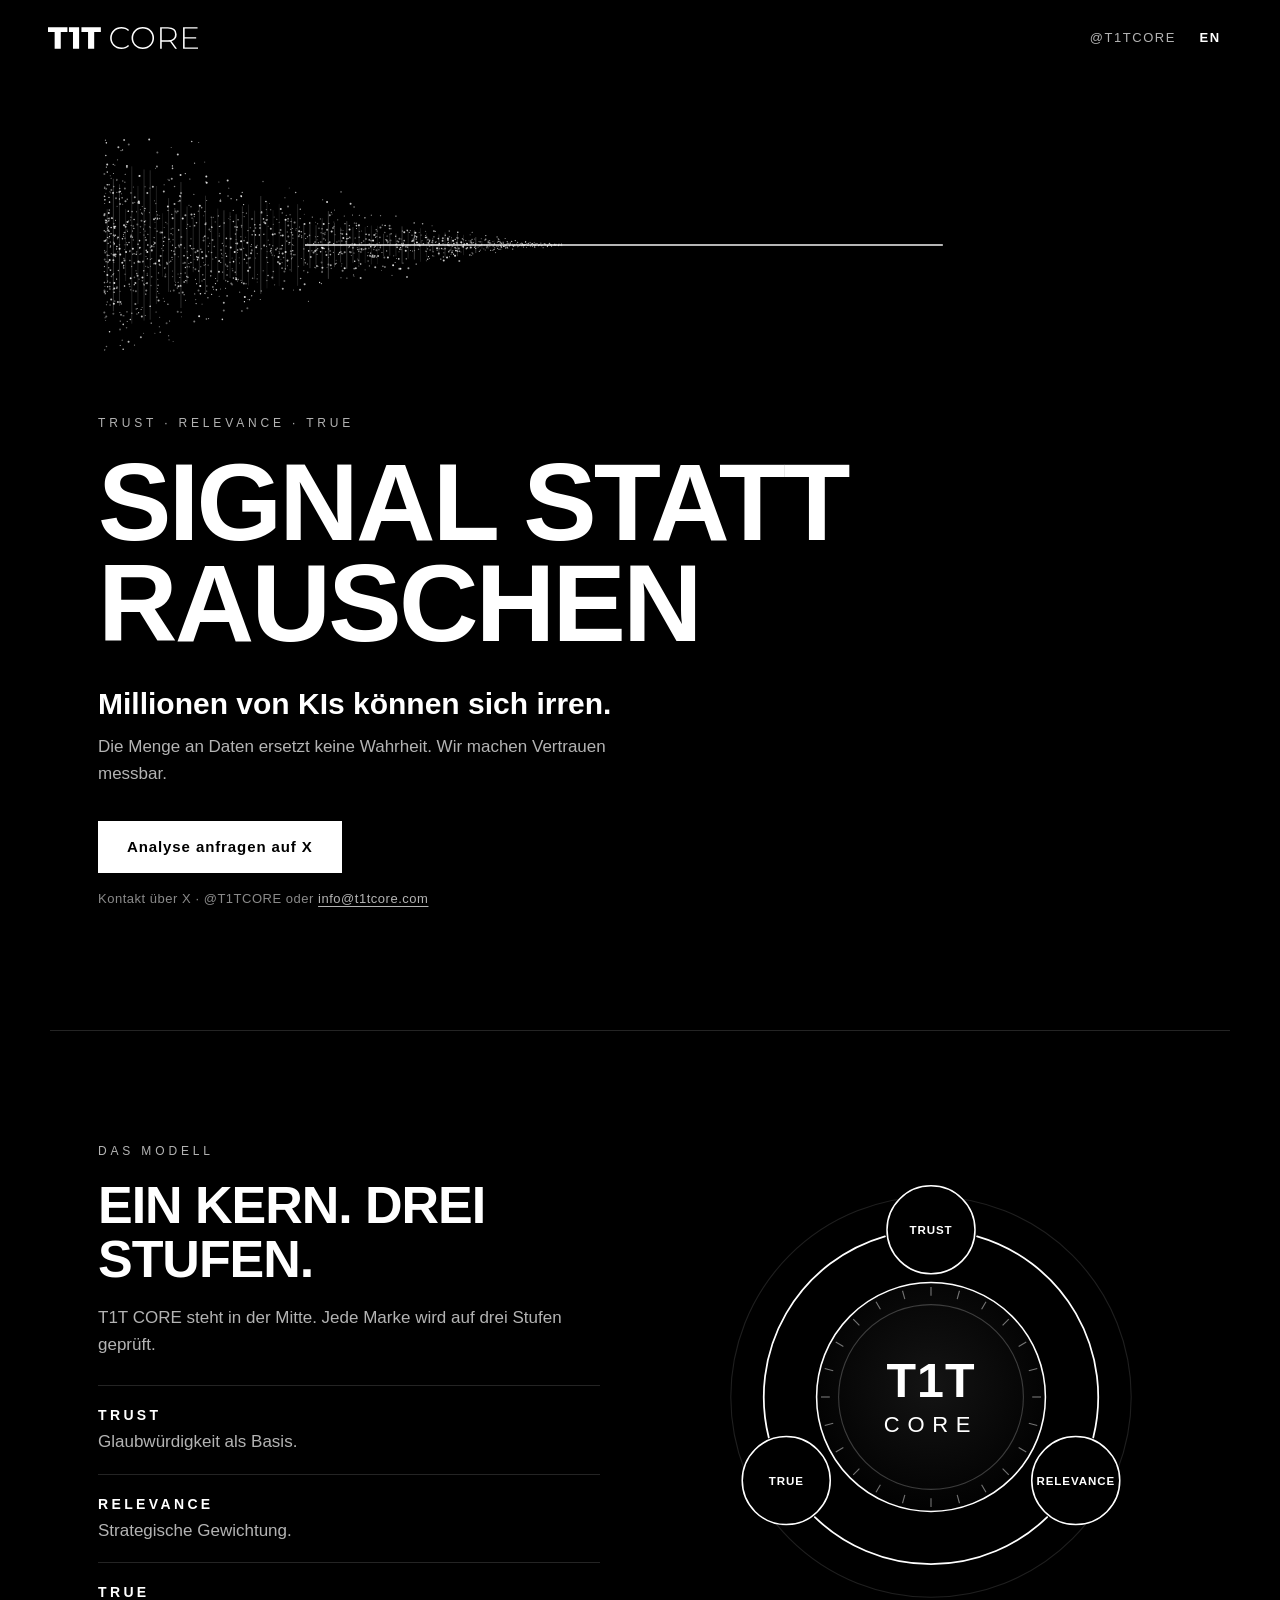
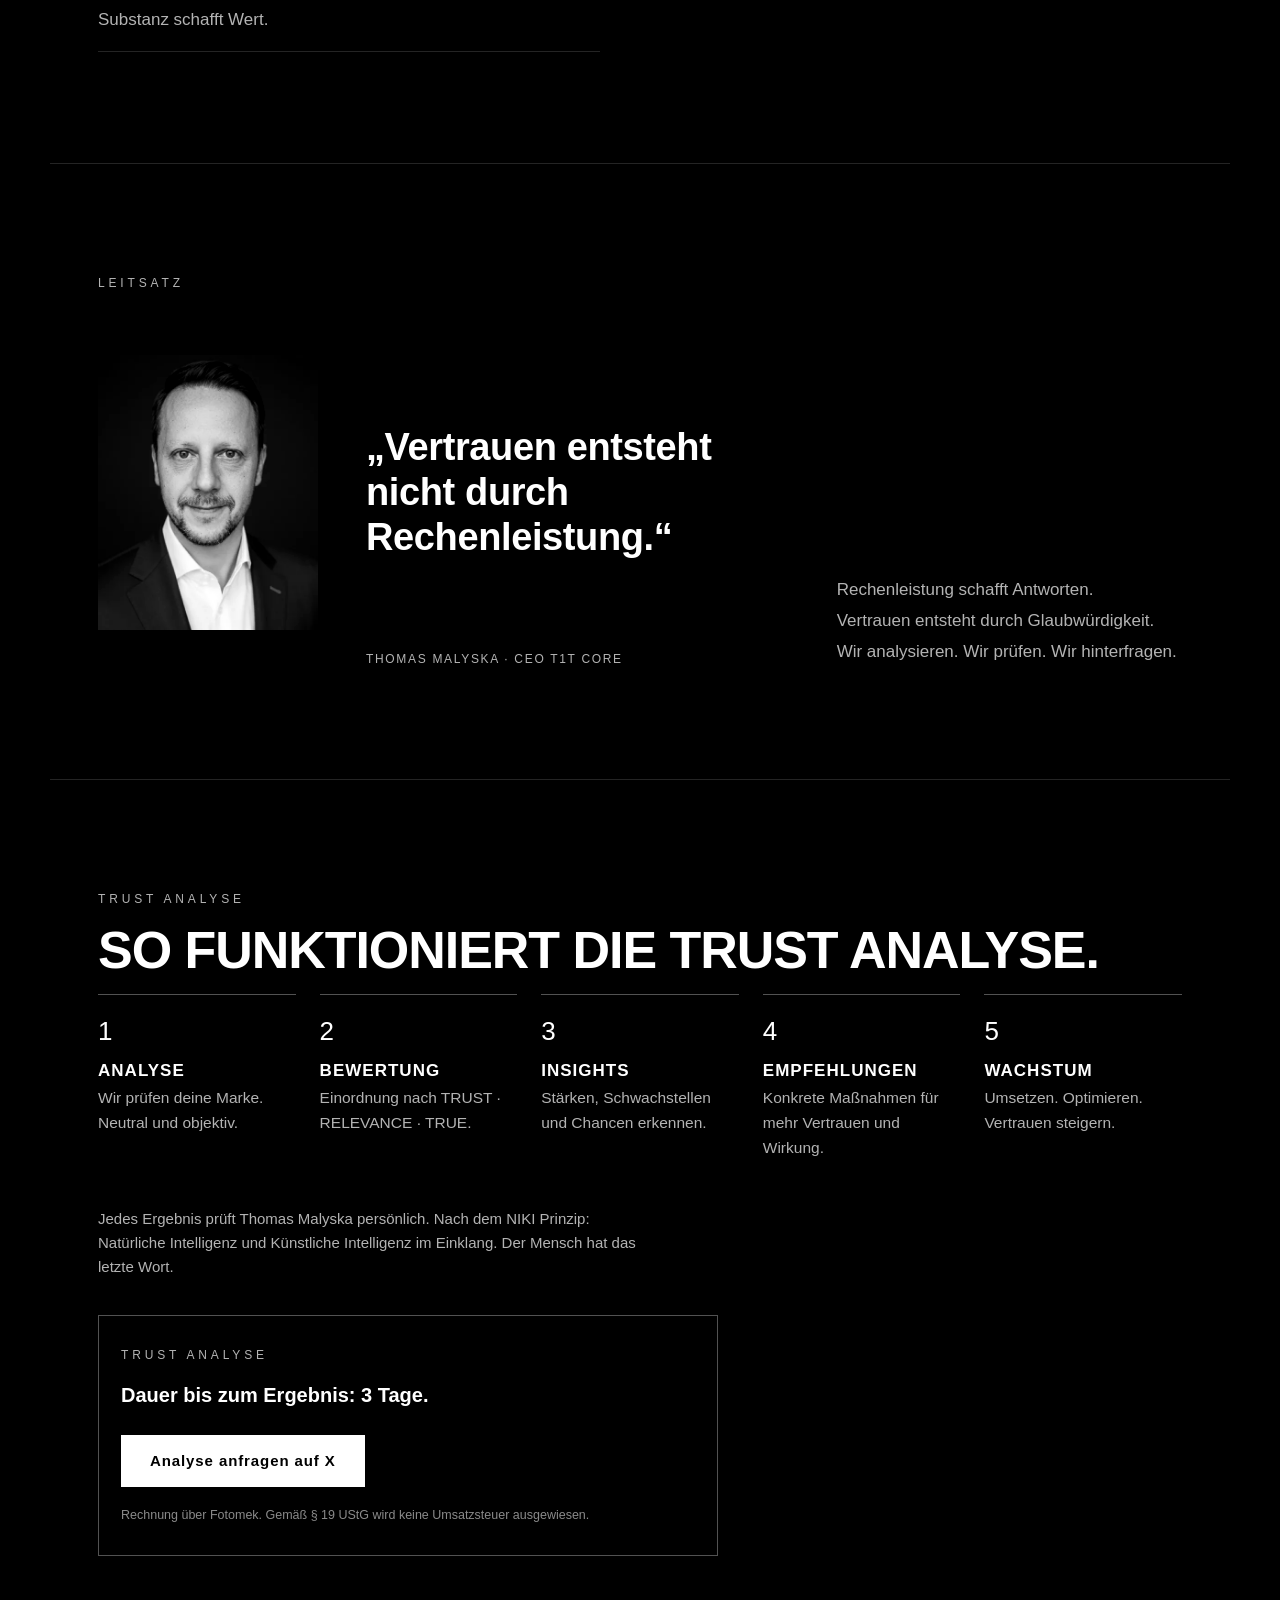
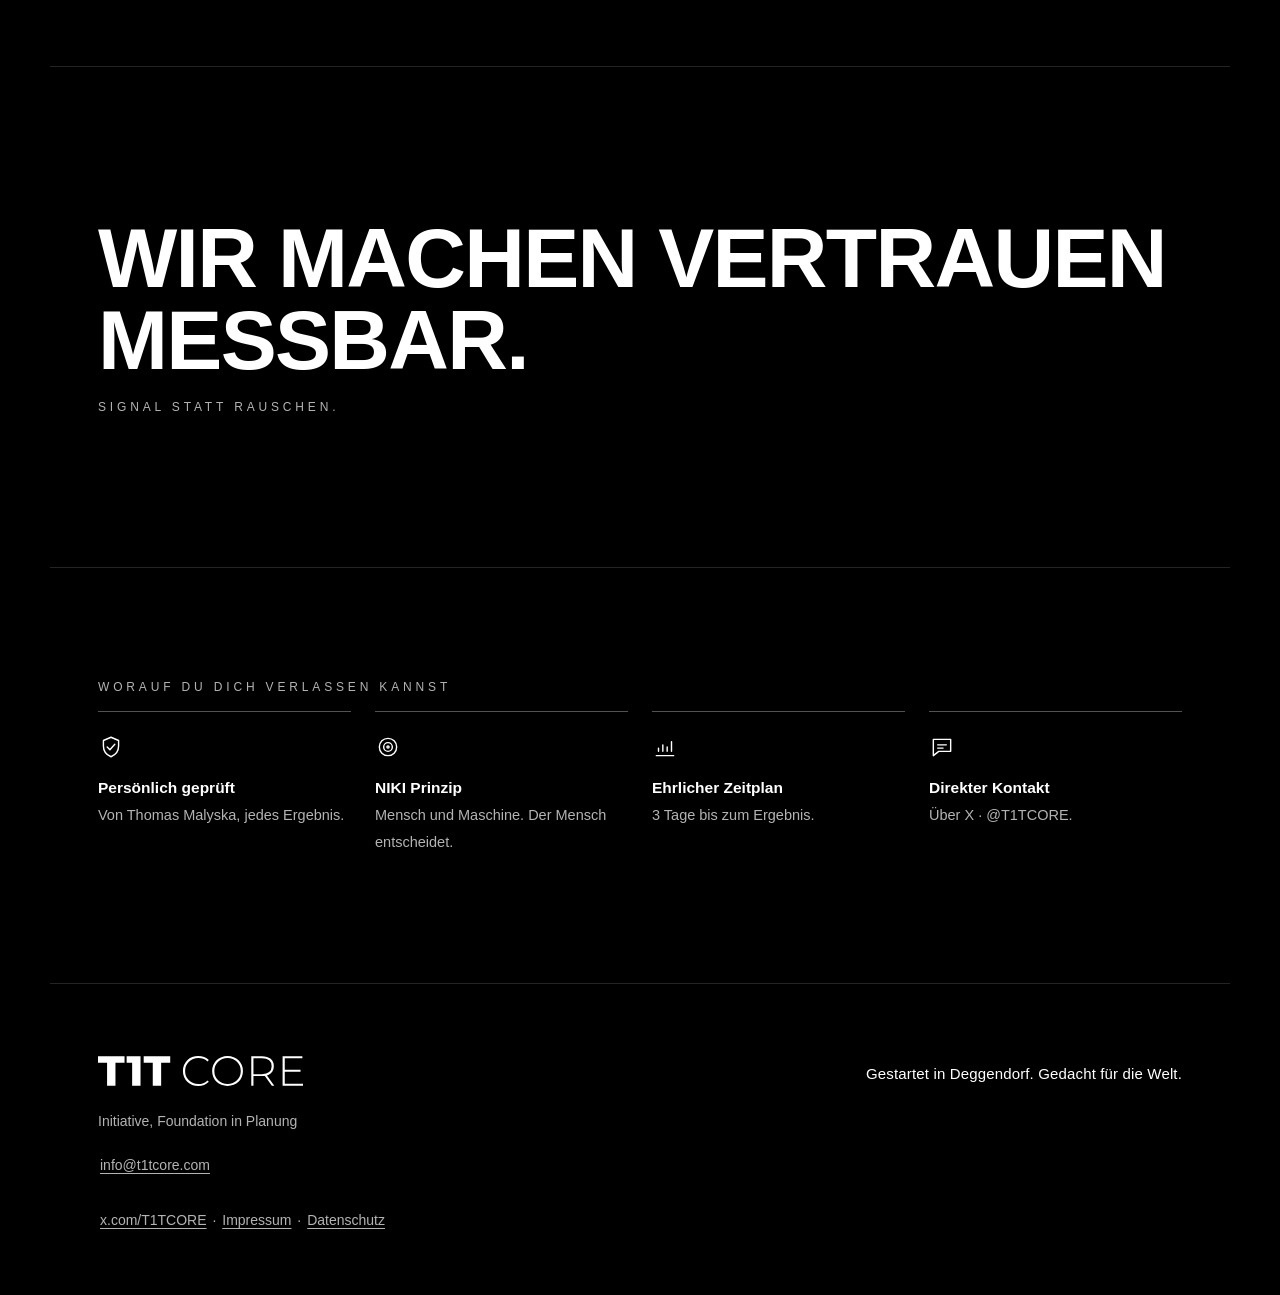
==== index.html @ 4ff3357c "CD-LP: Vorschau-Hinweis im Footer entfernt (DE und EN)" ====
<!DOCTYPE html>
<html lang="de">
<head>
<meta charset="utf-8">
<meta name="viewport" content="width=device-width, initial-scale=1, viewport-fit=cover">
<meta name="robots" content="index, follow">
<meta name="theme-color" content="#000000">
<meta name="color-scheme" content="dark">
<title>T1T CORE · Signal statt Rauschen</title>
<meta name="description" content="T1T CORE macht Vertrauen messbar. TRUST · RELEVANCE · TRUE. Die TRUST Analyse nach dem NIKI Prinzip.">
<link rel="canonical" href="https://t1tcore.com/">
<link rel="alternate" hreflang="de" href="https://t1tcore.com/">
<link rel="alternate" hreflang="en" href="https://t1tcore.com/en/">
<link rel="alternate" hreflang="x-default" href="https://t1tcore.com/">
<link rel="icon" href="assets/favicon-t1t-16.png" sizes="16x16" type="image/png">
<link rel="manifest" href="assets/site.webmanifest">
<meta property="og:type" content="website">
<meta property="og:site_name" content="T1T Core">
<meta property="og:url" content="https://t1tcore.com/">
<meta property="og:title" content="T1T CORE · Signal statt Rauschen">
<meta property="og:description" content="T1T CORE macht Vertrauen messbar. TRUST · RELEVANCE · TRUE. Die TRUST Analyse nach dem NIKI Prinzip.">
<meta property="og:image" content="https://t1tcore.com/assets/og-t1t-core-logo-1200x630.jpg">
<meta property="og:image:type" content="image/jpeg">
<meta property="og:image:width" content="1200">
<meta property="og:image:height" content="630">
<meta property="og:image:alt" content="T1T CORE Logo, weiß auf Schwarz, mit einer klaren weißen Signallinie.">
<meta property="og:locale" content="de_DE">
<meta property="og:locale:alternate" content="en_US">
<meta name="twitter:card" content="summary_large_image">
<meta name="twitter:site" content="@T1TCORE">
<meta name="twitter:title" content="T1T CORE · Signal statt Rauschen">
<meta name="twitter:description" content="T1T CORE macht Vertrauen messbar. TRUST · RELEVANCE · TRUE. Die TRUST Analyse nach dem NIKI Prinzip.">
<meta name="twitter:image" content="https://t1tcore.com/assets/og-t1t-core-logo-1200x630.jpg">
<script type="application/ld+json">
{
  "@context": "https://schema.org",
  "@graph": [
    {
      "@type": "Organization",
      "@id": "https://t1tcore.com/#organization",
      "name": "T1T Core",
      "url": "https://t1tcore.com/",
      "logo": "https://t1tcore.com/assets/icon-t1t-512.png",
      "founder": {
        "@type": "Person",
        "name": "Thomas Malyska"
      },
      "address": {
        "@type": "PostalAddress",
        "addressLocality": "Deggendorf",
        "postalCode": "94469",
        "addressCountry": "DE"
      },
      "sameAs": [
        "https://x.com/T1TCORE"
      ],
      "contactPoint": {
        "@type": "ContactPoint",
        "url": "https://x.com/T1TCORE",
        "contactType": "customer service"
      }
    },
    {
      "@type": "WebSite",
      "@id": "https://t1tcore.com/#website",
      "name": "T1T Core",
      "url": "https://t1tcore.com/",
      "inLanguage": ["de", "en"],
      "publisher": {
        "@id": "https://t1tcore.com/#organization"
      }
    }
  ]
}
</script>
<link rel="icon" href="assets/favicon-t1t.svg" type="image/svg+xml">
<link rel="icon" href="assets/favicon-t1t-32.png" sizes="32x32" type="image/png">
<link rel="apple-touch-icon" href="assets/apple-touch-icon-t1t.png">
<link rel="stylesheet" href="assets/cd.css">
<script>try{if(new URLSearchParams(location.search).get("lang")==="en")location.replace("en/")}catch(e){}</script>
</head>
<body>
<header class="top">
  <a class="logo" href="./"><img src="assets/logo/t1t-core-logo-weiss.svg" width="969" height="142" alt="T1T CORE Logo · zur Startseite"></a>
  <nav class="top-r">
    <a class="xl" href="https://x.com/T1TCORE" target="_blank" rel="noopener noreferrer" aria-label="@T1TCORE · öffnet X in neuem Tab">@T1TCORE</a>
    <a class="lang" href="en/" hreflang="en" lang="en" aria-label="English version">EN</a>
  </nav>
</header>
<main>
<section class="hero">
  <img class="signal" src="assets/signal.svg" width="1200" height="360" alt="" aria-hidden="true">
  <p class="kicker">TRUST · RELEVANCE · TRUE</p>
  <h1 class="claim"><span>SIGNAL STATT</span> <span class="gold">RAUSCHEN</span></h1>
  <p class="h-lead">Millionen von KIs können sich irren.</p>
  <p class="h-sub">Die Menge an Daten ersetzt keine Wahrheit. Wir machen Vertrauen messbar.</p>
  <a class="btn" href="https://x.com/T1TCORE" target="_blank" rel="noopener noreferrer">Analyse anfragen auf X</a>
  <p class="note">Kontakt über X · @T1TCORE oder <a href="mailto:info@t1tcore.com">info@t1tcore.com</a></p>
</section>

<section class="sec model">
  <p class="label">DAS MODELL</p>
  <h2>Ein Kern. Drei Stufen.</h2>
  <p class="body">T1T CORE steht in der Mitte. Jede Marke wird auf drei Stufen geprüft.</p>
  <svg class="model-svg" viewBox="0 0 400 400" role="img" aria-label="Kreismodell: T1T CORE in der Mitte, darum TRUST, RELEVANCE und TRUE.">
  <defs><radialGradient id="g" cx="50%" cy="45%" r="60%"><stop offset="0" stop-color="#141414"/><stop offset="1" stop-color="#000000"/></radialGradient>
  <linearGradient id="gold" x1="0" y1="0" x2="1" y2="1"><stop offset="0" stop-color="#ffffff"/><stop offset=".5" stop-color="#ffffff"/><stop offset="1" stop-color="#cfcfcf"/></linearGradient></defs>
  <circle cx="200" cy="200" r="182" class="ring-out"/>
  <path d="M241.9 53.9 A152 152 0 0 1 347.5 236.8" class="arc"/><path d="M305.6 309.3 A152 152 0 0 1 94.4 309.3" class="arc"/><path d="M52.5 236.8 A152 152 0 0 1 158.1 53.9" class="arc"/>
  <circle cx="200" cy="200" r="104" fill="url(#g)" class="core"/>
  <line x1="292.0" y1="200.0" x2="300.0" y2="200.0" class="tick"/><line x1="288.9" y1="223.8" x2="296.6" y2="225.9" class="tick"/><line x1="279.7" y1="246.0" x2="286.6" y2="250.0" class="tick"/><line x1="265.1" y1="265.1" x2="270.7" y2="270.7" class="tick"/><line x1="246.0" y1="279.7" x2="250.0" y2="286.6" class="tick"/><line x1="223.8" y1="288.9" x2="225.9" y2="296.6" class="tick"/><line x1="200.0" y1="292.0" x2="200.0" y2="300.0" class="tick"/><line x1="176.2" y1="288.9" x2="174.1" y2="296.6" class="tick"/><line x1="154.0" y1="279.7" x2="150.0" y2="286.6" class="tick"/><line x1="134.9" y1="265.1" x2="129.3" y2="270.7" class="tick"/><line x1="120.3" y1="246.0" x2="113.4" y2="250.0" class="tick"/><line x1="111.1" y1="223.8" x2="103.4" y2="225.9" class="tick"/><line x1="108.0" y1="200.0" x2="100.0" y2="200.0" class="tick"/><line x1="111.1" y1="176.2" x2="103.4" y2="174.1" class="tick"/><line x1="120.3" y1="154.0" x2="113.4" y2="150.0" class="tick"/><line x1="134.9" y1="134.9" x2="129.3" y2="129.3" class="tick"/><line x1="154.0" y1="120.3" x2="150.0" y2="113.4" class="tick"/><line x1="176.2" y1="111.1" x2="174.1" y2="103.4" class="tick"/><line x1="200.0" y1="108.0" x2="200.0" y2="100.0" class="tick"/><line x1="223.8" y1="111.1" x2="225.9" y2="103.4" class="tick"/><line x1="246.0" y1="120.3" x2="250.0" y2="113.4" class="tick"/><line x1="265.1" y1="134.9" x2="270.7" y2="129.3" class="tick"/><line x1="279.7" y1="154.0" x2="286.6" y2="150.0" class="tick"/><line x1="288.9" y1="176.2" x2="296.6" y2="174.1" class="tick"/>
  <circle cx="200" cy="200" r="84" class="core-in"/>
  <text x="200" y="200" text-anchor="middle" class="core-t1">T1T</text>
  <text x="200" y="232" text-anchor="middle" class="core-t2">CORE</text>
  <g class="node"><circle cx="200.0" cy="48.0" r="40"/><text x="200.0" y="52.0" class="node-t" text-anchor="middle">TRUST</text></g><g class="node"><circle cx="331.6" cy="276.0" r="40"/><text x="331.6" y="280.0" class="node-t" text-anchor="middle">RELEVANCE</text></g><g class="node"><circle cx="68.4" cy="276.0" r="40"/><text x="68.4" y="280.0" class="node-t" text-anchor="middle">TRUE</text></g>
</svg>
  <ul class="stages">
    <li><strong>TRUST</strong><span>Glaubwürdigkeit als Basis.</span></li>
    <li><strong>RELEVANCE</strong><span>Strategische Gewichtung.</span></li>
    <li><strong>TRUE</strong><span>Substanz schafft Wert.</span></li>
  </ul>
</section>

<section class="sec quote">
  <p class="label">LEITSATZ</p>
  <figure class="q">
    <picture>
      <source type="image/webp" srcset="assets/personen/thomas-malyska-ceo-hoch-480x600.webp 480w, assets/personen/thomas-malyska-ceo-hoch-670x837.webp 670w" sizes="(min-width: 900px) 320px, 40vw">
      <img src="assets/personen/thomas-malyska-ceo-hoch-670x837.jpg" width="670" height="837" loading="lazy" decoding="async" alt="Thomas Malyska · CEO T1T CORE">
    </picture>
    <blockquote><p>„Vertrauen entsteht nicht durch Rechenleistung.“</p></blockquote>
    <figcaption>Thomas Malyska · CEO T1T CORE</figcaption>
  </figure>
  <div class="q-body"><p>Rechenleistung schafft Antworten.</p><p>Vertrauen entsteht durch Glaubwürdigkeit.</p><p>Wir analysieren. Wir prüfen. Wir hinterfragen.</p></div>
</section>

<section class="sec flow">
  <p class="label">TRUST ANALYSE</p>
  <h2>So funktioniert die TRUST Analyse.</h2>
  <ol class="steps"><li class="step"><span class="step-n" aria-hidden="true">1</span><div><h3>Analyse</h3><p>Wir prüfen deine Marke. Neutral und objektiv.</p></div></li><li class="step"><span class="step-n" aria-hidden="true">2</span><div><h3>Bewertung</h3><p>Einordnung nach TRUST · RELEVANCE · TRUE.</p></div></li><li class="step"><span class="step-n" aria-hidden="true">3</span><div><h3>Insights</h3><p>Stärken, Schwachstellen und Chancen erkennen.</p></div></li><li class="step"><span class="step-n" aria-hidden="true">4</span><div><h3>Empfehlungen</h3><p>Konkrete Maßnahmen für mehr Vertrauen und Wirkung.</p></div></li><li class="step"><span class="step-n" aria-hidden="true">5</span><div><h3>Wachstum</h3><p>Umsetzen. Optimieren. Vertrauen steigern.</p></div></li></ol>
  <p class="body small">Jedes Ergebnis prüft Thomas Malyska persönlich. Nach dem NIKI Prinzip: Natürliche Intelligenz und Künstliche Intelligenz im Einklang. Der Mensch hat das letzte Wort.</p>
  <div class="price">
    <p class="label">TRUST ANALYSE</p>
    <p class="price-s">Dauer bis zum Ergebnis: 3 Tage.</p>
    <a class="btn" href="https://x.com/T1TCORE" target="_blank" rel="noopener noreferrer">Analyse anfragen auf X</a>
    <p class="tax">Rechnung über Fotomek. Gemäß § 19 UStG wird keine Umsatzsteuer ausgewiesen.</p>
  </div>
</section>

<section class="statement">
  <p class="st-line">Wir machen Vertrauen messbar.</p>
  <p class="st-sub">Signal statt Rauschen.</p>
</section>

<section class="sec trustbar" aria-label="WORAUF DU DICH VERLASSEN KANNST">
  <p class="label">WORAUF DU DICH VERLASSEN KANNST</p>
  <ul class="tb"><li><svg viewBox="0 0 24 24" aria-hidden="true" class="ti"><path d="M12 3l7 3v5c0 4.5-3 8.3-7 10-4-1.7-7-5.5-7-10V6l7-3z"/><path d="M8.5 12l2.5 2.5 4.5-5"/></svg><div><strong>Persönlich geprüft</strong><span>Von Thomas Malyska, jedes Ergebnis.</span></div></li><li><svg viewBox="0 0 24 24" aria-hidden="true" class="ti"><circle cx="12" cy="12" r="8"/><circle cx="12" cy="12" r="4"/><circle cx="12" cy="12" r="1"/></svg><div><strong>NIKI Prinzip</strong><span>Mensch und Maschine. Der Mensch entscheidet.</span></div></li><li><svg viewBox="0 0 24 24" aria-hidden="true" class="ti"><path d="M4 20h16"/><path d="M6 16v-3M10 16v-6M14 16v-4M18 16V7"/></svg><div><strong>Ehrlicher Zeitplan</strong><span>3 Tage bis zum Ergebnis.</span></div></li><li><svg viewBox="0 0 24 24" aria-hidden="true" class="ti"><path d="M4 5h16v11H9l-5 4V5z"/><path d="M8 10h8M8 13h5"/></svg><div><strong>Direkter Kontakt</strong><span>Über X · @T1TCORE.</span></div></li></ul>
</section>
</main>
<footer class="foot">
  <img src="assets/logo/t1t-core-logo-weiss.svg" width="969" height="142" alt="T1T CORE" class="foot-logo">
  <p>Initiative, Foundation in Planung</p>
  <p>Gestartet in Deggendorf. Gedacht für die Welt.</p>
  <p class="foot-links"><a href="mailto:info@t1tcore.com">info@t1tcore.com</a></p>
  <p class="foot-links"><a href="https://x.com/T1TCORE" target="_blank" rel="noopener noreferrer">x.com/T1TCORE</a> · <a href="impressum.html">Impressum</a> · <a href="datenschutz.html">Datenschutz</a></p>
</footer>
</body>
</html>
---- assets/cd.css ----
/* T1T CORE · CD Vorschau 19.11.2026 · Signal statt Rauschen · schwarz, weiss, ruhig */
:root{--bg:#000;--ink:#fff;--mute:#b3b3b3;--dim:#8a8a8a;--line:rgba(255,255,255,.14);--line2:rgba(255,255,255,.32)}
*{box-sizing:border-box}html{-webkit-text-size-adjust:100%}
body{margin:0;background:var(--bg);color:var(--ink);font:400 17px/1.6 -apple-system,BlinkMacSystemFont,"Segoe UI","Helvetica Neue",Inter,Roboto,Helvetica,Arial,sans-serif;overflow-x:hidden;-webkit-font-smoothing:antialiased}
img{max-width:100%;height:auto;display:block}
a{color:var(--ink);text-underline-offset:3px;text-decoration-thickness:1px}
.top{display:flex;align-items:center;justify-content:space-between;gap:12px;padding:12px 22px;position:sticky;top:0;z-index:5;background:rgba(0,0,0,.9);backdrop-filter:blur(8px);-webkit-backdrop-filter:blur(8px)}
.logo{display:inline-flex;align-items:center;min-height:44px}
.logo img{height:18px;width:auto}
.top-r{display:flex;align-items:center;gap:4px}
.top-r a{display:inline-flex;align-items:center;justify-content:center;min-height:44px;min-width:44px;padding:0 8px;text-decoration:none;font-size:13px;letter-spacing:.12em;color:var(--mute)}
.top-r .lang{color:var(--ink);font-weight:600}
.top-r a:hover{color:var(--ink)}
.label{margin:0 0 14px;font-size:12px;letter-spacing:.32em;font-weight:500;color:var(--mute);text-transform:uppercase}
h2{margin:0 0 16px;font-size:clamp(30px,8.4vw,52px);line-height:1.04;font-weight:800;letter-spacing:-.02em;text-transform:uppercase}
.body{color:var(--mute);margin:0 0 24px;max-width:36em}.small{font-size:15px}
.gold{color:var(--ink)}

/* Hero */
.hero{padding:40px 22px 72px;text-align:left;max-width:1180px;margin:0 auto}
.signal{width:calc(100% + 22px);max-width:none;height:auto;margin:8px 0 40px -6px;opacity:.95}
.kicker{order:0;margin:0 0 18px;font-size:12px;letter-spacing:.32em;color:var(--mute);font-weight:500}
.claim{margin:0 0 30px;font-size:clamp(46px,13.4vw,128px);line-height:.92;font-weight:900;letter-spacing:-.025em}
.claim span{display:block}
.h-lead{font-size:clamp(21px,5.6vw,30px);font-weight:600;line-height:1.3;margin:0 0 10px;max-width:20em}
.h-sub{color:var(--mute);margin:0 0 34px;max-width:30em}
.btn{display:inline-flex;align-items:center;justify-content:center;min-height:52px;padding:0 28px;border-radius:0;background:#fff;color:#000;font-weight:700;text-decoration:none;letter-spacing:.06em;font-size:15px;border:1px solid #fff}
.btn:hover{background:#000;color:#fff}
.btn:focus-visible,.top-r a:focus-visible,a:focus-visible{outline:2px solid #fff;outline-offset:3px}
.note{margin:16px 0 0;font-size:13px;color:var(--dim);letter-spacing:.04em}
.note a{color:var(--mute)}

/* Sections */
.sec{padding:72px 22px;max-width:1180px;margin:0 auto;border-top:1px solid var(--line)}
.model{text-align:left}
.model-svg{width:100%;max-width:330px;margin:36px auto 36px;display:block;overflow:visible}
.ring-out{fill:none;stroke:rgba(255,255,255,.12);stroke-width:1}
.arc{fill:none;stroke:#fff;stroke-width:1.6;stroke-linecap:round}
.core{stroke:#fff;stroke-width:1.4}.core-in{fill:none;stroke:rgba(255,255,255,.22);stroke-width:1}
.tick{stroke:rgba(255,255,255,.45);stroke-width:1}
.core-t1{font:900 44px/1 -apple-system,"Segoe UI",Arial,sans-serif;fill:#fff;letter-spacing:.02em}
.core-t2{font:300 20px/1 -apple-system,"Segoe UI",Arial,sans-serif;fill:#fff;letter-spacing:.35em}
.node circle{fill:#000;stroke:#fff;stroke-width:1.4}
.node-t{font:700 10.5px/1 -apple-system,"Segoe UI",Arial,sans-serif;fill:#fff;letter-spacing:.08em}
.stages{list-style:none;padding:0;margin:0;display:grid;gap:0;text-align:left;border-top:1px solid var(--line)}
.stages li{padding:18px 0;border-bottom:1px solid var(--line);display:flex;flex-direction:column;gap:2px}
.stages strong{letter-spacing:.24em;color:var(--ink);font-size:14px;font-weight:700}.stages span{color:var(--mute)}

.q{margin:0;display:grid;grid-template-columns:104px 1fr;gap:18px 20px;align-items:center}
.q picture img{border-radius:0;aspect-ratio:4/5;object-fit:cover;filter:grayscale(1) contrast(1.05)}
.q blockquote{margin:0}.q blockquote p{margin:0;font-size:clamp(22px,6vw,38px);line-height:1.18;font-weight:700;letter-spacing:-.01em}
.q figcaption{grid-column:1/-1;color:var(--mute);font-weight:500;letter-spacing:.14em;font-size:12px;text-transform:uppercase}
.q-body{margin-top:26px;color:var(--mute)}.q-body p{margin:0 0 4px}

.steps{list-style:none;padding:0;margin:12px 0 28px;display:grid;gap:0;border-top:1px solid var(--line)}
.step{display:flex;gap:18px;align-items:flex-start;padding:18px 0;border-bottom:1px solid var(--line)}
.step-n{flex:none;width:32px;font-weight:300;font-size:26px;line-height:1.1;color:var(--ink)}
.step h3{margin:2px 0 2px;font-size:17px;letter-spacing:.06em;font-weight:700;text-transform:uppercase}.step p{margin:0;color:var(--mute);font-size:15.5px}
.price{margin-top:36px;border:1px solid var(--line2);padding:30px 22px;text-align:left}
.price-s{margin:0 0 6px;color:var(--ink);font-size:20px;font-weight:600}.price .btn{margin-top:18px}
.tax{margin:18px 0 0;font-size:12.5px;color:var(--dim)}

.statement{padding:96px 22px;text-align:left;max-width:1180px;margin:0 auto;border-top:1px solid var(--line)}
.st-line{margin:0 0 16px;font-size:clamp(34px,10vw,84px);font-weight:900;line-height:.98;letter-spacing:-.02em;text-transform:uppercase;color:#fff}
.st-sub{margin:0;letter-spacing:.32em;font-size:12px;color:var(--mute);font-weight:500;text-transform:uppercase}

.tb{list-style:none;padding:0;margin:0;display:grid;gap:0;border-top:1px solid var(--line)}
.tb li{display:flex;flex-direction:row;align-items:center;gap:16px;padding:18px 0;border-bottom:1px solid var(--line)}
.ti{flex:0 0 26px;width:26px;height:26px;fill:none;stroke:#fff;stroke-width:1.3;stroke-linecap:round;stroke-linejoin:round}
.tb strong{display:block;font-size:15.5px;font-weight:600}.tb span{color:var(--mute);font-size:14.5px}

/* Footer wie X Posts: Logo links, Zeile rechts */
.foot{padding:56px 22px 44px;max-width:1180px;margin:0 auto;text-align:left;color:var(--mute);font-size:14px;border-top:1px solid var(--line);display:flex;flex-direction:column;align-items:flex-start}
.foot p{margin:0 0 6px}
.foot-logo{height:22px;width:auto;margin:0 0 26px}
.foot>p:nth-of-type(2){margin:0 0 18px;color:#fff;font-size:15px;letter-spacing:.01em}
.foot-links a{display:inline-block;padding:10px 2px;color:var(--mute)}
.foot-links a:hover{color:#fff}
.foot-prev{margin-top:22px!important;font-size:11px;letter-spacing:.2em;color:var(--dim);text-transform:uppercase}

@media (min-width:900px){
 .top{padding:16px 48px}.logo img{height:22px}
 .hero{padding:40px 48px 120px}
 .signal{width:100%;max-width:860px;margin:0 0 40px -8px}
 .claim{font-size:clamp(64px,8.6vw,128px)}
 .sec{padding:110px 48px}
 .model{display:grid;grid-template-columns:1fr 1fr;gap:0 80px;align-items:center}
 .model .label,.model h2,.model .body{grid-column:1}
 .model-svg{grid-column:2;grid-row:1/span 4;max-width:440px}
 .stages{grid-column:1}
 .q{grid-template-columns:220px 1fr;gap:20px 48px}.q figcaption{grid-column:2}
 .quote{display:grid;grid-template-columns:2fr 1fr;gap:48px;align-items:end}.quote .label{grid-column:1/-1}
 .steps{grid-template-columns:repeat(5,1fr);gap:0 24px;border-top:0}
 .step{flex-direction:column;gap:10px;border-bottom:0;border-top:1px solid var(--line2);padding-top:22px}
 .price{max-width:620px}
 .statement{padding:150px 48px}
 .tb{grid-template-columns:repeat(4,1fr);gap:0 24px;border-top:0}
 .tb li{flex-direction:column;align-items:flex-start;border-bottom:0;border-top:1px solid var(--line2);padding-top:22px}
 .foot{display:grid;grid-template-columns:1fr auto;align-items:end;gap:6px 40px;padding:72px 48px 48px}
 .foot-logo{grid-column:1;grid-row:1;margin:0;height:30px}
 .foot>p:nth-of-type(2){grid-column:2;grid-row:1;margin:0;text-align:right}
 .foot>p:nth-of-type(1){grid-column:1;grid-row:2;margin-top:18px}
 .foot-links{grid-column:1}
 .foot-prev{grid-column:1/-1}
}
@media (prefers-reduced-motion:no-preference){.btn{transition:background .2s,color .2s}}
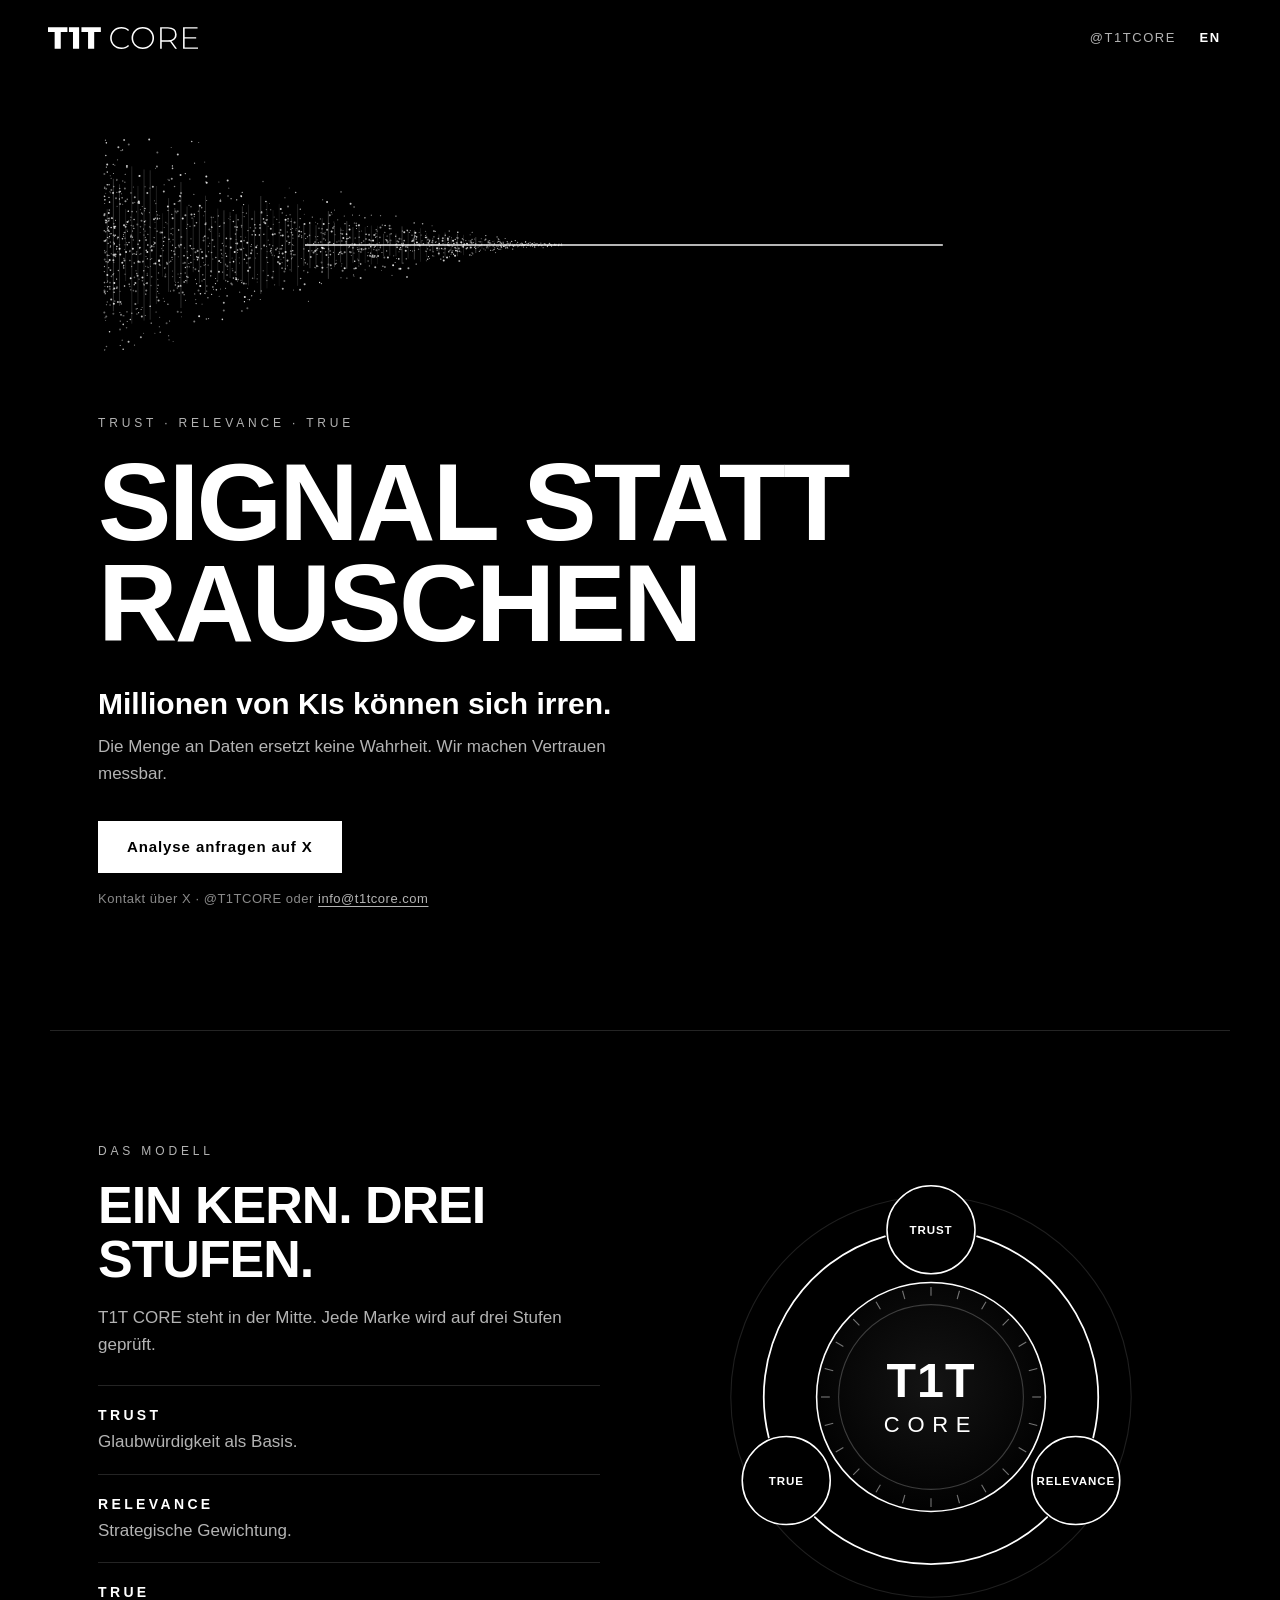
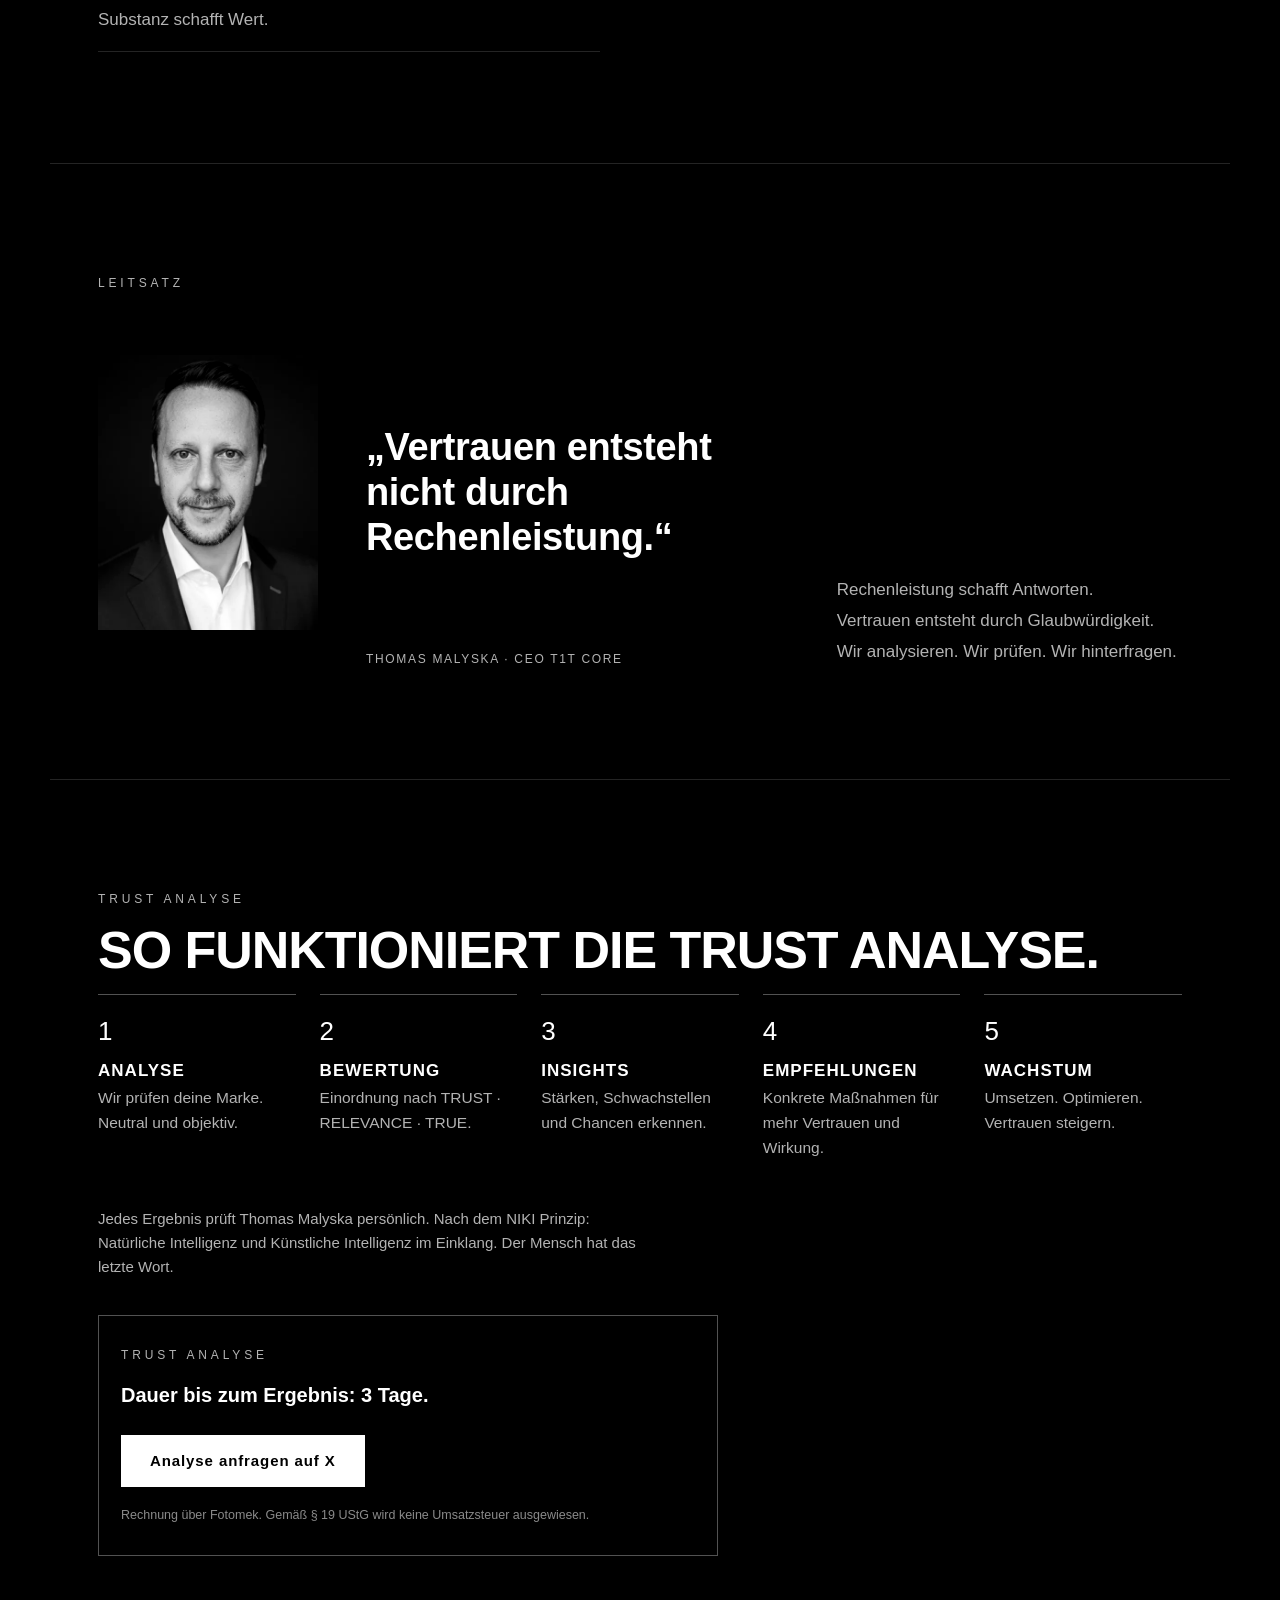
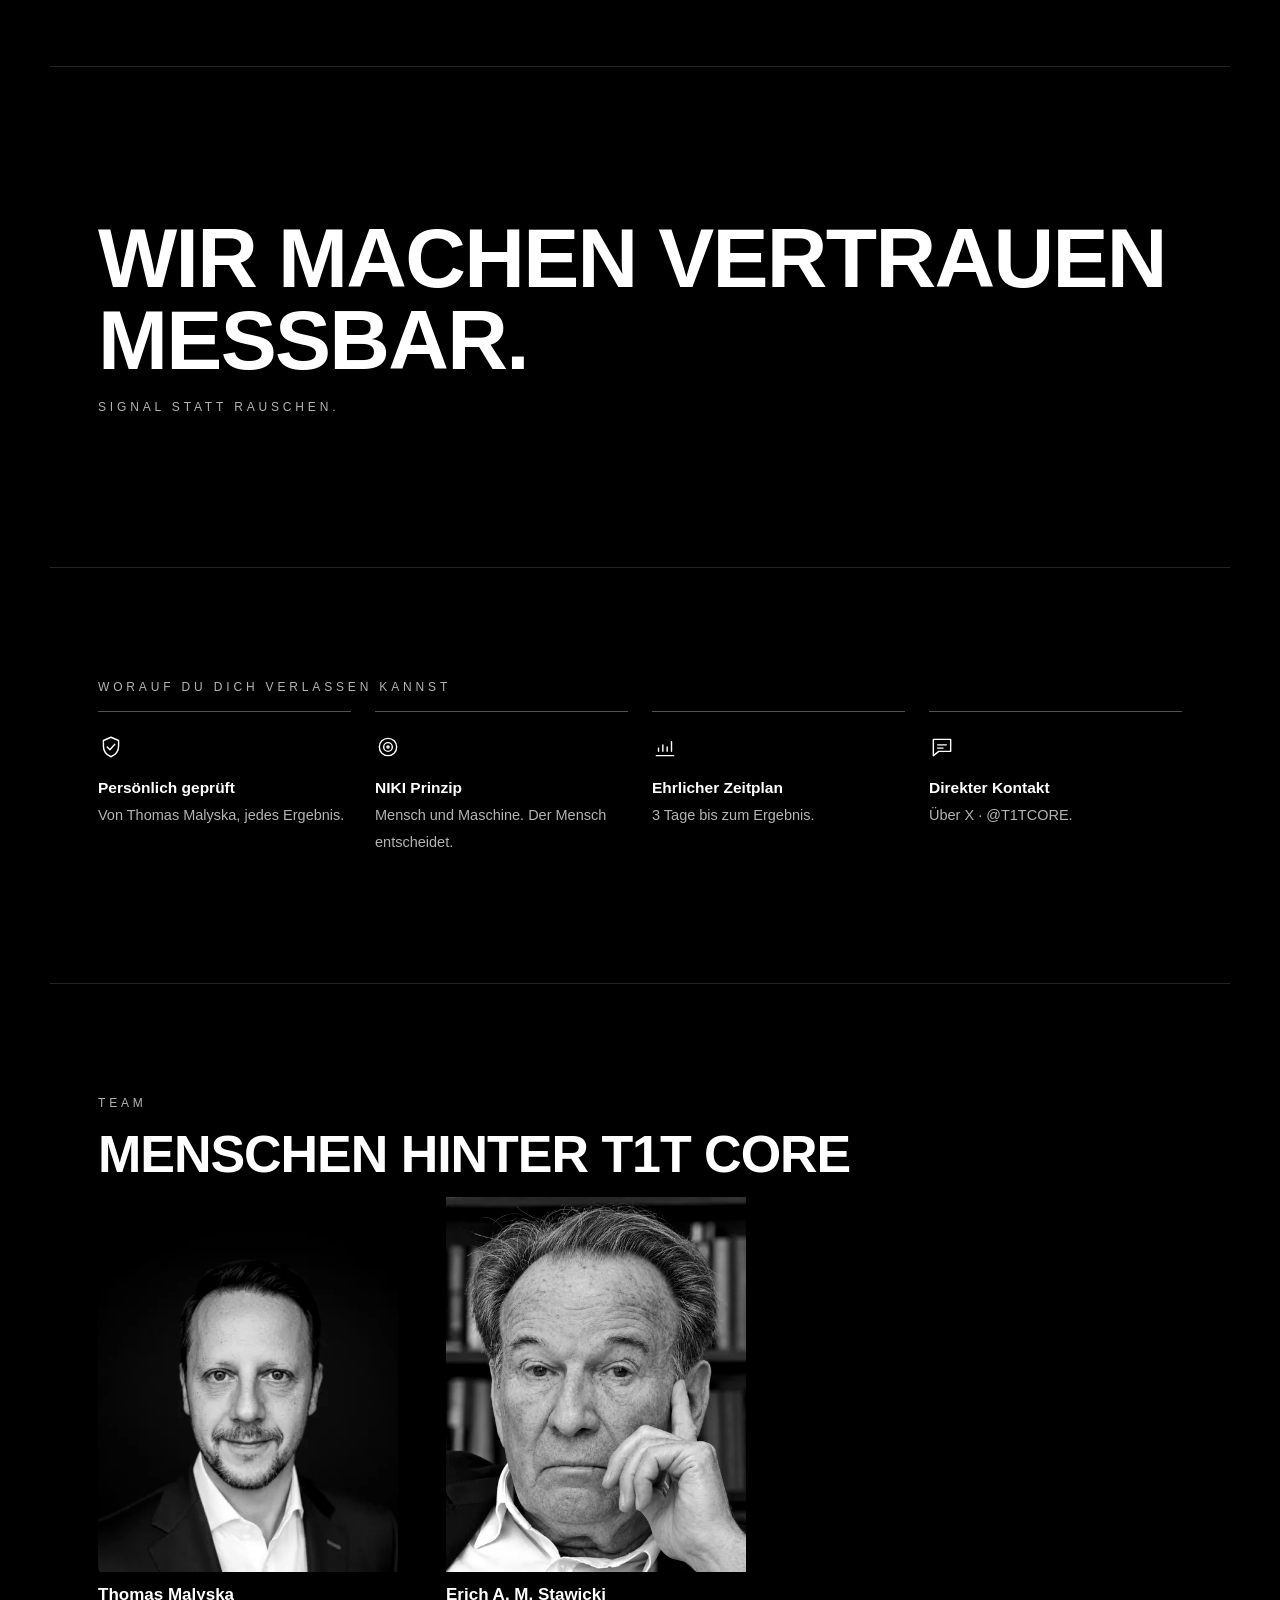
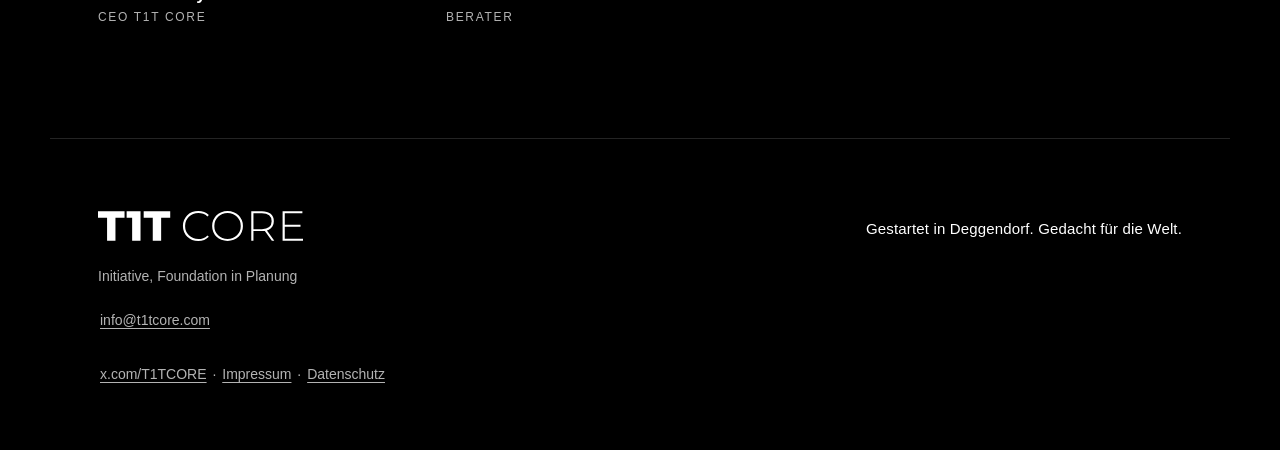
==== commit 167ee76f: "Team-Bereich: Thomas Malyska · CEO T1T CORE und Erich A. M. Stawicki · Berater/Advisor (Bilder wie T" ====
--- a/index.html
+++ b/index.html
@@ -157,6 +157,27 @@
   <ul class="tb"><li><svg viewBox="0 0 24 24" aria-hidden="true" class="ti"><path d="M12 3l7 3v5c0 4.5-3 8.3-7 10-4-1.7-7-5.5-7-10V6l7-3z"/><path d="M8.5 12l2.5 2.5 4.5-5"/></svg><div><strong>Persönlich geprüft</strong><span>Von Thomas Malyska, jedes Ergebnis.</span></div></li><li><svg viewBox="0 0 24 24" aria-hidden="true" class="ti"><circle cx="12" cy="12" r="8"/><circle cx="12" cy="12" r="4"/><circle cx="12" cy="12" r="1"/></svg><div><strong>NIKI Prinzip</strong><span>Mensch und Maschine. Der Mensch entscheidet.</span></div></li><li><svg viewBox="0 0 24 24" aria-hidden="true" class="ti"><path d="M4 20h16"/><path d="M6 16v-3M10 16v-6M14 16v-4M18 16V7"/></svg><div><strong>Ehrlicher Zeitplan</strong><span>3 Tage bis zum Ergebnis.</span></div></li><li><svg viewBox="0 0 24 24" aria-hidden="true" class="ti"><path d="M4 5h16v11H9l-5 4V5z"/><path d="M8 10h8M8 13h5"/></svg><div><strong>Direkter Kontakt</strong><span>Über X · @T1TCORE.</span></div></li></ul>
 </section>
 </main>
+<section class="sec team" aria-labelledby="team-h-de">
+  <p class="label">TEAM</p>
+  <h2 id="team-h-de">Menschen hinter T1T CORE</h2>
+  <div class="people">
+    <figure class="person">
+      <picture>
+        <source type="image/webp" srcset="assets/team/thomas-malyska-480.webp 480w, assets/team/thomas-malyska-800.webp 800w" sizes="(min-width: 900px) 300px, 44vw">
+        <img src="assets/team/thomas-malyska-800.jpg" width="800" height="1000" loading="lazy" decoding="async" alt="Thomas Malyska · CEO T1T CORE">
+      </picture>
+      <figcaption><strong>Thomas Malyska</strong><span>CEO T1T CORE</span></figcaption>
+    </figure>
+    <figure class="person">
+      <picture>
+        <source type="image/webp" srcset="assets/team/erich-stawicki-480.webp 480w, assets/team/erich-stawicki-800.webp 800w" sizes="(min-width: 900px) 300px, 44vw">
+        <img src="assets/team/erich-stawicki-800.jpg" width="800" height="1000" loading="lazy" decoding="async" alt="Erich A. M. Stawicki · Berater">
+      </picture>
+      <figcaption><strong>Erich A. M. Stawicki</strong><span>Berater</span></figcaption>
+    </figure>
+  </div>
+</section>
+
 <footer class="foot">
   <img src="assets/logo/t1t-core-logo-weiss.svg" width="969" height="142" alt="T1T CORE" class="foot-logo">
   <p>Initiative, Foundation in Planung</p>
--- a/assets/cd.css
+++ b/assets/cd.css
@@ -104,3 +104,12 @@
  .foot-prev{grid-column:1/-1}
 }
 @media (prefers-reduced-motion:no-preference){.btn{transition:background .2s,color .2s}}
+
+/* Team · Menschen hinter T1T CORE (19.11.2026) */
+.people{display:grid;grid-template-columns:1fr 1fr;gap:18px;margin-top:8px}
+.person{margin:0}
+.person img{display:block;width:100%;height:auto;aspect-ratio:4/5;object-fit:cover;filter:grayscale(1) contrast(1.05)}
+.person figcaption{margin-top:12px;display:flex;flex-direction:column;gap:2px}
+.person strong{font-size:15px;font-weight:600;color:var(--ink);line-height:1.3}
+.person span{font-size:12px;letter-spacing:.14em;text-transform:uppercase;color:var(--mute)}
+@media (min-width:900px){.people{grid-template-columns:repeat(2,300px);gap:48px}.person strong{font-size:17px}}
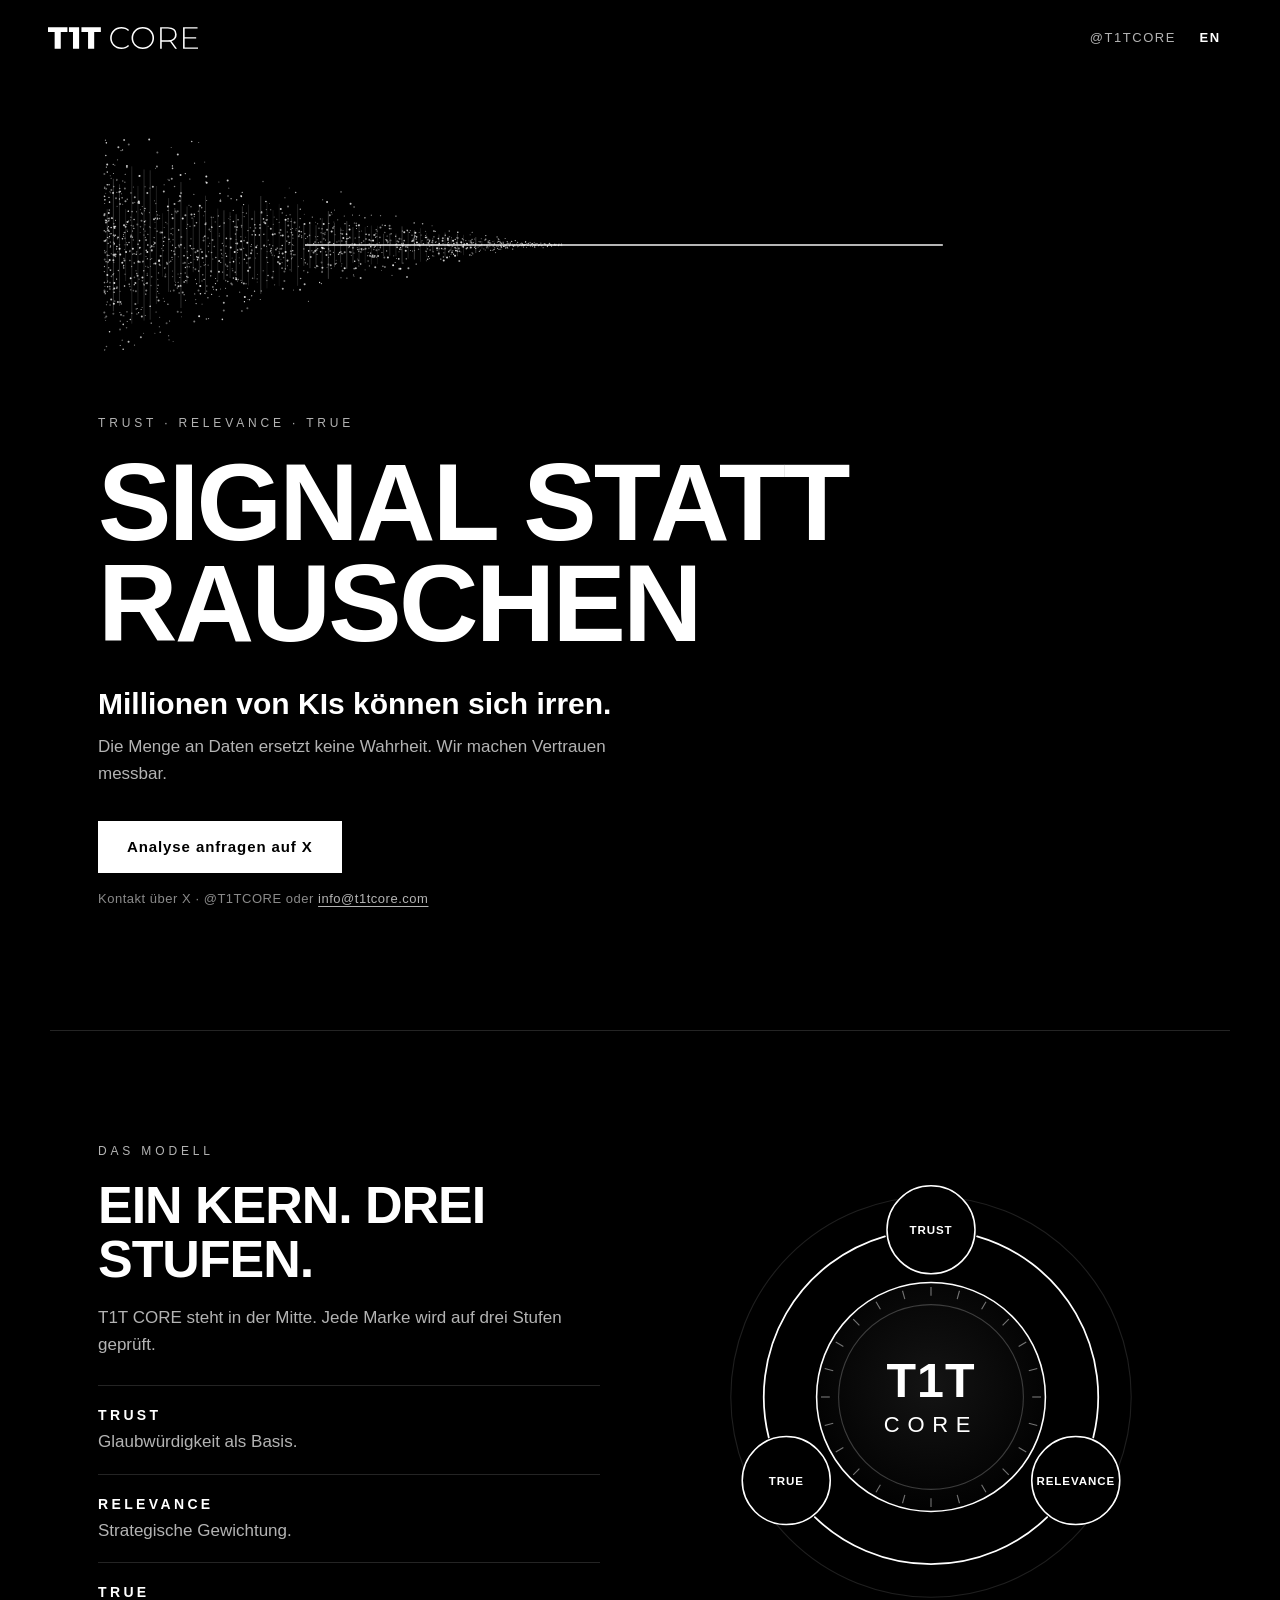
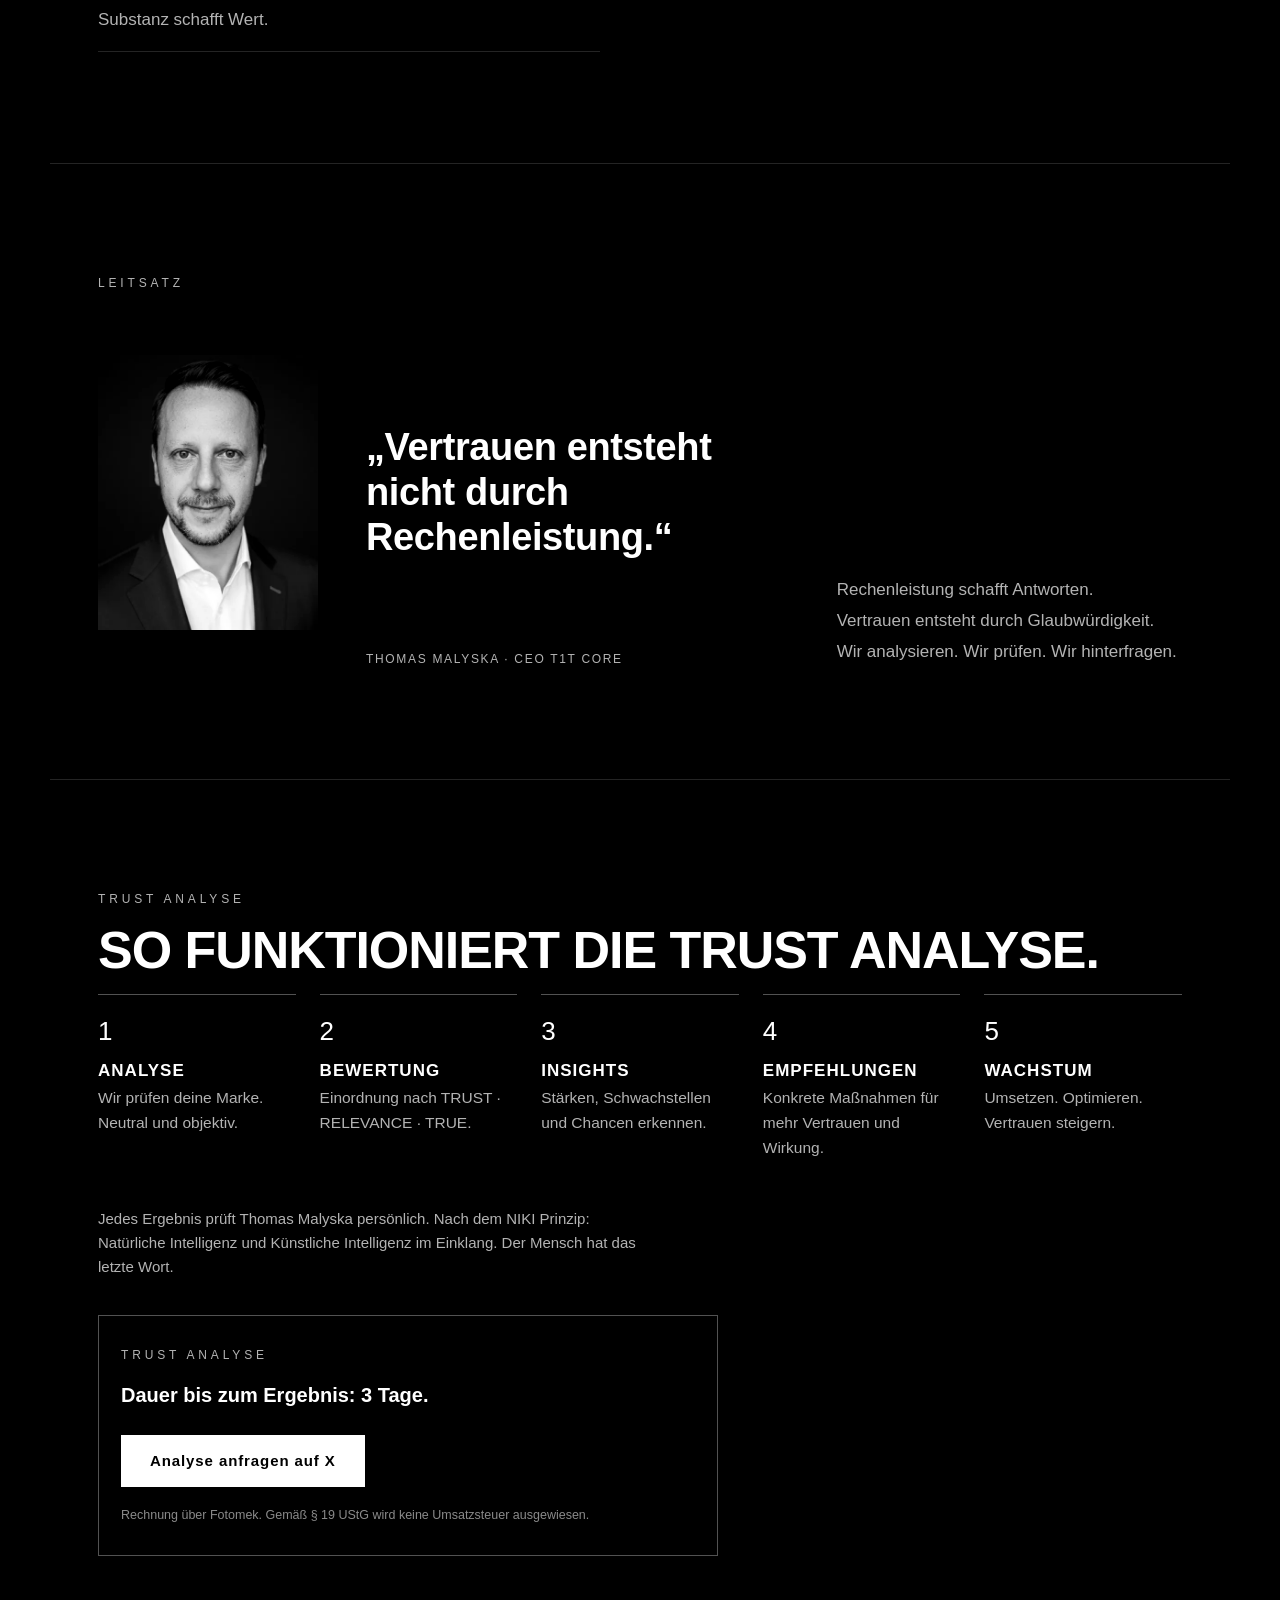
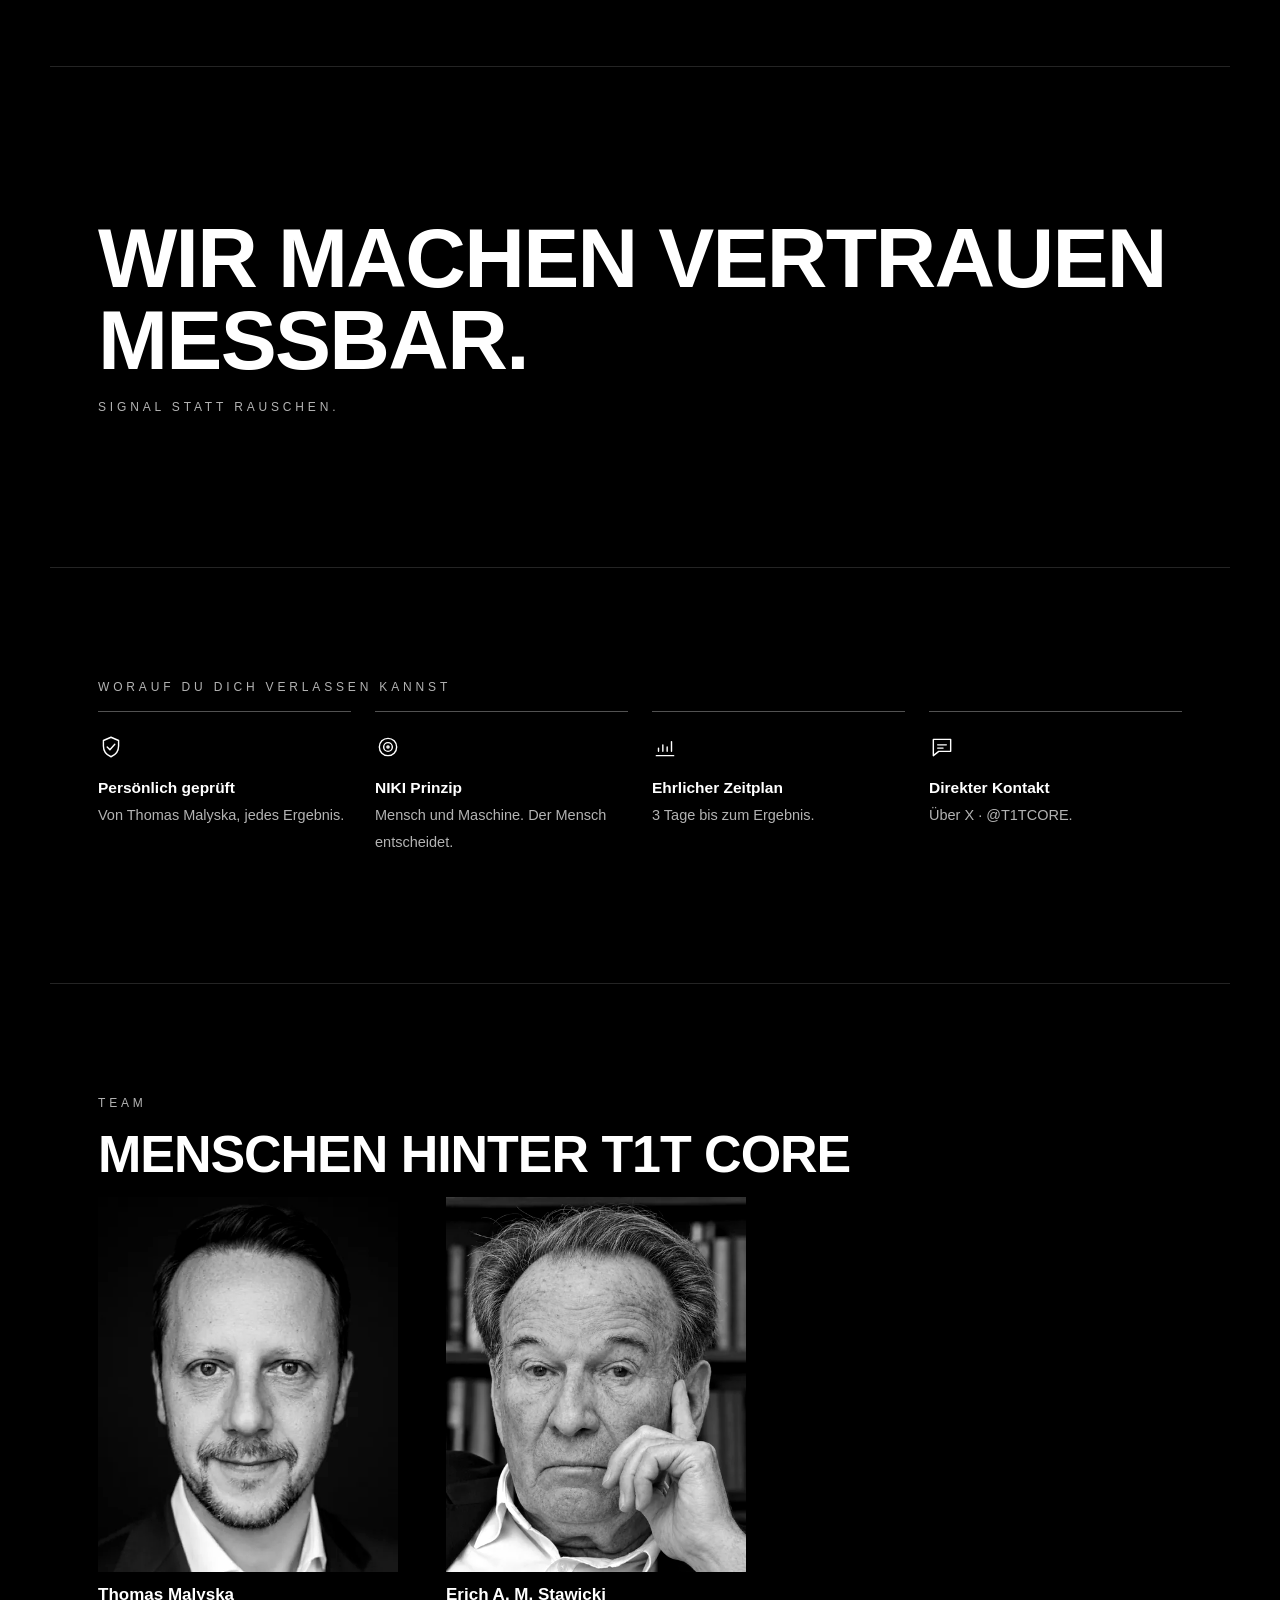
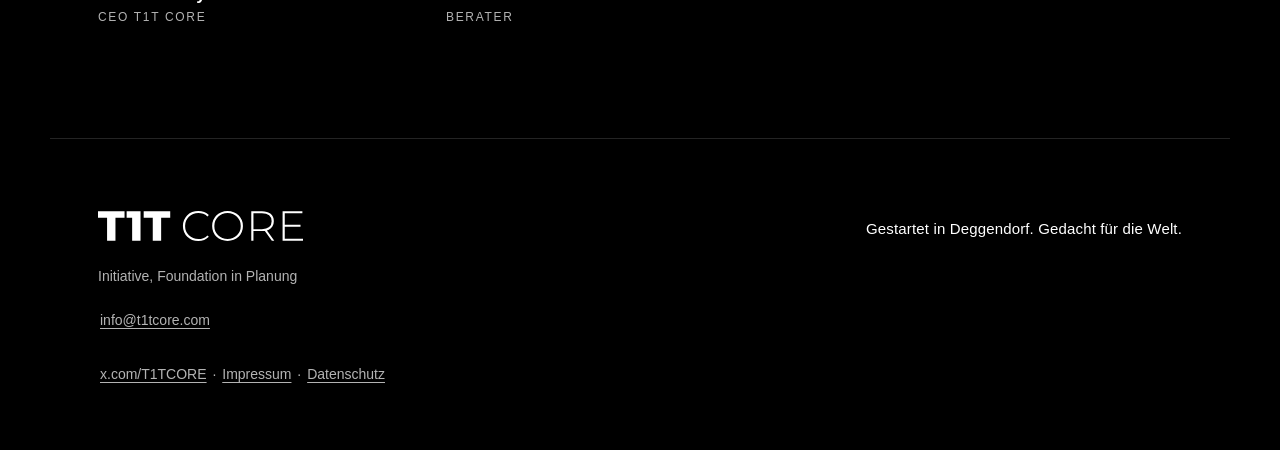
==== commit 0d887486: "Team: neues Thomas-Porträt in Erichs Proportionen (800x1000, 480), Cache ?v=20261119" ====
--- a/index.html
+++ b/index.html
@@ -163,8 +163,8 @@
   <div class="people">
     <figure class="person">
       <picture>
-        <source type="image/webp" srcset="assets/team/thomas-malyska-480.webp 480w, assets/team/thomas-malyska-800.webp 800w" sizes="(min-width: 900px) 300px, 44vw">
-        <img src="assets/team/thomas-malyska-800.jpg" width="800" height="1000" loading="lazy" decoding="async" alt="Thomas Malyska · CEO T1T CORE">
+        <source type="image/webp" srcset="assets/team/thomas-malyska-480.webp?v=20261119 480w, assets/team/thomas-malyska-800.webp?v=20261119 800w" sizes="(min-width: 900px) 300px, 44vw">
+        <img src="assets/team/thomas-malyska-800.jpg?v=20261119" width="800" height="1000" loading="lazy" decoding="async" alt="Thomas Malyska · CEO T1T CORE">
       </picture>
       <figcaption><strong>Thomas Malyska</strong><span>CEO T1T CORE</span></figcaption>
     </figure>
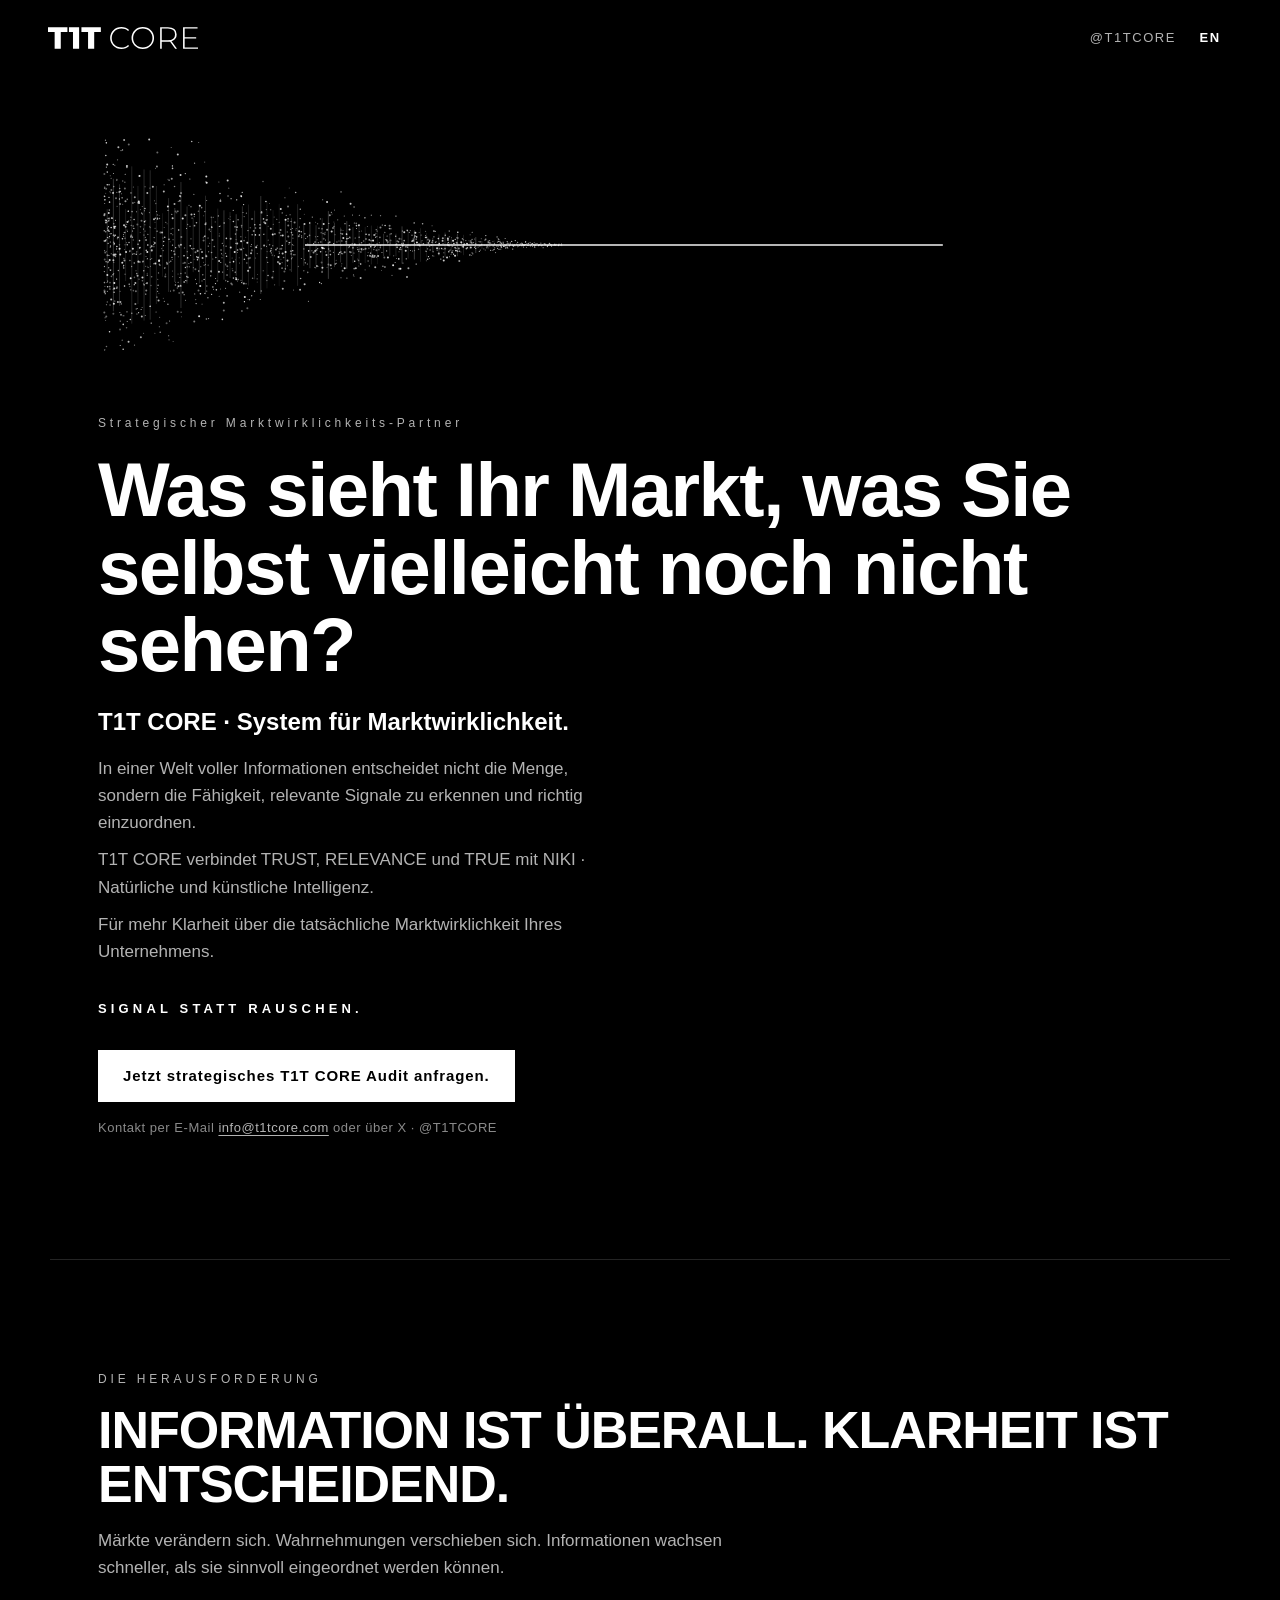
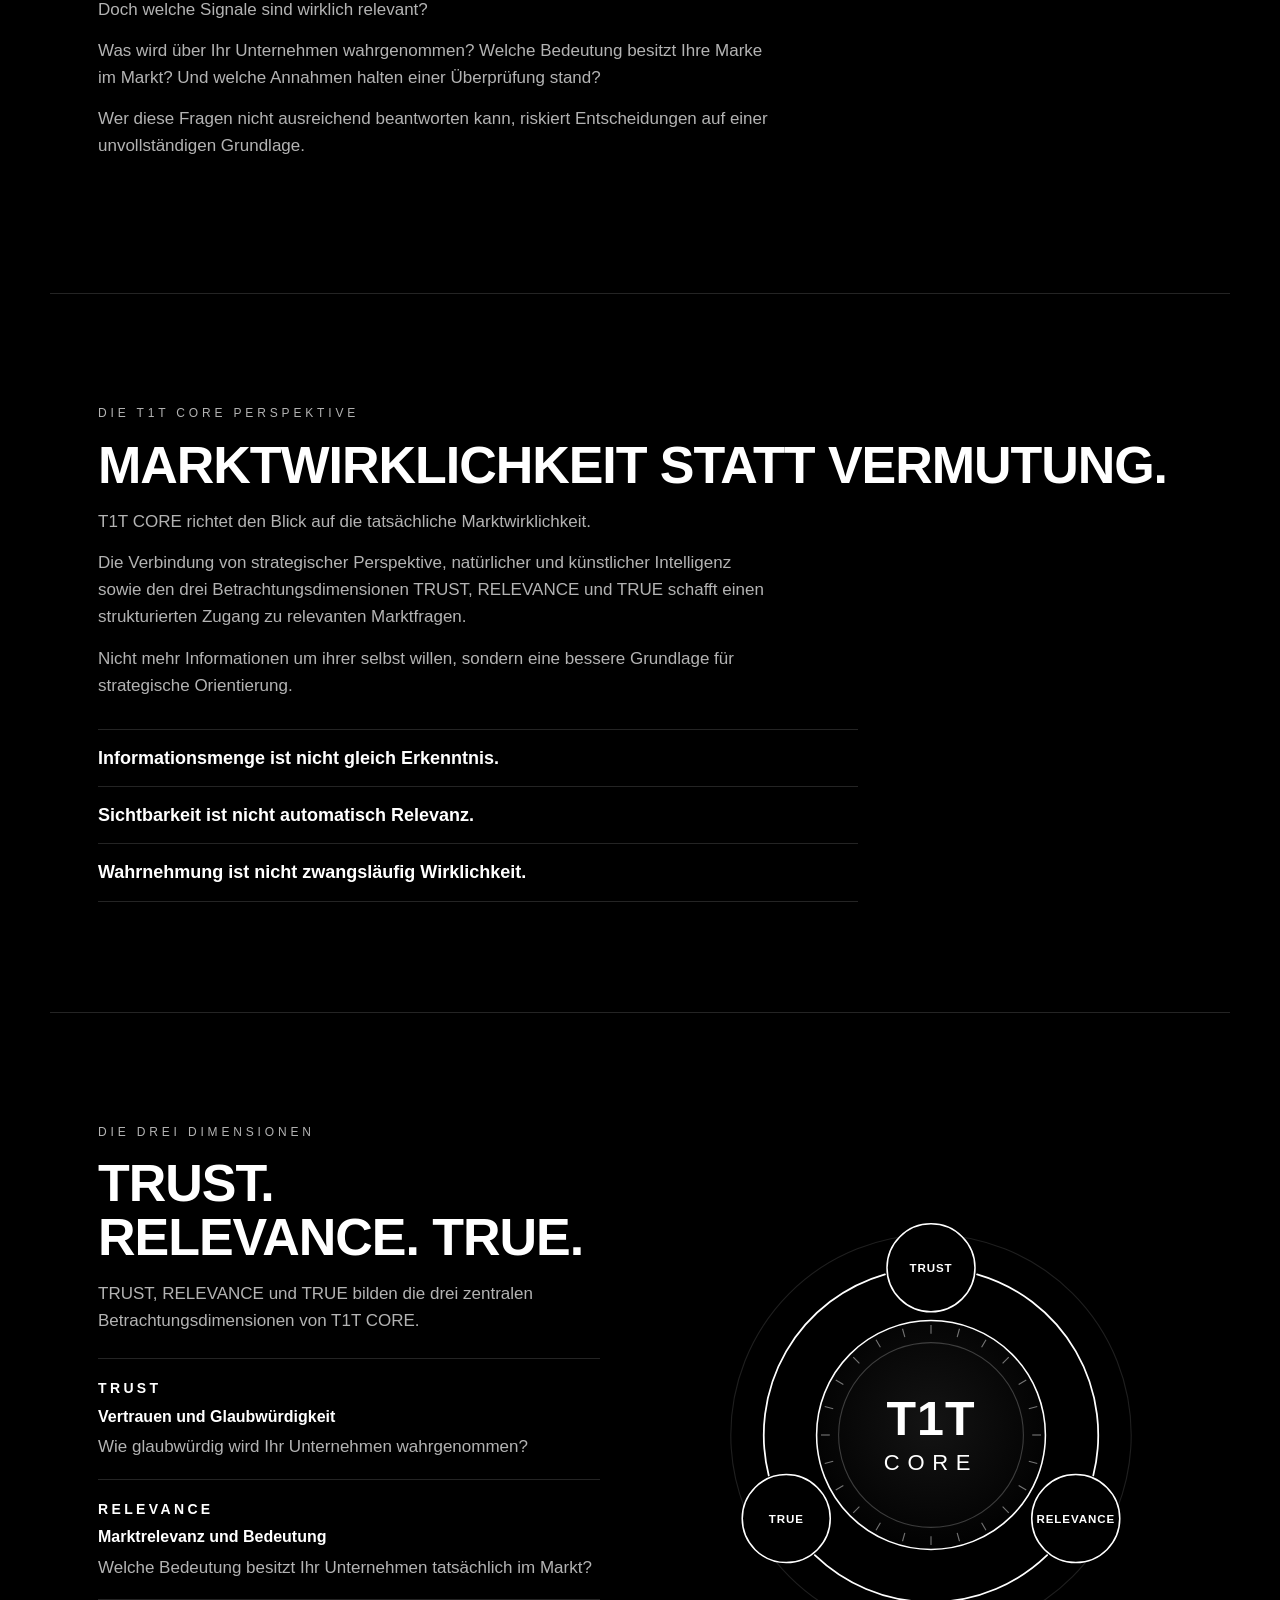
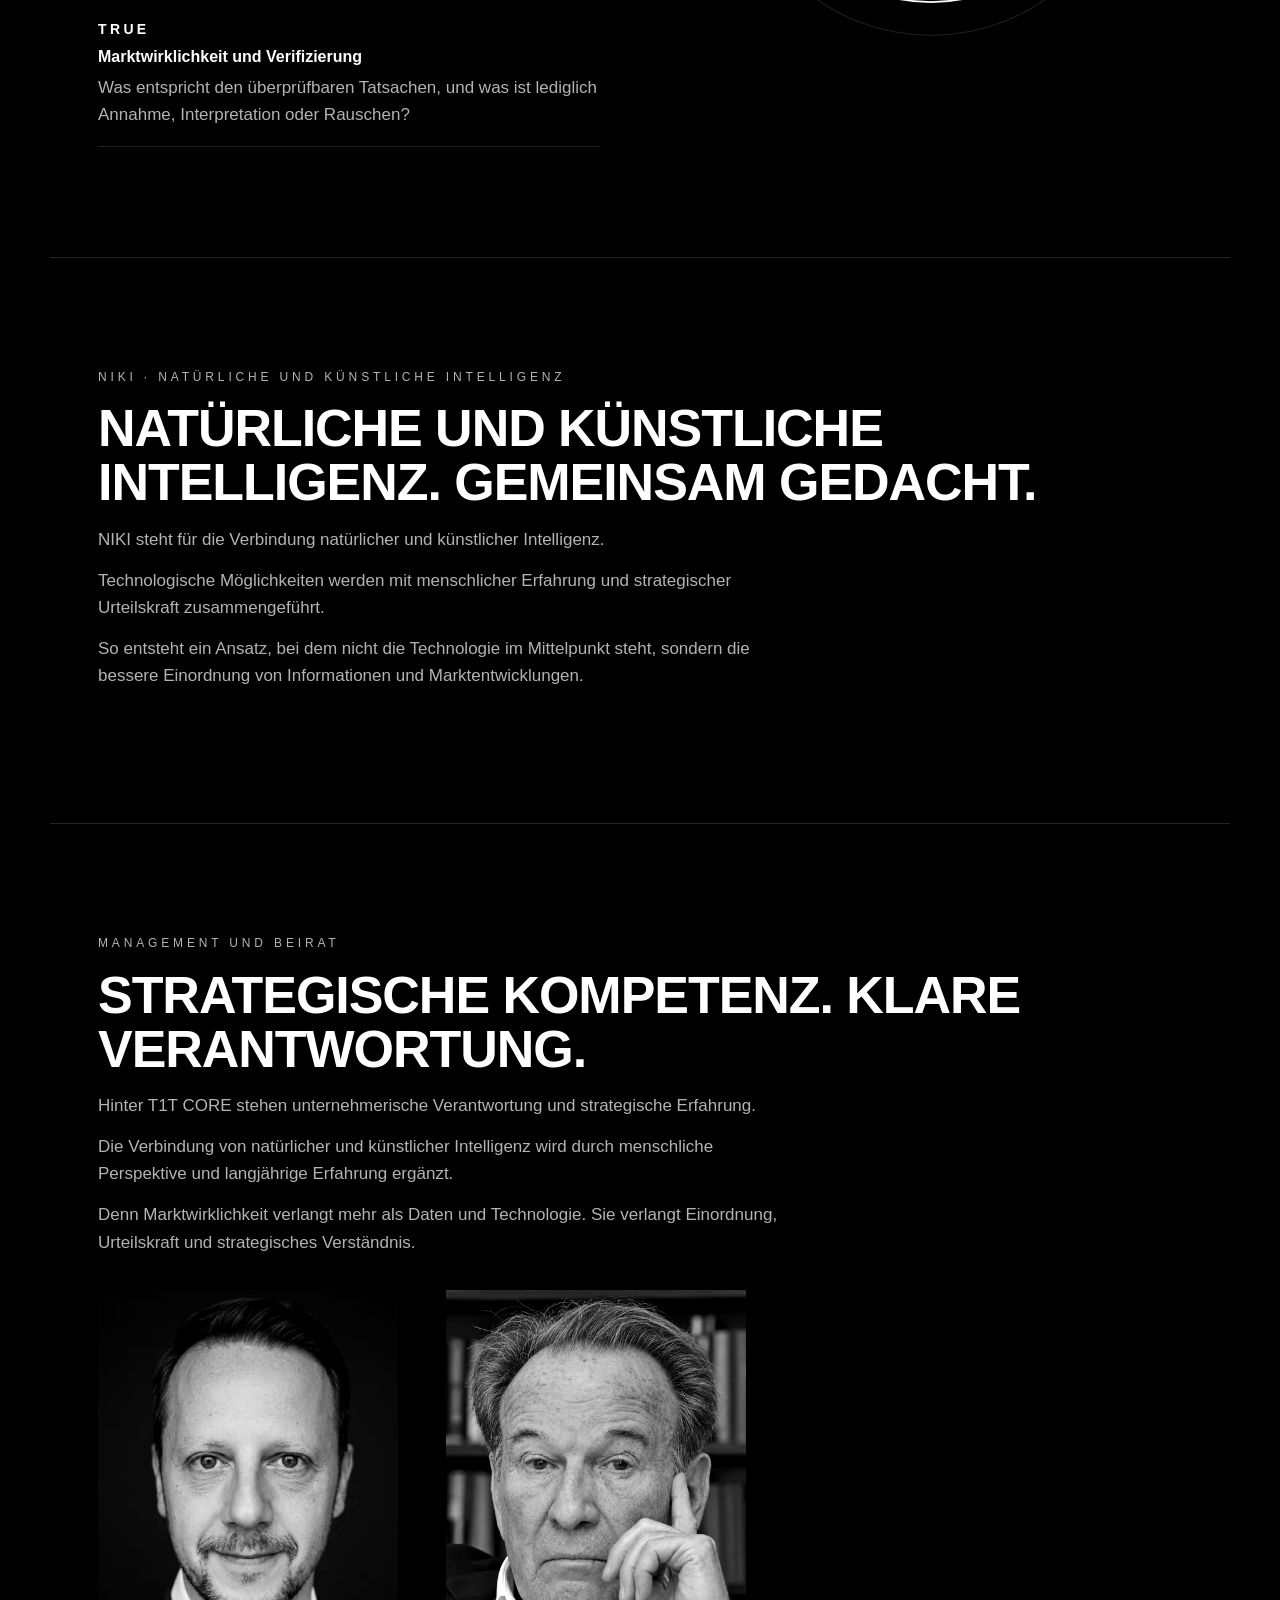
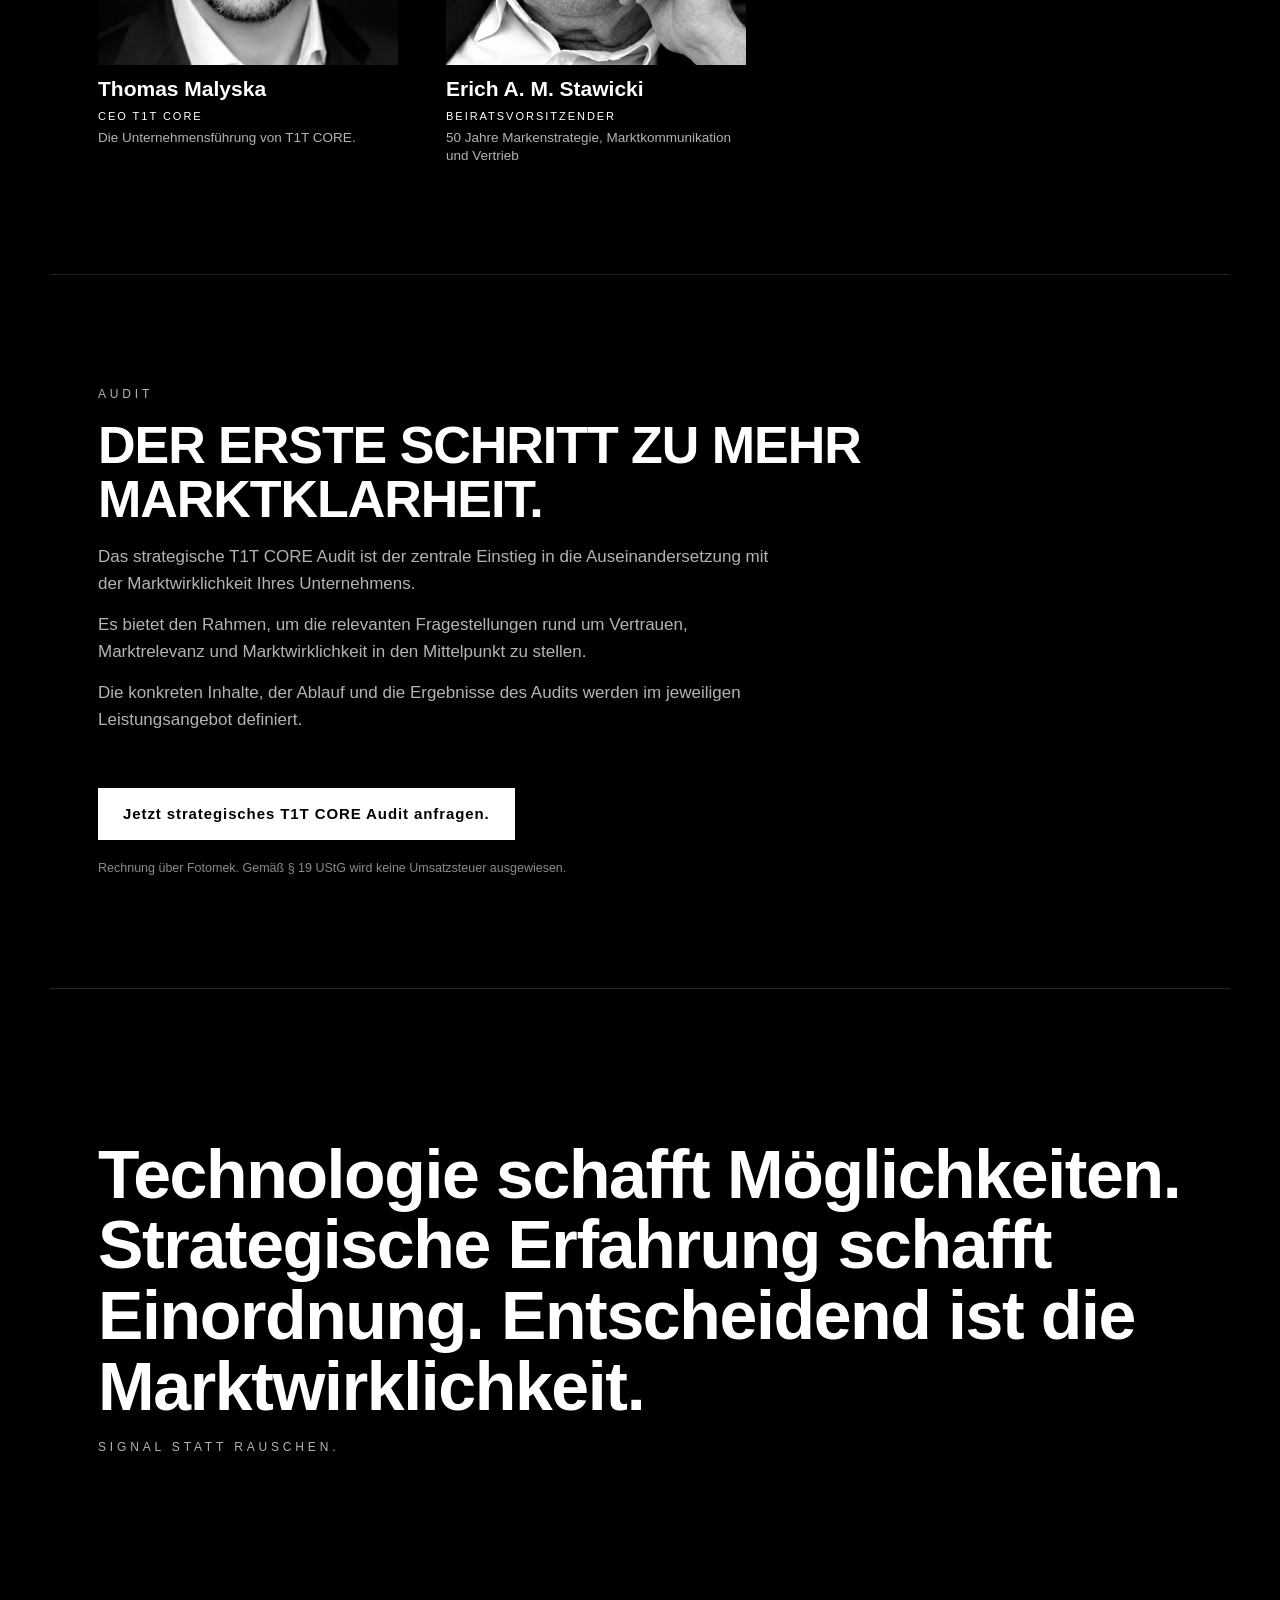
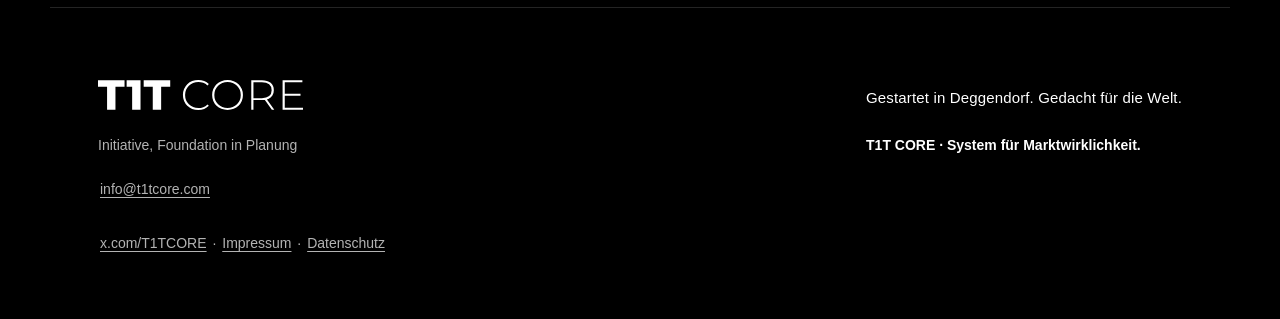
==== commit ce5ae7a1: "LP nach Masterdokument v1.1 und Beirat-Dokument: System für Marktwirklichkeit, Team mit Beirat, Audi" ====
--- a/index.html
+++ b/index.html
@@ -6,8 +6,8 @@
 <meta name="robots" content="index, follow">
 <meta name="theme-color" content="#000000">
 <meta name="color-scheme" content="dark">
-<title>T1T CORE · Signal statt Rauschen</title>
-<meta name="description" content="T1T CORE macht Vertrauen messbar. TRUST · RELEVANCE · TRUE. Die TRUST Analyse nach dem NIKI Prinzip.">
+<title>T1T CORE · System für Marktwirklichkeit</title>
+<meta name="description" content="T1T CORE · System für Marktwirklichkeit. Strategischer Marktwirklichkeits-Partner. TRUST · RELEVANCE · TRUE mit NIKI · Natürliche und künstliche Intelligenz.">
 <link rel="canonical" href="https://t1tcore.com/">
 <link rel="alternate" hreflang="de" href="https://t1tcore.com/">
 <link rel="alternate" hreflang="en" href="https://t1tcore.com/en/">
@@ -17,8 +17,8 @@
 <meta property="og:type" content="website">
 <meta property="og:site_name" content="T1T Core">
 <meta property="og:url" content="https://t1tcore.com/">
-<meta property="og:title" content="T1T CORE · Signal statt Rauschen">
-<meta property="og:description" content="T1T CORE macht Vertrauen messbar. TRUST · RELEVANCE · TRUE. Die TRUST Analyse nach dem NIKI Prinzip.">
+<meta property="og:title" content="T1T CORE · System für Marktwirklichkeit">
+<meta property="og:description" content="T1T CORE · System für Marktwirklichkeit. Strategischer Marktwirklichkeits-Partner. TRUST · RELEVANCE · TRUE mit NIKI · Natürliche und künstliche Intelligenz.">
 <meta property="og:image" content="https://t1tcore.com/assets/og-t1t-core-logo-1200x630.jpg">
 <meta property="og:image:type" content="image/jpeg">
 <meta property="og:image:width" content="1200">
@@ -28,8 +28,8 @@
 <meta property="og:locale:alternate" content="en_US">
 <meta name="twitter:card" content="summary_large_image">
 <meta name="twitter:site" content="@T1TCORE">
-<meta name="twitter:title" content="T1T CORE · Signal statt Rauschen">
-<meta name="twitter:description" content="T1T CORE macht Vertrauen messbar. TRUST · RELEVANCE · TRUE. Die TRUST Analyse nach dem NIKI Prinzip.">
+<meta name="twitter:title" content="T1T CORE · System für Marktwirklichkeit">
+<meta name="twitter:description" content="T1T CORE · System für Marktwirklichkeit. Strategischer Marktwirklichkeits-Partner. TRUST · RELEVANCE · TRUE mit NIKI · Natürliche und künstliche Intelligenz.">
 <meta name="twitter:image" content="https://t1tcore.com/assets/og-t1t-core-logo-1200x630.jpg">
 <script type="application/ld+json">
 {
@@ -41,6 +41,8 @@
       "name": "T1T Core",
       "url": "https://t1tcore.com/",
       "logo": "https://t1tcore.com/assets/icon-t1t-512.png",
+      "slogan": "T1T CORE · System für Marktwirklichkeit.",
+      "description": "Strategischer Marktwirklichkeits-Partner. TRUST · RELEVANCE · TRUE mit NIKI · Natürliche und künstliche Intelligenz.",
       "founder": {
         "@type": "Person",
         "name": "Thomas Malyska"
@@ -90,19 +92,33 @@
 <main>
 <section class="hero">
   <img class="signal" src="assets/signal.svg" width="1200" height="360" alt="" aria-hidden="true">
-  <p class="kicker">TRUST · RELEVANCE · TRUE</p>
-  <h1 class="claim"><span>SIGNAL STATT</span> <span class="gold">RAUSCHEN</span></h1>
-  <p class="h-lead">Millionen von KIs können sich irren.</p>
-  <p class="h-sub">Die Menge an Daten ersetzt keine Wahrheit. Wir machen Vertrauen messbar.</p>
-  <a class="btn" href="https://x.com/T1TCORE" target="_blank" rel="noopener noreferrer">Analyse anfragen auf X</a>
-  <p class="note">Kontakt über X · @T1TCORE oder <a href="mailto:info@t1tcore.com">info@t1tcore.com</a></p>
+  <p class="kicker">Strategischer Marktwirklichkeits&#8209;Partner</p>
+  <h1 class="h-q">Was sieht Ihr Markt, was Sie selbst vielleicht noch nicht sehen?</h1>
+  <p class="h-claim">T1T CORE · System für Marktwirklichkeit.</p>
+  <div class="h-sub"><p>In einer Welt voller Informationen entscheidet nicht die Menge, sondern die Fähigkeit, relevante Signale zu erkennen und richtig einzuordnen.</p><p>T1T CORE verbindet TRUST, RELEVANCE und TRUE mit NIKI · Natürliche und künstliche Intelligenz.</p><p>Für mehr Klarheit über die tatsächliche Marktwirklichkeit Ihres Unternehmens.</p></div>
+  <p class="h-motif">SIGNAL STATT RAUSCHEN.</p>
+  <a class="btn" href="mailto:info@t1tcore.com?subject=Anfrage%20strategisches%20T1T%20CORE%20Audit">Jetzt strategisches T1T CORE Audit anfragen.</a>
+  <p class="note">Kontakt per E-Mail <a href="mailto:info@t1tcore.com">info@t1tcore.com</a> oder über X · @T1TCORE</p>
+</section>
+
+<section class="sec challenge">
+  <p class="label">DIE HERAUSFORDERUNG</p>
+  <h2>Information ist überall. Klarheit ist entscheidend.</h2>
+  <div class="body prose"><p>Märkte verändern sich. Wahrnehmungen verschieben sich. Informationen wachsen schneller, als sie sinnvoll eingeordnet werden können.</p><p>Doch welche Signale sind wirklich relevant?</p><p>Was wird über Ihr Unternehmen wahrgenommen? Welche Bedeutung besitzt Ihre Marke im Markt? Und welche Annahmen halten einer Überprüfung stand?</p><p>Wer diese Fragen nicht ausreichend beantworten kann, riskiert Entscheidungen auf einer unvollständigen Grundlage.</p></div>
+</section>
+
+<section class="sec perspective">
+  <p class="label">DIE T1T CORE PERSPEKTIVE</p>
+  <h2>Marktwirklichkeit statt Vermutung.</h2>
+  <div class="body prose"><p>T1T CORE richtet den Blick auf die tatsächliche Marktwirklichkeit.</p><p>Die Verbindung von strategischer Perspektive, natürlicher und künstlicher Intelligenz sowie den drei Betrachtungsdimensionen TRUST, RELEVANCE und TRUE schafft einen strukturierten Zugang zu relevanten Marktfragen.</p><p>Nicht mehr Informationen um ihrer selbst willen, sondern eine bessere Grundlage für strategische Orientierung.</p></div>
+  <ul class="principles"><li>Informationsmenge ist nicht gleich Erkenntnis.</li><li>Sichtbarkeit ist nicht automatisch Relevanz.</li><li>Wahrnehmung ist nicht zwangsläufig Wirklichkeit.</li></ul>
 </section>
 
 <section class="sec model">
-  <p class="label">DAS MODELL</p>
-  <h2>Ein Kern. Drei Stufen.</h2>
-  <p class="body">T1T CORE steht in der Mitte. Jede Marke wird auf drei Stufen geprüft.</p>
-  <svg class="model-svg" viewBox="0 0 400 400" role="img" aria-label="Kreismodell: T1T CORE in der Mitte, darum TRUST, RELEVANCE und TRUE.">
+  <p class="label">DIE DREI DIMENSIONEN</p>
+  <h2>TRUST. RELEVANCE. TRUE.</h2>
+  <p class="body">TRUST, RELEVANCE und TRUE bilden die drei zentralen Betrachtungsdimensionen von T1T CORE.</p>
+  <svg class="model-svg" viewBox="0 0 400 400" role="img" aria-label="Kreismodell: T1T CORE in der Mitte, darum die drei Dimensionen TRUST, RELEVANCE und TRUE.">
   <defs><radialGradient id="g" cx="50%" cy="45%" r="60%"><stop offset="0" stop-color="#141414"/><stop offset="1" stop-color="#000000"/></radialGradient>
   <linearGradient id="gold" x1="0" y1="0" x2="1" y2="1"><stop offset="0" stop-color="#ffffff"/><stop offset=".5" stop-color="#ffffff"/><stop offset="1" stop-color="#cfcfcf"/></linearGradient></defs>
   <circle cx="200" cy="200" r="182" class="ring-out"/>
@@ -114,13 +130,51 @@
   <text x="200" y="232" text-anchor="middle" class="core-t2">CORE</text>
   <g class="node"><circle cx="200.0" cy="48.0" r="40"/><text x="200.0" y="52.0" class="node-t" text-anchor="middle">TRUST</text></g><g class="node"><circle cx="331.6" cy="276.0" r="40"/><text x="331.6" y="280.0" class="node-t" text-anchor="middle">RELEVANCE</text></g><g class="node"><circle cx="68.4" cy="276.0" r="40"/><text x="68.4" y="280.0" class="node-t" text-anchor="middle">TRUE</text></g>
 </svg>
-  <ul class="stages">
-    <li><strong>TRUST</strong><span>Glaubwürdigkeit als Basis.</span></li>
-    <li><strong>RELEVANCE</strong><span>Strategische Gewichtung.</span></li>
-    <li><strong>TRUE</strong><span>Substanz schafft Wert.</span></li>
-  </ul>
-</section>
-
+  <ul class="stages dims"><li><strong>TRUST</strong><em>Vertrauen und Glaubwürdigkeit</em><span>Wie glaubwürdig wird Ihr Unternehmen wahrgenommen?</span></li><li><strong>RELEVANCE</strong><em>Marktrelevanz und Bedeutung</em><span>Welche Bedeutung besitzt Ihr Unternehmen tatsächlich im Markt?</span></li><li><strong>TRUE</strong><em>Marktwirklichkeit und Verifizierung</em><span>Was entspricht den überprüfbaren Tatsachen, und was ist lediglich Annahme, Interpretation oder Rauschen?</span></li></ul>
+</section>
+
+<section class="sec niki">
+  <p class="label">NIKI · NATÜRLICHE UND KÜNSTLICHE INTELLIGENZ</p>
+  <h2>Natürliche und künstliche Intelligenz. Gemeinsam gedacht.</h2>
+  <div class="body prose"><p>NIKI steht für die Verbindung natürlicher und künstlicher Intelligenz.</p><p>Technologische Möglichkeiten werden mit menschlicher Erfahrung und strategischer Urteilskraft zusammengeführt.</p><p>So entsteht ein Ansatz, bei dem nicht die Technologie im Mittelpunkt steht, sondern die bessere Einordnung von Informationen und Marktentwicklungen.</p></div>
+</section>
+
+<section class="sec team" aria-labelledby="team-h-de">
+  <p class="label">MANAGEMENT UND BEIRAT</p>
+  <h2 id="team-h-de">STRATEGISCHE KOMPETENZ. KLARE VERANTWORTUNG.</h2>
+  <div class="body prose"><p>Hinter T1T CORE stehen unternehmerische Verantwortung und strategische Erfahrung.</p><p>Die Verbindung von natürlicher und künstlicher Intelligenz wird durch menschliche Perspektive und langjährige Erfahrung ergänzt.</p><p>Denn Marktwirklichkeit verlangt mehr als Daten und Technologie. Sie verlangt Einordnung, Urteilskraft und strategisches Verständnis.</p></div>
+  <div class="people">
+    <figure class="person">
+      <picture>
+        <source type="image/webp" srcset="assets/team/thomas-malyska-480.webp?v=20261119 480w, assets/team/thomas-malyska-800.webp?v=20261119 800w" sizes="(min-width: 900px) 300px, 44vw">
+        <img src="assets/team/thomas-malyska-800.jpg?v=20261119" width="800" height="1000" loading="lazy" decoding="async" alt="Thomas Malyska · CEO T1T CORE">
+      </picture>
+      <figcaption><strong>Thomas Malyska</strong><span class="role">CEO T1T CORE</span><span class="exp">Die Unternehmensführung von T1T CORE.</span></figcaption>
+    </figure>
+    <figure class="person">
+      <picture>
+        <source type="image/webp" srcset="assets/team/erich-stawicki-480.webp 480w, assets/team/erich-stawicki-800.webp 800w" sizes="(min-width: 900px) 300px, 44vw">
+        <img src="assets/team/erich-stawicki-800.jpg" width="800" height="1000" loading="lazy" decoding="async" alt="Erich A. M. Stawicki · Beiratsvorsitzender">
+      </picture>
+      <figcaption><strong>Erich A. M. Stawicki</strong><span class="role">BEIRATSVORSITZENDER</span><span class="exp">50 Jahre Markenstrategie, Marktkommunikation und Vertrieb</span></figcaption>
+    </figure>
+  </div>
+</section>
+
+<section class="sec audit">
+  <p class="label">AUDIT</p>
+  <h2>Der erste Schritt zu mehr Marktklarheit.</h2>
+  <div class="body prose"><p>Das strategische T1T CORE Audit ist der zentrale Einstieg in die Auseinandersetzung mit der Marktwirklichkeit Ihres Unternehmens.</p><p>Es bietet den Rahmen, um die relevanten Fragestellungen rund um Vertrauen, Marktrelevanz und Marktwirklichkeit in den Mittelpunkt zu stellen.</p><p>Die konkreten Inhalte, der Ablauf und die Ergebnisse des Audits werden im jeweiligen Leistungsangebot definiert.</p></div>
+  <a class="btn" href="mailto:info@t1tcore.com?subject=Anfrage%20strategisches%20T1T%20CORE%20Audit">Jetzt strategisches T1T CORE Audit anfragen.</a>
+  <p class="tax">Rechnung über Fotomek. Gemäß § 19 UStG wird keine Umsatzsteuer ausgewiesen.</p>
+</section>
+
+<section class="statement">
+  <p class="st-line">Technologie schafft Möglichkeiten. Strategische Erfahrung schafft Einordnung. Entscheidend ist die Marktwirklichkeit.</p>
+  <p class="st-sub">SIGNAL STATT RAUSCHEN.</p>
+</section>
+
+<!-- ausgeblendet 19.11.2026 nach Masterdokument v1.1 (alte Produktbezeichnung TRUST Analyse, alter Leitsatz, Vertrauensleiste). Nicht geloescht:
 <section class="sec quote">
   <p class="label">LEITSATZ</p>
   <figure class="q">
@@ -133,7 +187,6 @@
   </figure>
   <div class="q-body"><p>Rechenleistung schafft Antworten.</p><p>Vertrauen entsteht durch Glaubwürdigkeit.</p><p>Wir analysieren. Wir prüfen. Wir hinterfragen.</p></div>
 </section>
-
 <section class="sec flow">
   <p class="label">TRUST ANALYSE</p>
   <h2>So funktioniert die TRUST Analyse.</h2>
@@ -146,42 +199,22 @@
     <p class="tax">Rechnung über Fotomek. Gemäß § 19 UStG wird keine Umsatzsteuer ausgewiesen.</p>
   </div>
 </section>
-
 <section class="statement">
   <p class="st-line">Wir machen Vertrauen messbar.</p>
   <p class="st-sub">Signal statt Rauschen.</p>
 </section>
-
 <section class="sec trustbar" aria-label="WORAUF DU DICH VERLASSEN KANNST">
   <p class="label">WORAUF DU DICH VERLASSEN KANNST</p>
   <ul class="tb"><li><svg viewBox="0 0 24 24" aria-hidden="true" class="ti"><path d="M12 3l7 3v5c0 4.5-3 8.3-7 10-4-1.7-7-5.5-7-10V6l7-3z"/><path d="M8.5 12l2.5 2.5 4.5-5"/></svg><div><strong>Persönlich geprüft</strong><span>Von Thomas Malyska, jedes Ergebnis.</span></div></li><li><svg viewBox="0 0 24 24" aria-hidden="true" class="ti"><circle cx="12" cy="12" r="8"/><circle cx="12" cy="12" r="4"/><circle cx="12" cy="12" r="1"/></svg><div><strong>NIKI Prinzip</strong><span>Mensch und Maschine. Der Mensch entscheidet.</span></div></li><li><svg viewBox="0 0 24 24" aria-hidden="true" class="ti"><path d="M4 20h16"/><path d="M6 16v-3M10 16v-6M14 16v-4M18 16V7"/></svg><div><strong>Ehrlicher Zeitplan</strong><span>3 Tage bis zum Ergebnis.</span></div></li><li><svg viewBox="0 0 24 24" aria-hidden="true" class="ti"><path d="M4 5h16v11H9l-5 4V5z"/><path d="M8 10h8M8 13h5"/></svg><div><strong>Direkter Kontakt</strong><span>Über X · @T1TCORE.</span></div></li></ul>
 </section>
+-->
 </main>
-<section class="sec team" aria-labelledby="team-h-de">
-  <p class="label">TEAM</p>
-  <h2 id="team-h-de">Menschen hinter T1T CORE</h2>
-  <div class="people">
-    <figure class="person">
-      <picture>
-        <source type="image/webp" srcset="assets/team/thomas-malyska-480.webp?v=20261119 480w, assets/team/thomas-malyska-800.webp?v=20261119 800w" sizes="(min-width: 900px) 300px, 44vw">
-        <img src="assets/team/thomas-malyska-800.jpg?v=20261119" width="800" height="1000" loading="lazy" decoding="async" alt="Thomas Malyska · CEO T1T CORE">
-      </picture>
-      <figcaption><strong>Thomas Malyska</strong><span>CEO T1T CORE</span></figcaption>
-    </figure>
-    <figure class="person">
-      <picture>
-        <source type="image/webp" srcset="assets/team/erich-stawicki-480.webp 480w, assets/team/erich-stawicki-800.webp 800w" sizes="(min-width: 900px) 300px, 44vw">
-        <img src="assets/team/erich-stawicki-800.jpg" width="800" height="1000" loading="lazy" decoding="async" alt="Erich A. M. Stawicki · Berater">
-      </picture>
-      <figcaption><strong>Erich A. M. Stawicki</strong><span>Berater</span></figcaption>
-    </figure>
-  </div>
-</section>
 
 <footer class="foot">
   <img src="assets/logo/t1t-core-logo-weiss.svg" width="969" height="142" alt="T1T CORE" class="foot-logo">
   <p>Initiative, Foundation in Planung</p>
   <p>Gestartet in Deggendorf. Gedacht für die Welt.</p>
+  <p class="foot-claim">T1T CORE · System für Marktwirklichkeit.</p>
   <p class="foot-links"><a href="mailto:info@t1tcore.com">info@t1tcore.com</a></p>
   <p class="foot-links"><a href="https://x.com/T1TCORE" target="_blank" rel="noopener noreferrer">x.com/T1TCORE</a> · <a href="impressum.html">Impressum</a> · <a href="datenschutz.html">Datenschutz</a></p>
 </footer>
--- a/assets/cd.css
+++ b/assets/cd.css
@@ -113,3 +113,34 @@
 .person strong{font-size:15px;font-weight:600;color:var(--ink);line-height:1.3}
 .person span{font-size:12px;letter-spacing:.14em;text-transform:uppercase;color:var(--mute)}
 @media (min-width:900px){.people{grid-template-columns:repeat(2,300px);gap:48px}.person strong{font-size:17px}}
+
+/* Masterdokument v1.1 (19.11.2026) */
+.h-q{margin:0 0 22px;font-size:clamp(32px,8.6vw,76px);line-height:1.02;font-weight:800;letter-spacing:-.02em;max-width:15em}
+.h-claim{margin:0 0 18px;font-size:clamp(18px,4.8vw,24px);font-weight:600;line-height:1.3}
+.hero .h-sub p{margin:0 0 10px}
+.h-motif{margin:6px 0 30px;font-size:13px;letter-spacing:.32em;font-weight:700;color:var(--ink)}
+.prose p{margin:0 0 14px}.prose p:last-child{margin-bottom:0}
+.principles{list-style:none;padding:0;margin:30px 0 0;border-top:1px solid var(--line)}
+.principles li{padding:16px 0;border-bottom:1px solid var(--line);font-weight:600;font-size:18px;line-height:1.35}
+.dims li{gap:4px}.dims em{font-style:normal;font-weight:600;color:var(--ink);font-size:16px}
+.team .prose{margin-bottom:34px}
+.person .role{font-size:12px;letter-spacing:.14em;text-transform:uppercase;color:var(--ink)}
+.person .exp{font-size:13.5px;letter-spacing:0;text-transform:none;color:var(--mute);line-height:1.4;margin-top:4px}
+.audit .btn{margin-top:30px;max-width:100%;text-align:center;line-height:1.3;padding:14px 24px}
+.hero .btn{max-width:100%;text-align:center;line-height:1.3;padding:14px 24px}
+.statement .st-line{font-size:clamp(28px,7.6vw,68px);line-height:1.04;text-transform:none}
+.foot-claim{color:var(--ink);font-weight:600;margin-top:14px!important}
+@media (min-width:900px){.principles{max-width:760px}.prose{max-width:40em}}
+@media (max-width:420px){.hero .kicker{letter-spacing:.18em}}
+.people .person{min-width:0}
+@media (max-width:380px){.person .role{letter-spacing:.04em;font-size:11px}}
+.sec h2,.person figcaption span,.person figcaption strong{overflow-wrap:break-word;hyphens:auto}
+@media (max-width:360px){.sec h2{font-size:27px}}
+/* Team-Hierarchie wie TTC (Thomas 19.11. 14:16): Name / VERSALIEN gesperrt / Erfahrung */
+.person figcaption{margin-top:12px;gap:0}
+.person figcaption strong{font-size:18px;font-weight:600;line-height:1.15;letter-spacing:0;color:var(--ink)}
+.person figcaption .role{display:block;margin-top:7px;font-size:10.5px;font-weight:500;letter-spacing:.16em;line-height:1.2;text-transform:uppercase;color:var(--ink)}
+.person figcaption .exp{display:block;margin-top:5px;font-size:12.5px;line-height:1.3;letter-spacing:0;text-transform:none;color:var(--mute);max-width:22em}
+@media (max-width:420px){.person figcaption strong{font-size:16px}.person figcaption .role{font-size:10px;letter-spacing:.1em}}
+@media (max-width:350px){.person figcaption .role{font-size:9.5px;letter-spacing:.04em}}
+@media (min-width:900px){.person figcaption strong{font-size:21px}.person figcaption .role{font-size:11px;letter-spacing:.18em;margin-top:9px}.person figcaption .exp{font-size:13.5px;margin-top:6px}}
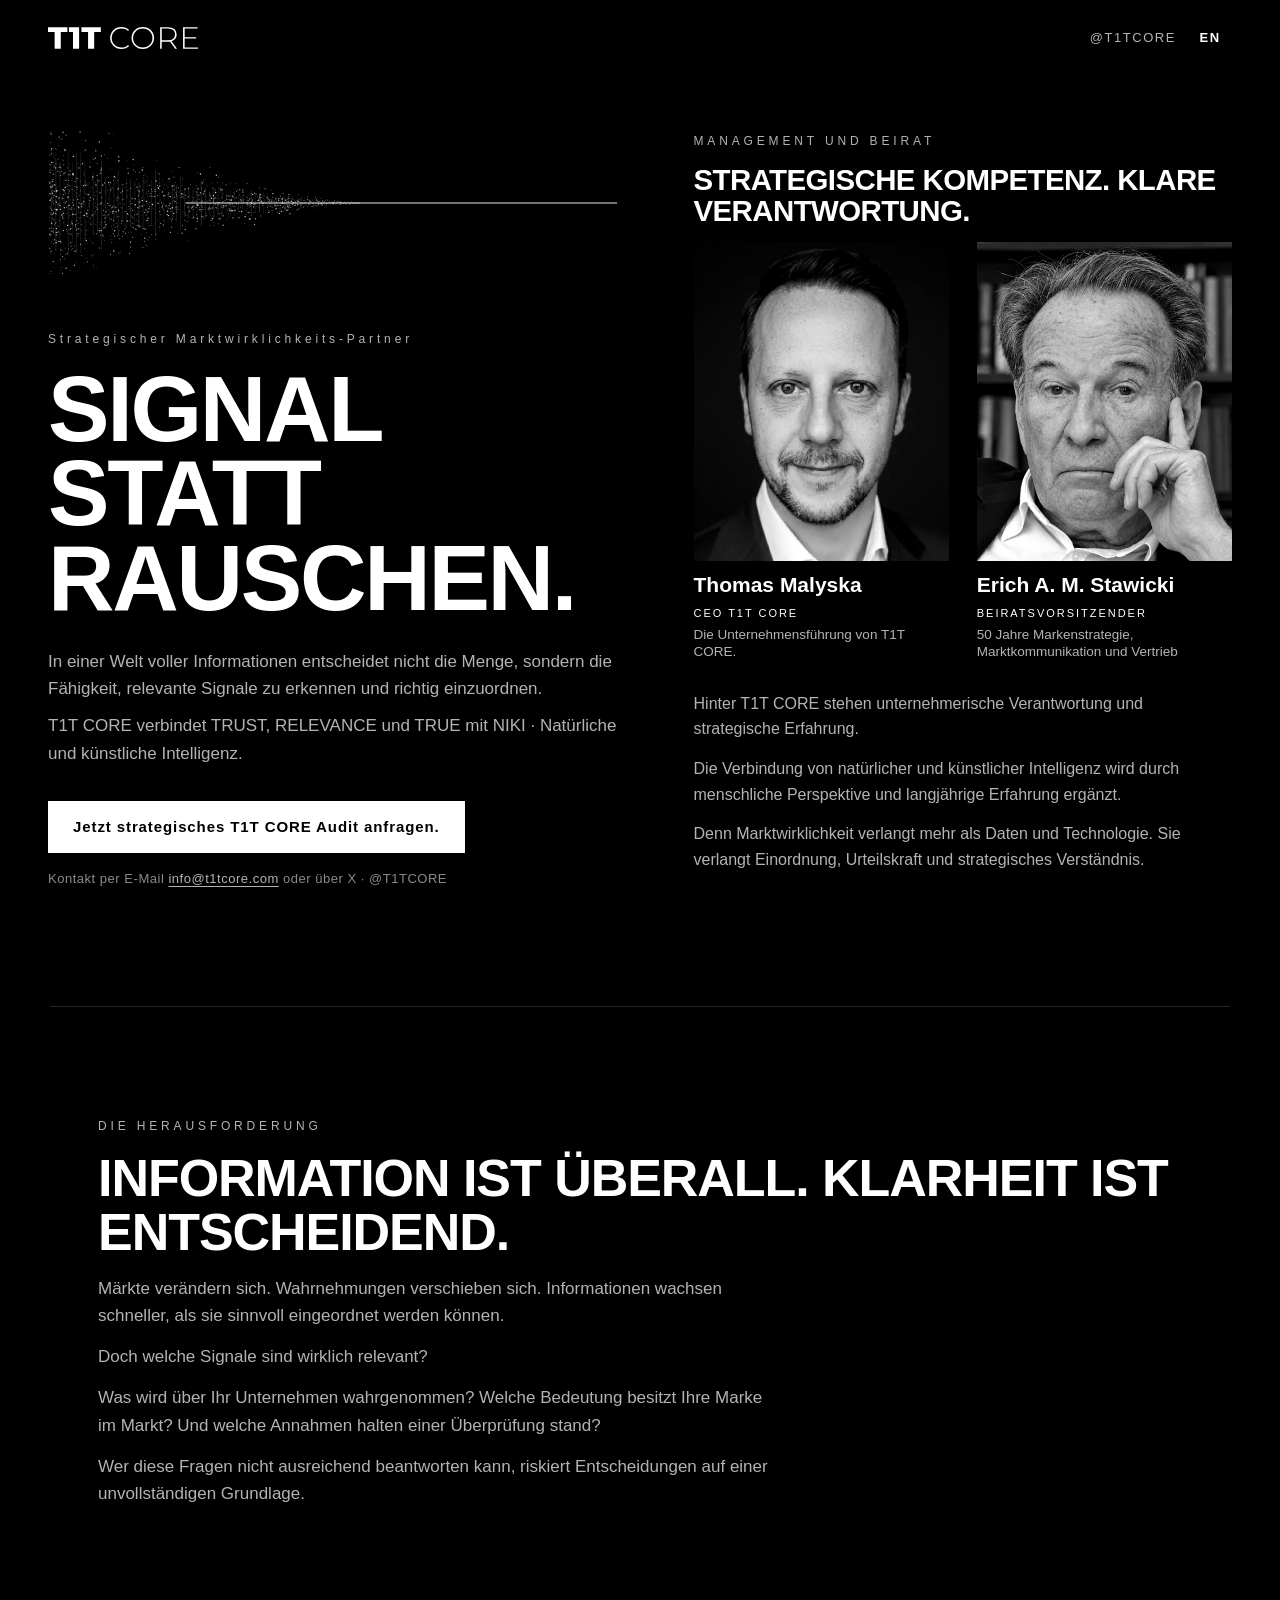
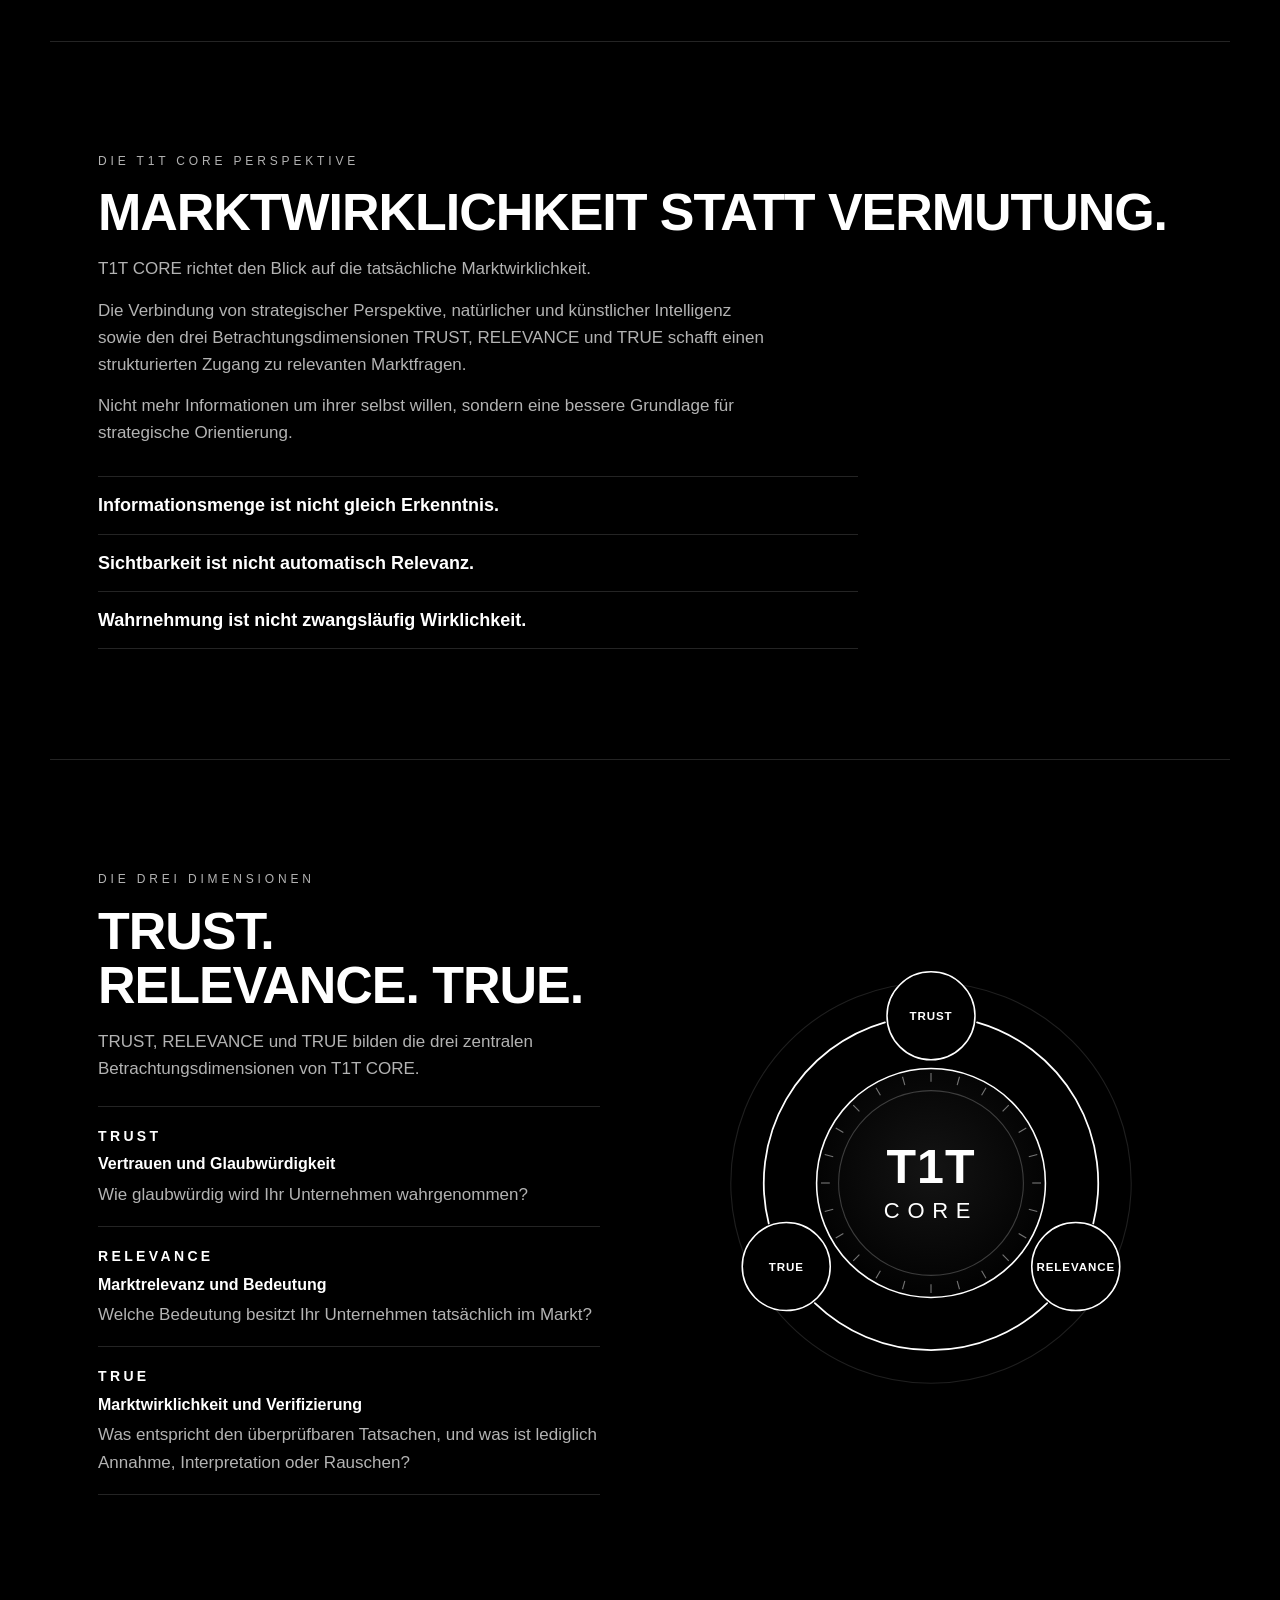
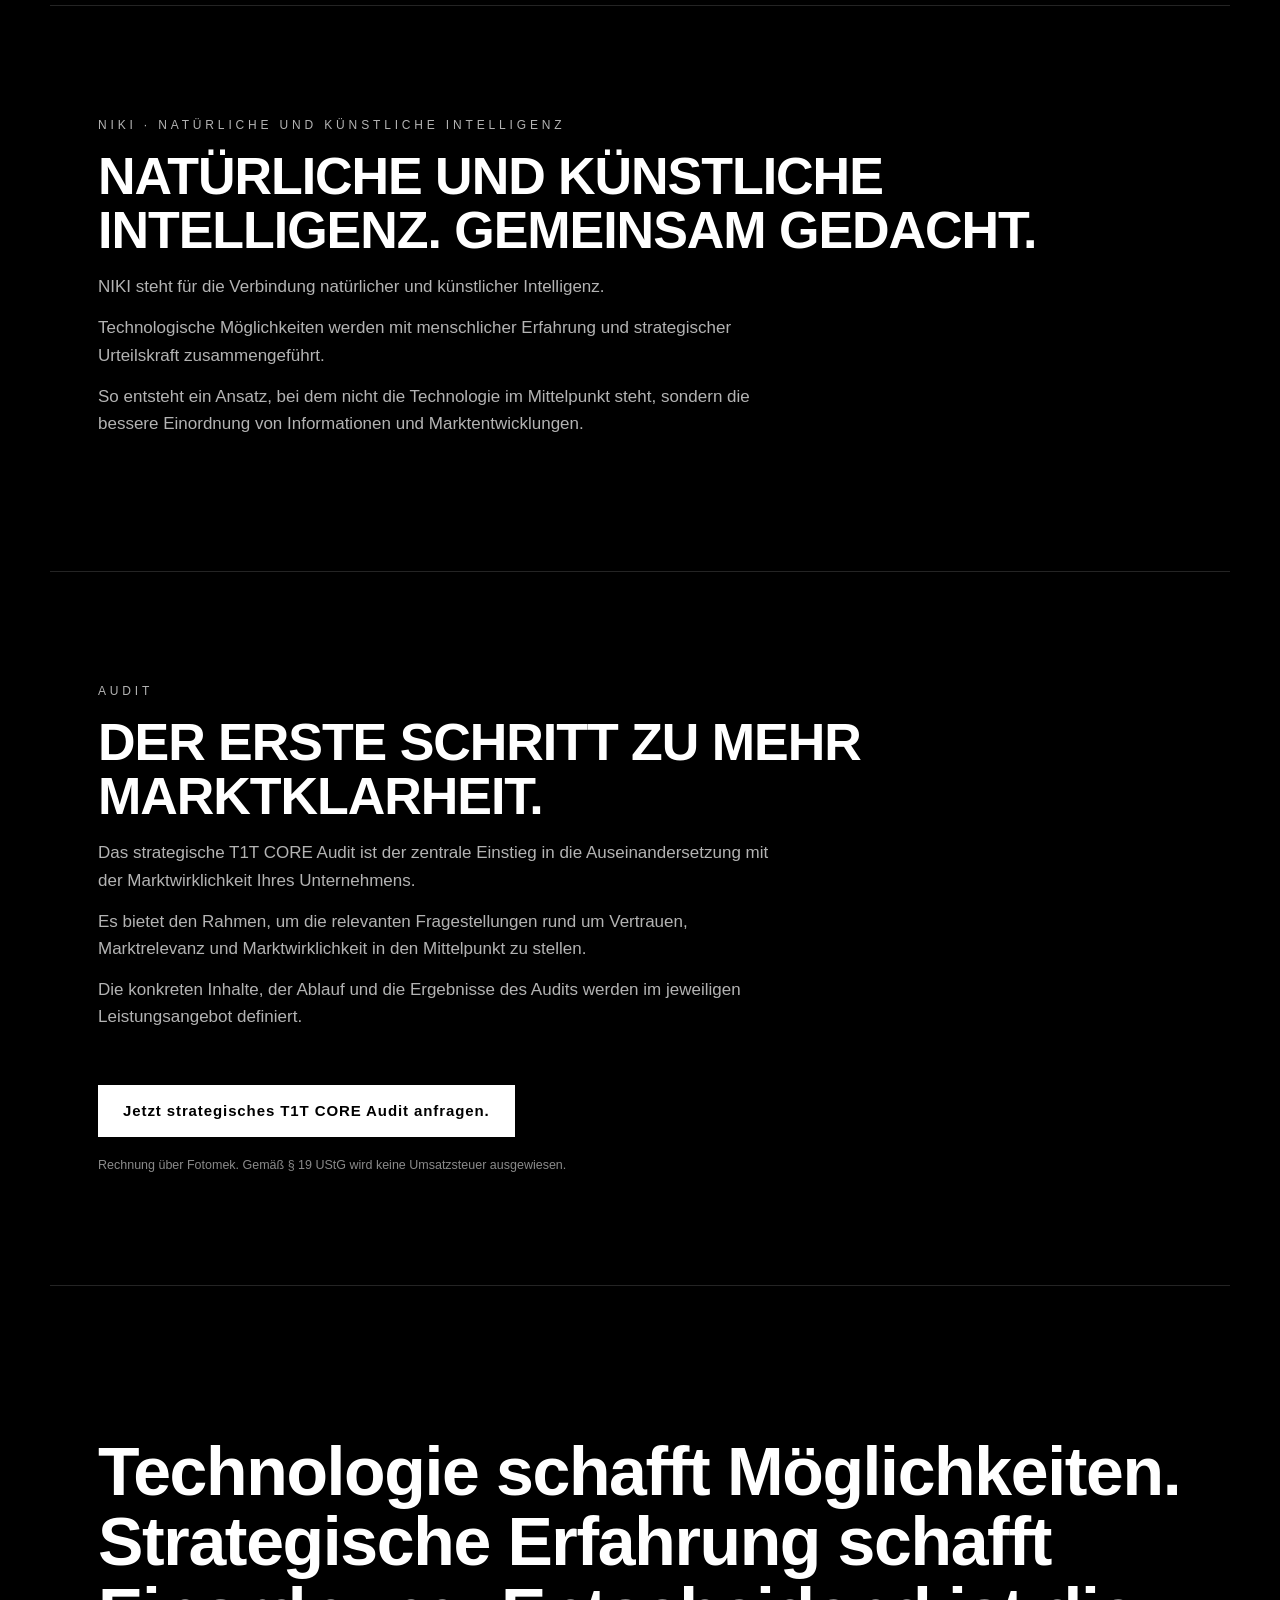
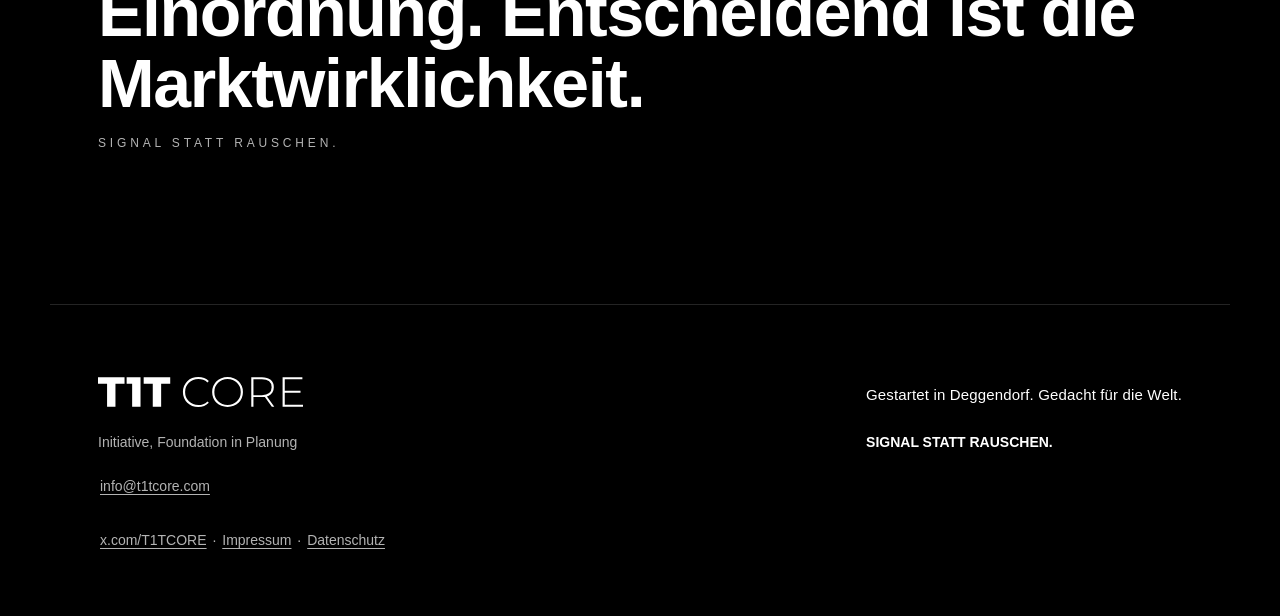
==== commit 833ceed5: "LP Einstieg: SIGNAL STATT RAUSCHEN gross, Team mit Thomas und Erich direkt nach dem Hero, Claim Syst" ====
--- a/index.html
+++ b/index.html
@@ -6,8 +6,8 @@
 <meta name="robots" content="index, follow">
 <meta name="theme-color" content="#000000">
 <meta name="color-scheme" content="dark">
-<title>T1T CORE · System für Marktwirklichkeit</title>
-<meta name="description" content="T1T CORE · System für Marktwirklichkeit. Strategischer Marktwirklichkeits-Partner. TRUST · RELEVANCE · TRUE mit NIKI · Natürliche und künstliche Intelligenz.">
+<title>T1T CORE · Signal statt Rauschen</title>
+<meta name="description" content="T1T CORE · SIGNAL STATT RAUSCHEN. Strategischer Marktwirklichkeits-Partner. TRUST · RELEVANCE · TRUE mit NIKI · Natürliche und künstliche Intelligenz.">
 <link rel="canonical" href="https://t1tcore.com/">
 <link rel="alternate" hreflang="de" href="https://t1tcore.com/">
 <link rel="alternate" hreflang="en" href="https://t1tcore.com/en/">
@@ -17,8 +17,8 @@
 <meta property="og:type" content="website">
 <meta property="og:site_name" content="T1T Core">
 <meta property="og:url" content="https://t1tcore.com/">
-<meta property="og:title" content="T1T CORE · System für Marktwirklichkeit">
-<meta property="og:description" content="T1T CORE · System für Marktwirklichkeit. Strategischer Marktwirklichkeits-Partner. TRUST · RELEVANCE · TRUE mit NIKI · Natürliche und künstliche Intelligenz.">
+<meta property="og:title" content="T1T CORE · Signal statt Rauschen">
+<meta property="og:description" content="T1T CORE · SIGNAL STATT RAUSCHEN. Strategischer Marktwirklichkeits-Partner. TRUST · RELEVANCE · TRUE mit NIKI · Natürliche und künstliche Intelligenz.">
 <meta property="og:image" content="https://t1tcore.com/assets/og-t1t-core-logo-1200x630.jpg">
 <meta property="og:image:type" content="image/jpeg">
 <meta property="og:image:width" content="1200">
@@ -28,8 +28,8 @@
 <meta property="og:locale:alternate" content="en_US">
 <meta name="twitter:card" content="summary_large_image">
 <meta name="twitter:site" content="@T1TCORE">
-<meta name="twitter:title" content="T1T CORE · System für Marktwirklichkeit">
-<meta name="twitter:description" content="T1T CORE · System für Marktwirklichkeit. Strategischer Marktwirklichkeits-Partner. TRUST · RELEVANCE · TRUE mit NIKI · Natürliche und künstliche Intelligenz.">
+<meta name="twitter:title" content="T1T CORE · Signal statt Rauschen">
+<meta name="twitter:description" content="T1T CORE · SIGNAL STATT RAUSCHEN. Strategischer Marktwirklichkeits-Partner. TRUST · RELEVANCE · TRUE mit NIKI · Natürliche und künstliche Intelligenz.">
 <meta name="twitter:image" content="https://t1tcore.com/assets/og-t1t-core-logo-1200x630.jpg">
 <script type="application/ld+json">
 {
@@ -41,7 +41,7 @@
       "name": "T1T Core",
       "url": "https://t1tcore.com/",
       "logo": "https://t1tcore.com/assets/icon-t1t-512.png",
-      "slogan": "T1T CORE · System für Marktwirklichkeit.",
+      "slogan": "SIGNAL STATT RAUSCHEN.",
       "description": "Strategischer Marktwirklichkeits-Partner. TRUST · RELEVANCE · TRUE mit NIKI · Natürliche und künstliche Intelligenz.",
       "founder": {
         "@type": "Person",
@@ -90,16 +90,44 @@
   </nav>
 </header>
 <main>
+<div class="intro">
 <section class="hero">
   <img class="signal" src="assets/signal.svg" width="1200" height="360" alt="" aria-hidden="true">
   <p class="kicker">Strategischer Marktwirklichkeits&#8209;Partner</p>
+  <h1 class="claim"><span>SIGNAL</span><span>STATT</span><span>RAUSCHEN.</span></h1>
+  <div class="h-sub"><p>In einer Welt voller Informationen entscheidet nicht die Menge, sondern die Fähigkeit, relevante Signale zu erkennen und richtig einzuordnen.</p><p>T1T CORE verbindet TRUST, RELEVANCE und TRUE mit NIKI · Natürliche und künstliche Intelligenz.</p></div>
+  <!-- ausgeblendet 19.11.2026 14:30 (Thomas: Claim am Anfang raus, SIGNAL STATT RAUSCHEN bleibt). Nicht geloescht:
   <h1 class="h-q">Was sieht Ihr Markt, was Sie selbst vielleicht noch nicht sehen?</h1>
   <p class="h-claim">T1T CORE · System für Marktwirklichkeit.</p>
-  <div class="h-sub"><p>In einer Welt voller Informationen entscheidet nicht die Menge, sondern die Fähigkeit, relevante Signale zu erkennen und richtig einzuordnen.</p><p>T1T CORE verbindet TRUST, RELEVANCE und TRUE mit NIKI · Natürliche und künstliche Intelligenz.</p><p>Für mehr Klarheit über die tatsächliche Marktwirklichkeit Ihres Unternehmens.</p></div>
+  <p>Für mehr Klarheit über die tatsächliche Marktwirklichkeit Ihres Unternehmens.</p>
   <p class="h-motif">SIGNAL STATT RAUSCHEN.</p>
+  -->
   <a class="btn" href="mailto:info@t1tcore.com?subject=Anfrage%20strategisches%20T1T%20CORE%20Audit">Jetzt strategisches T1T CORE Audit anfragen.</a>
   <p class="note">Kontakt per E-Mail <a href="mailto:info@t1tcore.com">info@t1tcore.com</a> oder über X · @T1TCORE</p>
 </section>
+
+<section class="sec team team-top" aria-labelledby="team-h-de">
+  <p class="label">MANAGEMENT UND BEIRAT</p>
+  <h2 id="team-h-de">STRATEGISCHE KOMPETENZ. KLARE VERANTWORTUNG.</h2>
+  <div class="people">
+    <figure class="person">
+      <picture>
+        <source type="image/webp" srcset="assets/team/thomas-malyska-480.webp?v=20261119 480w, assets/team/thomas-malyska-800.webp?v=20261119 800w" sizes="(min-width: 900px) 300px, 44vw">
+        <img src="assets/team/thomas-malyska-800.jpg?v=20261119" width="800" height="1000" loading="lazy" decoding="async" alt="Thomas Malyska · CEO T1T CORE">
+      </picture>
+      <figcaption><strong>Thomas Malyska</strong><span class="role">CEO T1T CORE</span><span class="exp">Die Unternehmensführung von T1T CORE.</span></figcaption>
+    </figure>
+    <figure class="person">
+      <picture>
+        <source type="image/webp" srcset="assets/team/erich-stawicki-480.webp 480w, assets/team/erich-stawicki-800.webp 800w" sizes="(min-width: 900px) 300px, 44vw">
+        <img src="assets/team/erich-stawicki-800.jpg" width="800" height="1000" loading="lazy" decoding="async" alt="Erich A. M. Stawicki · Beiratsvorsitzender">
+      </picture>
+      <figcaption><strong>Erich A. M. Stawicki</strong><span class="role">BEIRATSVORSITZENDER</span><span class="exp">50 Jahre Markenstrategie, Marktkommunikation und Vertrieb</span></figcaption>
+    </figure>
+  </div>
+  <div class="body prose"><p>Hinter T1T CORE stehen unternehmerische Verantwortung und strategische Erfahrung.</p><p>Die Verbindung von natürlicher und künstlicher Intelligenz wird durch menschliche Perspektive und langjährige Erfahrung ergänzt.</p><p>Denn Marktwirklichkeit verlangt mehr als Daten und Technologie. Sie verlangt Einordnung, Urteilskraft und strategisches Verständnis.</p></div>
+</section>
+</div>
 
 <section class="sec challenge">
   <p class="label">DIE HERAUSFORDERUNG</p>
@@ -139,27 +167,6 @@
   <div class="body prose"><p>NIKI steht für die Verbindung natürlicher und künstlicher Intelligenz.</p><p>Technologische Möglichkeiten werden mit menschlicher Erfahrung und strategischer Urteilskraft zusammengeführt.</p><p>So entsteht ein Ansatz, bei dem nicht die Technologie im Mittelpunkt steht, sondern die bessere Einordnung von Informationen und Marktentwicklungen.</p></div>
 </section>
 
-<section class="sec team" aria-labelledby="team-h-de">
-  <p class="label">MANAGEMENT UND BEIRAT</p>
-  <h2 id="team-h-de">STRATEGISCHE KOMPETENZ. KLARE VERANTWORTUNG.</h2>
-  <div class="body prose"><p>Hinter T1T CORE stehen unternehmerische Verantwortung und strategische Erfahrung.</p><p>Die Verbindung von natürlicher und künstlicher Intelligenz wird durch menschliche Perspektive und langjährige Erfahrung ergänzt.</p><p>Denn Marktwirklichkeit verlangt mehr als Daten und Technologie. Sie verlangt Einordnung, Urteilskraft und strategisches Verständnis.</p></div>
-  <div class="people">
-    <figure class="person">
-      <picture>
-        <source type="image/webp" srcset="assets/team/thomas-malyska-480.webp?v=20261119 480w, assets/team/thomas-malyska-800.webp?v=20261119 800w" sizes="(min-width: 900px) 300px, 44vw">
-        <img src="assets/team/thomas-malyska-800.jpg?v=20261119" width="800" height="1000" loading="lazy" decoding="async" alt="Thomas Malyska · CEO T1T CORE">
-      </picture>
-      <figcaption><strong>Thomas Malyska</strong><span class="role">CEO T1T CORE</span><span class="exp">Die Unternehmensführung von T1T CORE.</span></figcaption>
-    </figure>
-    <figure class="person">
-      <picture>
-        <source type="image/webp" srcset="assets/team/erich-stawicki-480.webp 480w, assets/team/erich-stawicki-800.webp 800w" sizes="(min-width: 900px) 300px, 44vw">
-        <img src="assets/team/erich-stawicki-800.jpg" width="800" height="1000" loading="lazy" decoding="async" alt="Erich A. M. Stawicki · Beiratsvorsitzender">
-      </picture>
-      <figcaption><strong>Erich A. M. Stawicki</strong><span class="role">BEIRATSVORSITZENDER</span><span class="exp">50 Jahre Markenstrategie, Marktkommunikation und Vertrieb</span></figcaption>
-    </figure>
-  </div>
-</section>
 
 <section class="sec audit">
   <p class="label">AUDIT</p>
@@ -214,7 +221,7 @@
   <img src="assets/logo/t1t-core-logo-weiss.svg" width="969" height="142" alt="T1T CORE" class="foot-logo">
   <p>Initiative, Foundation in Planung</p>
   <p>Gestartet in Deggendorf. Gedacht für die Welt.</p>
-  <p class="foot-claim">T1T CORE · System für Marktwirklichkeit.</p>
+  <p class="foot-claim">SIGNAL STATT RAUSCHEN.</p>
   <p class="foot-links"><a href="mailto:info@t1tcore.com">info@t1tcore.com</a></p>
   <p class="foot-links"><a href="https://x.com/T1TCORE" target="_blank" rel="noopener noreferrer">x.com/T1TCORE</a> · <a href="impressum.html">Impressum</a> · <a href="datenschutz.html">Datenschutz</a></p>
 </footer>
--- a/assets/cd.css
+++ b/assets/cd.css
@@ -144,3 +144,19 @@
 @media (max-width:420px){.person figcaption strong{font-size:16px}.person figcaption .role{font-size:10px;letter-spacing:.1em}}
 @media (max-width:350px){.person figcaption .role{font-size:9.5px;letter-spacing:.04em}}
 @media (min-width:900px){.person figcaption strong{font-size:21px}.person figcaption .role{font-size:11px;letter-spacing:.18em;margin-top:9px}.person figcaption .exp{font-size:13.5px;margin-top:6px}}
+/* Einstieg SIGNAL STATT RAUSCHEN + Team oben (19.11.2026 14:30) */
+.hero .claim{margin:0 0 26px}
+.hero .h-sub{max-width:34em}
+.team-top{border-top:none;padding-top:8px}
+@media (max-width:360px){.hero .claim{font-size:42px}}
+.team-top .people{margin:4px 0 30px}
+@media (min-width:1100px){
+ .intro{display:grid;grid-template-columns:minmax(0,1.08fr) minmax(0,1fr);gap:0 64px;max-width:1280px;margin:0 auto;padding:0 48px;align-items:start}
+ .intro .hero{padding:40px 0 100px;margin:0;max-width:none}
+ .intro .signal{max-width:100%}
+ .intro .claim{font-size:clamp(64px,7.2vw,112px)}
+ .intro .team-top{padding:56px 0 100px;margin:0;max-width:none;border-top:none}
+ .intro .team-top h2{font-size:clamp(26px,2.3vw,34px)}
+ .intro .team-top .people{grid-template-columns:1fr 1fr;gap:28px;max-width:560px}
+ .intro .team-top .prose{font-size:16px;max-width:none}
+}
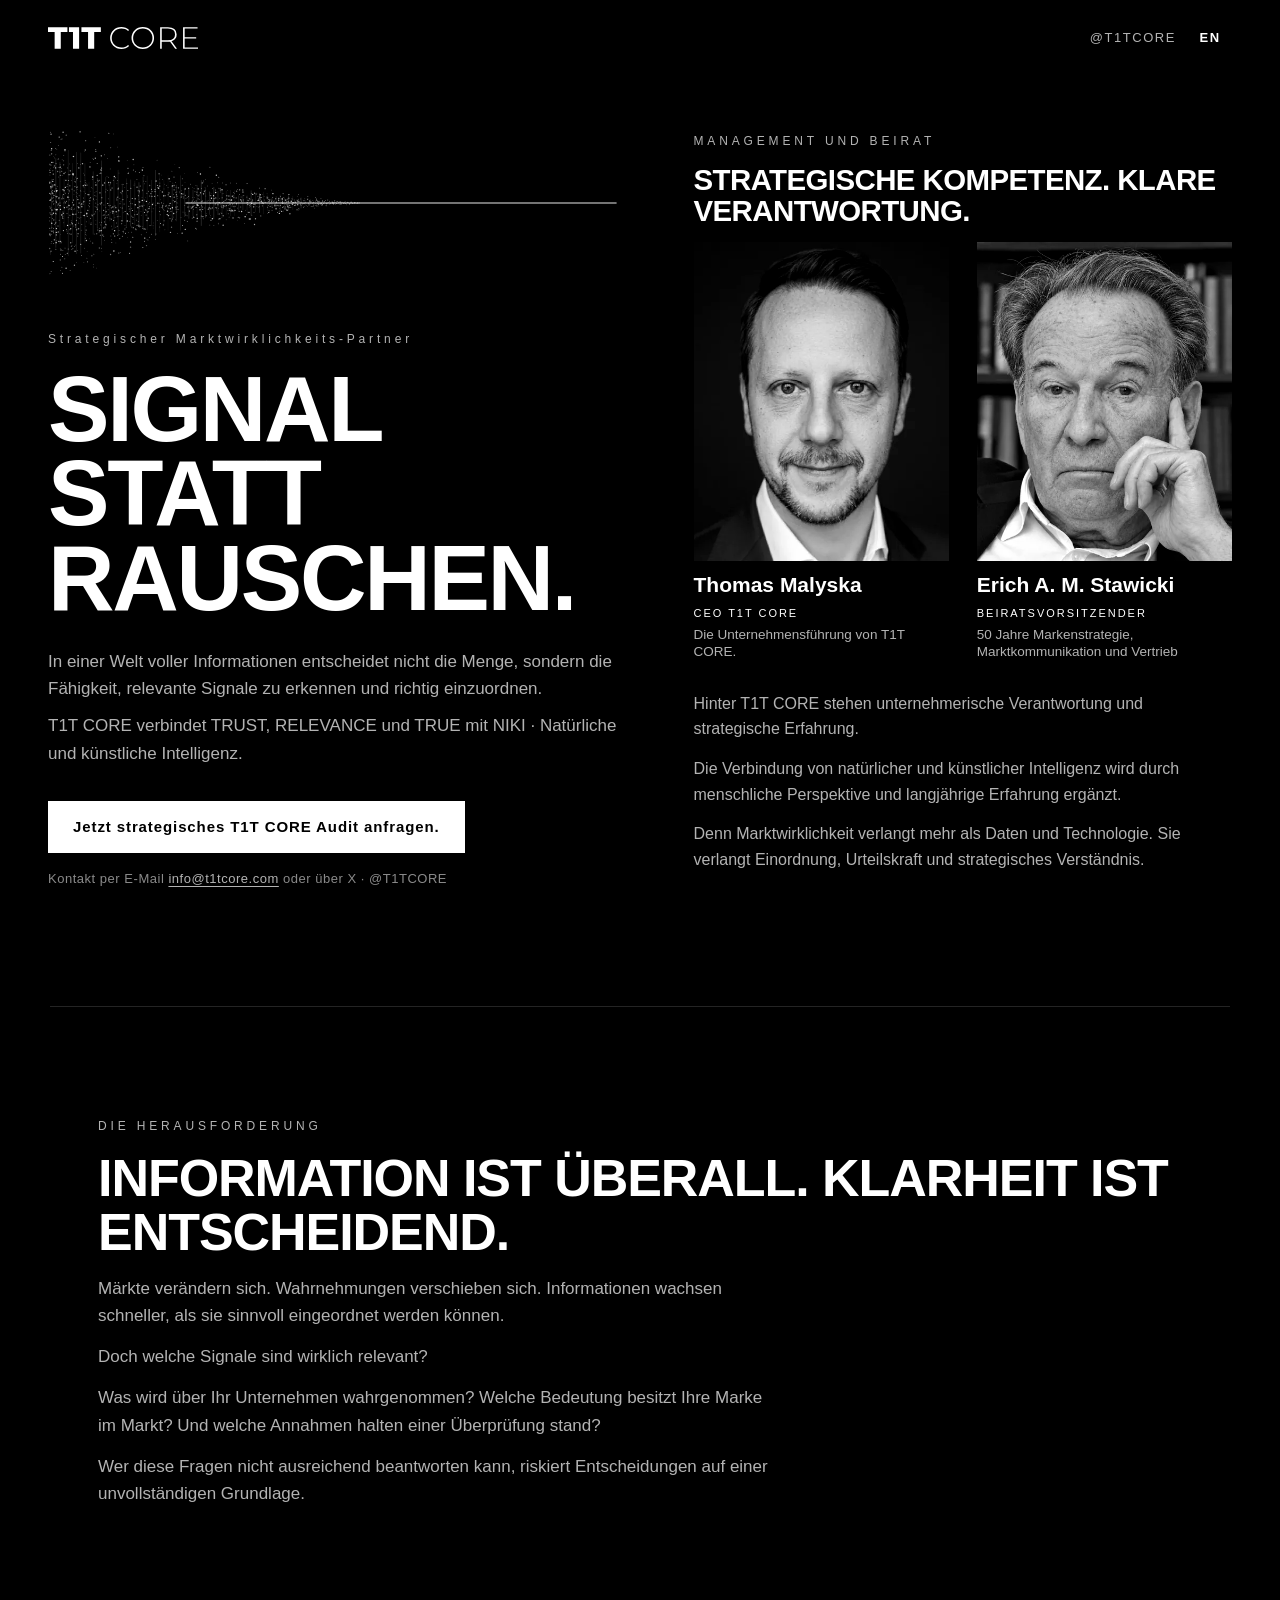
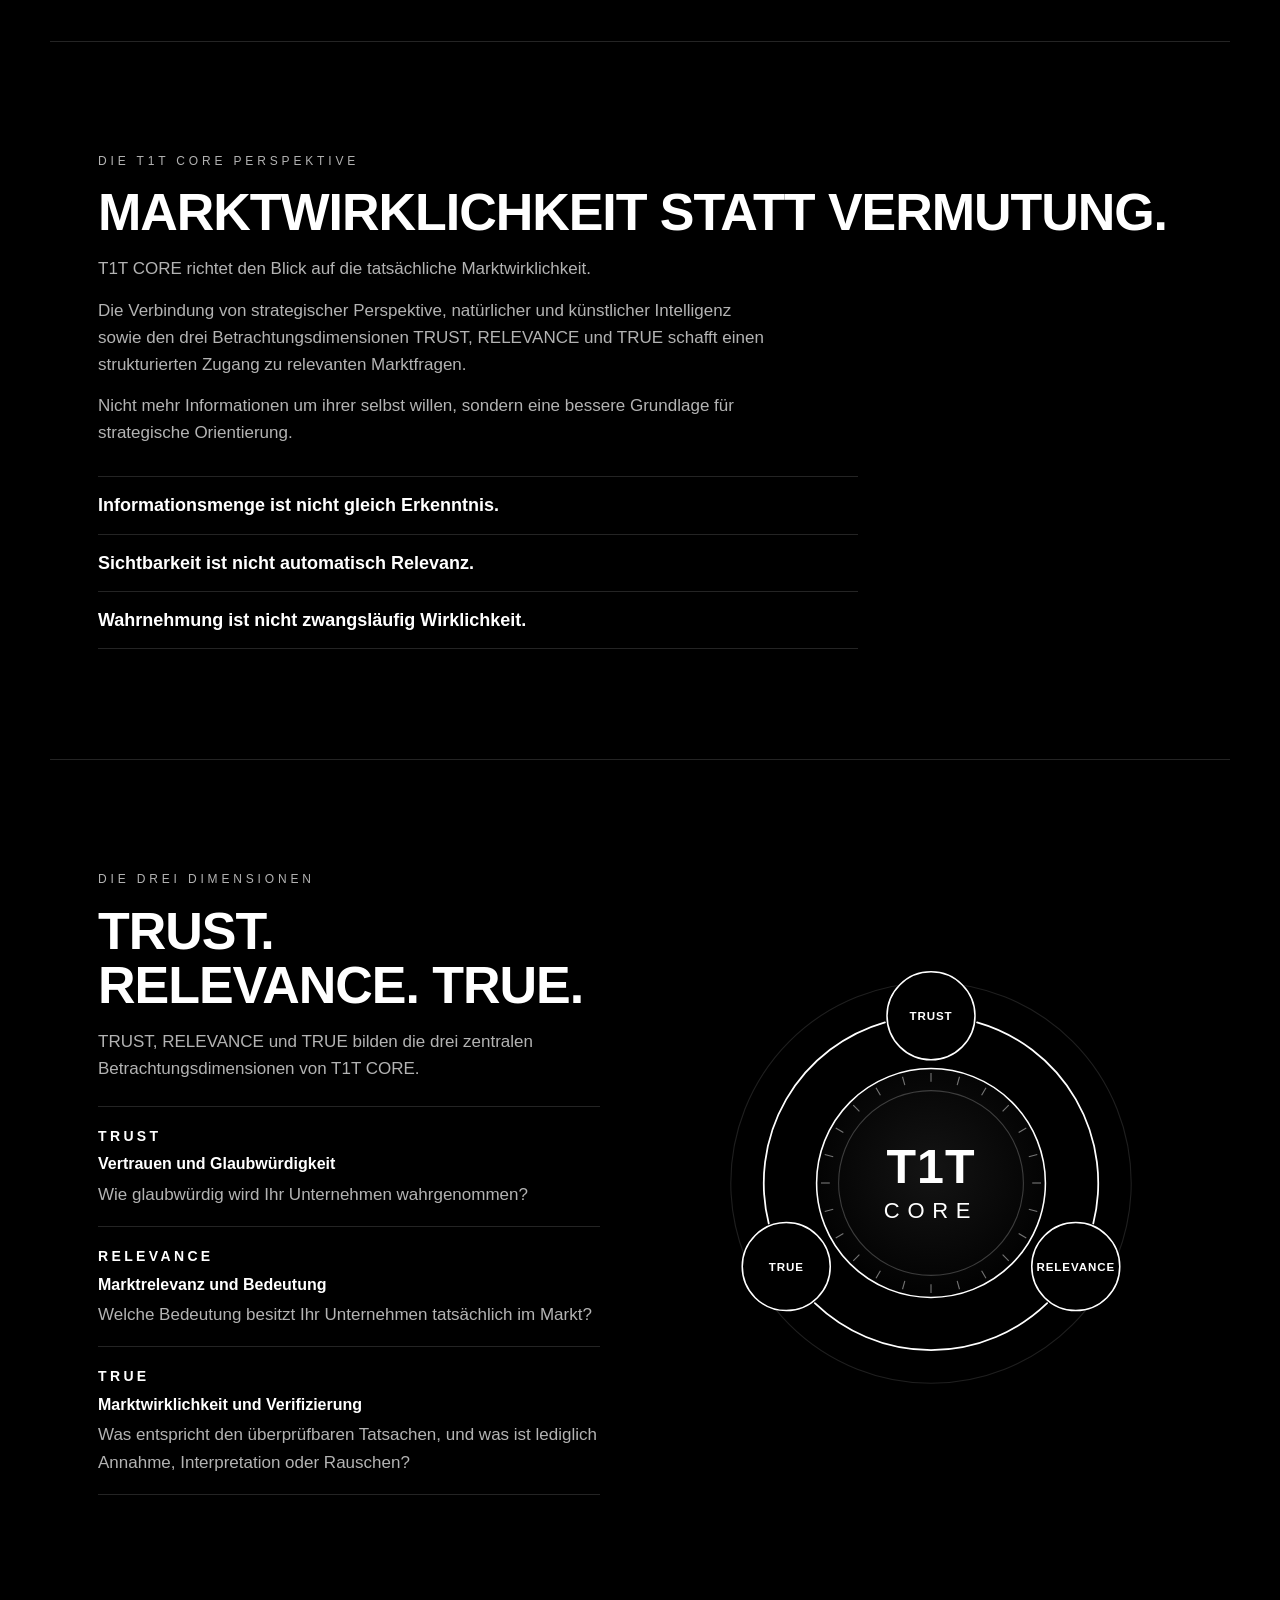
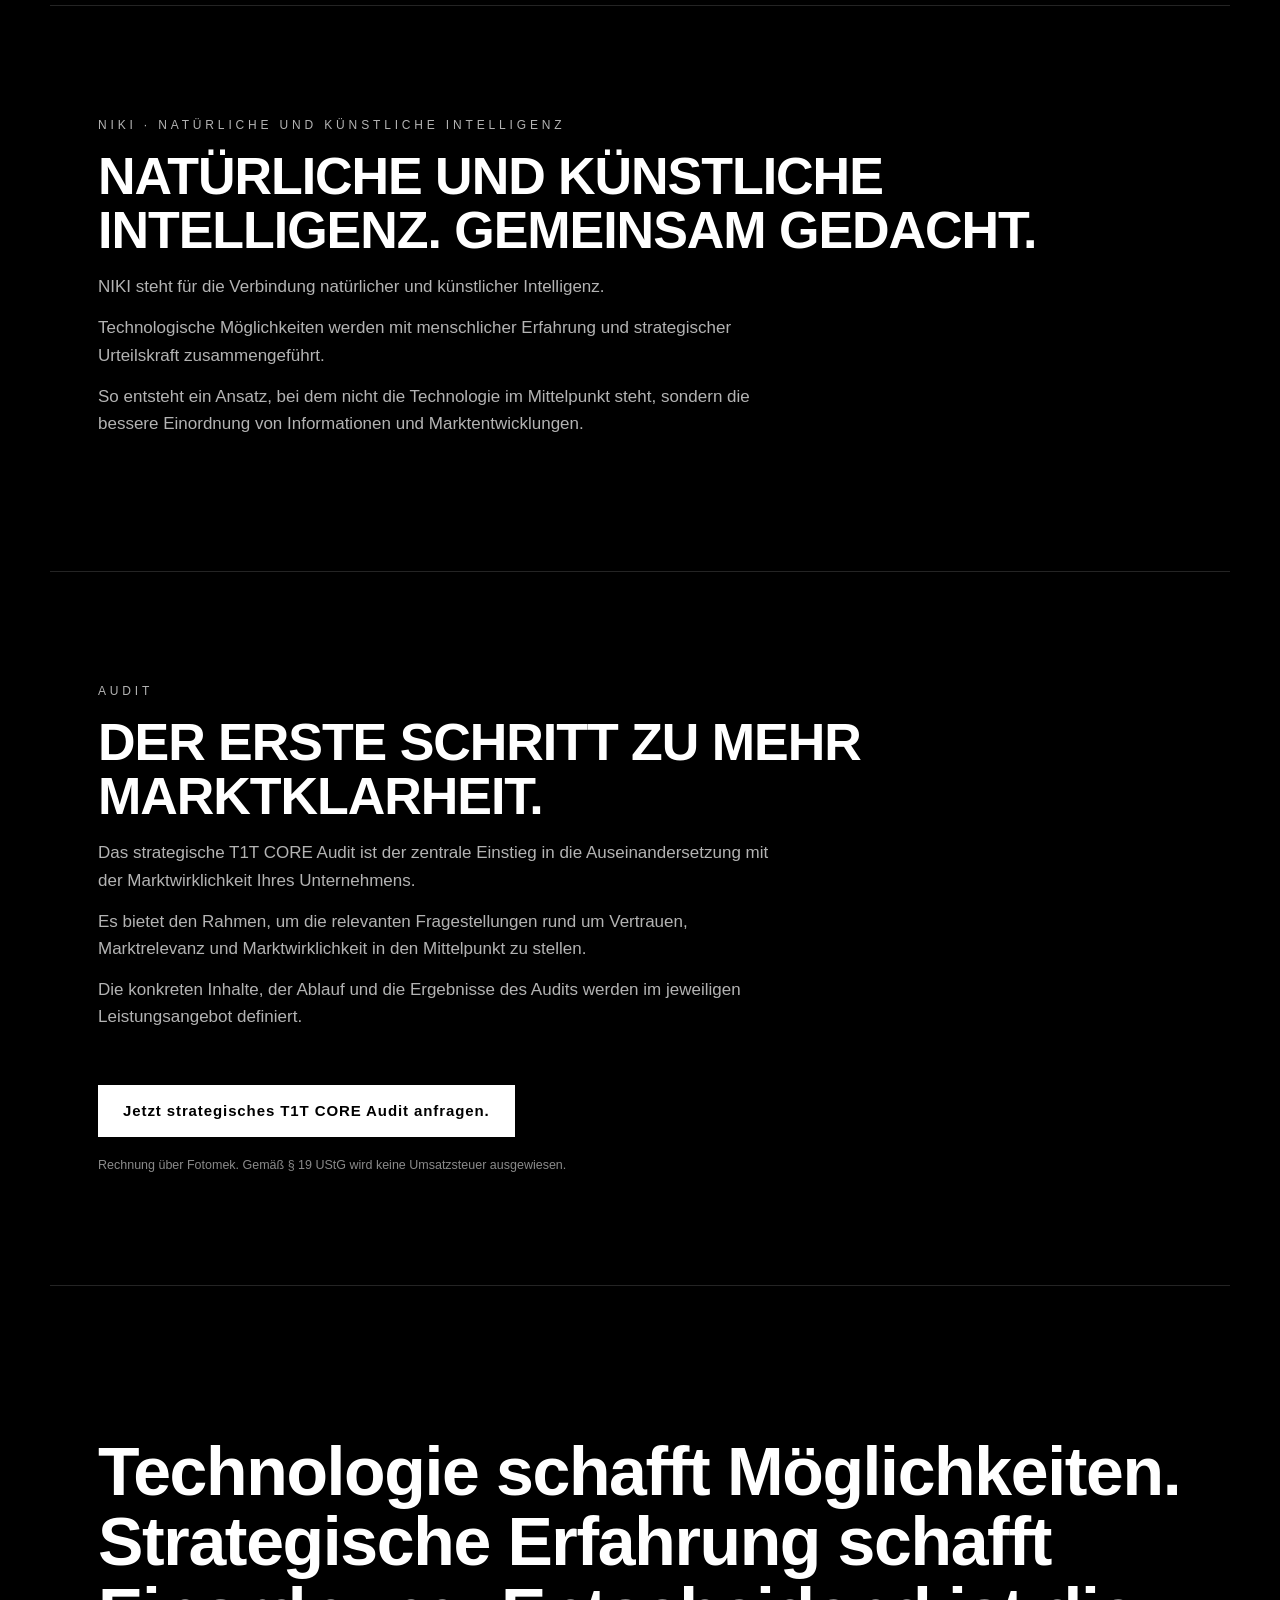
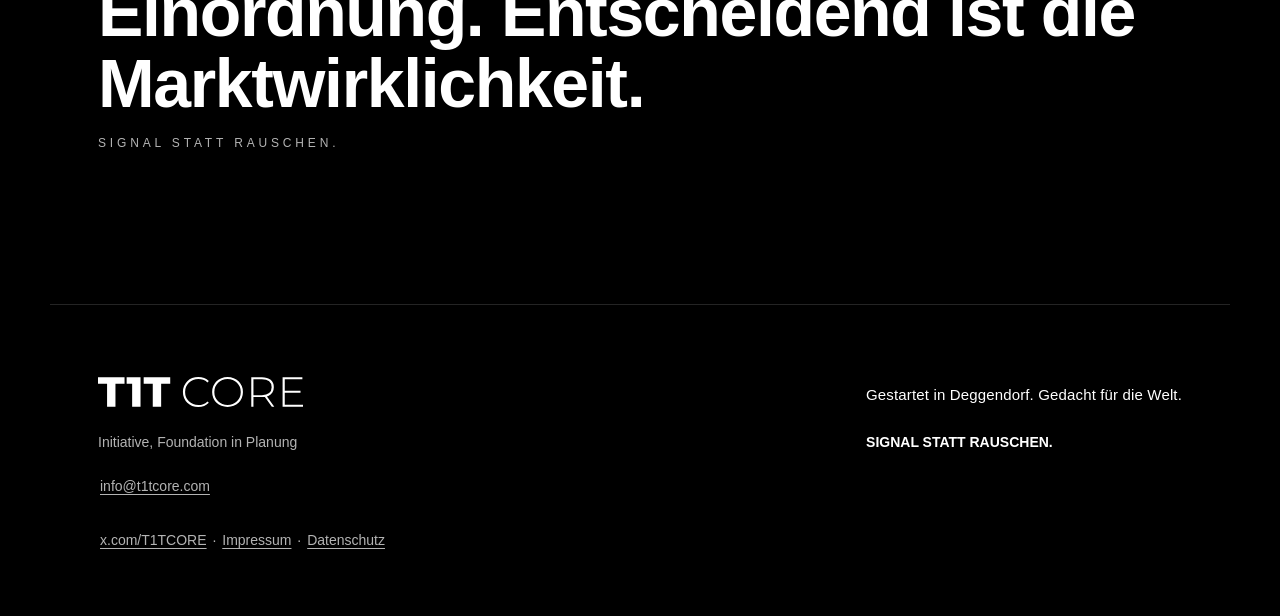
==== commit a02e207a: "Signal im Hero ruhig animiert (CSS im SVG), prefers-reduced-motion zeigt statisches signal.svg" ====
--- a/index.html
+++ b/index.html
@@ -92,7 +92,7 @@
 <main>
 <div class="intro">
 <section class="hero">
-  <img class="signal" src="assets/signal.svg" width="1200" height="360" alt="" aria-hidden="true">
+  <picture class="signal-pic"><source srcset="assets/signal-animiert.svg?v=20261119" type="image/svg+xml" media="(prefers-reduced-motion: no-preference)"><img class="signal" src="assets/signal.svg" width="1200" height="360" alt="" aria-hidden="true"></picture>
   <p class="kicker">Strategischer Marktwirklichkeits&#8209;Partner</p>
   <h1 class="claim"><span>SIGNAL</span><span>STATT</span><span>RAUSCHEN.</span></h1>
   <div class="h-sub"><p>In einer Welt voller Informationen entscheidet nicht die Menge, sondern die Fähigkeit, relevante Signale zu erkennen und richtig einzuordnen.</p><p>T1T CORE verbindet TRUST, RELEVANCE und TRUE mit NIKI · Natürliche und künstliche Intelligenz.</p></div>
--- a/assets/cd.css
+++ b/assets/cd.css
@@ -160,3 +160,5 @@
  .intro .team-top .people{grid-template-columns:1fr 1fr;gap:28px;max-width:560px}
  .intro .team-top .prose{font-size:16px;max-width:none}
 }
+/* Signal-Animation (19.11.2026): picture-Wrapper ohne Layout-Aenderung */
+.signal-pic{display:block}
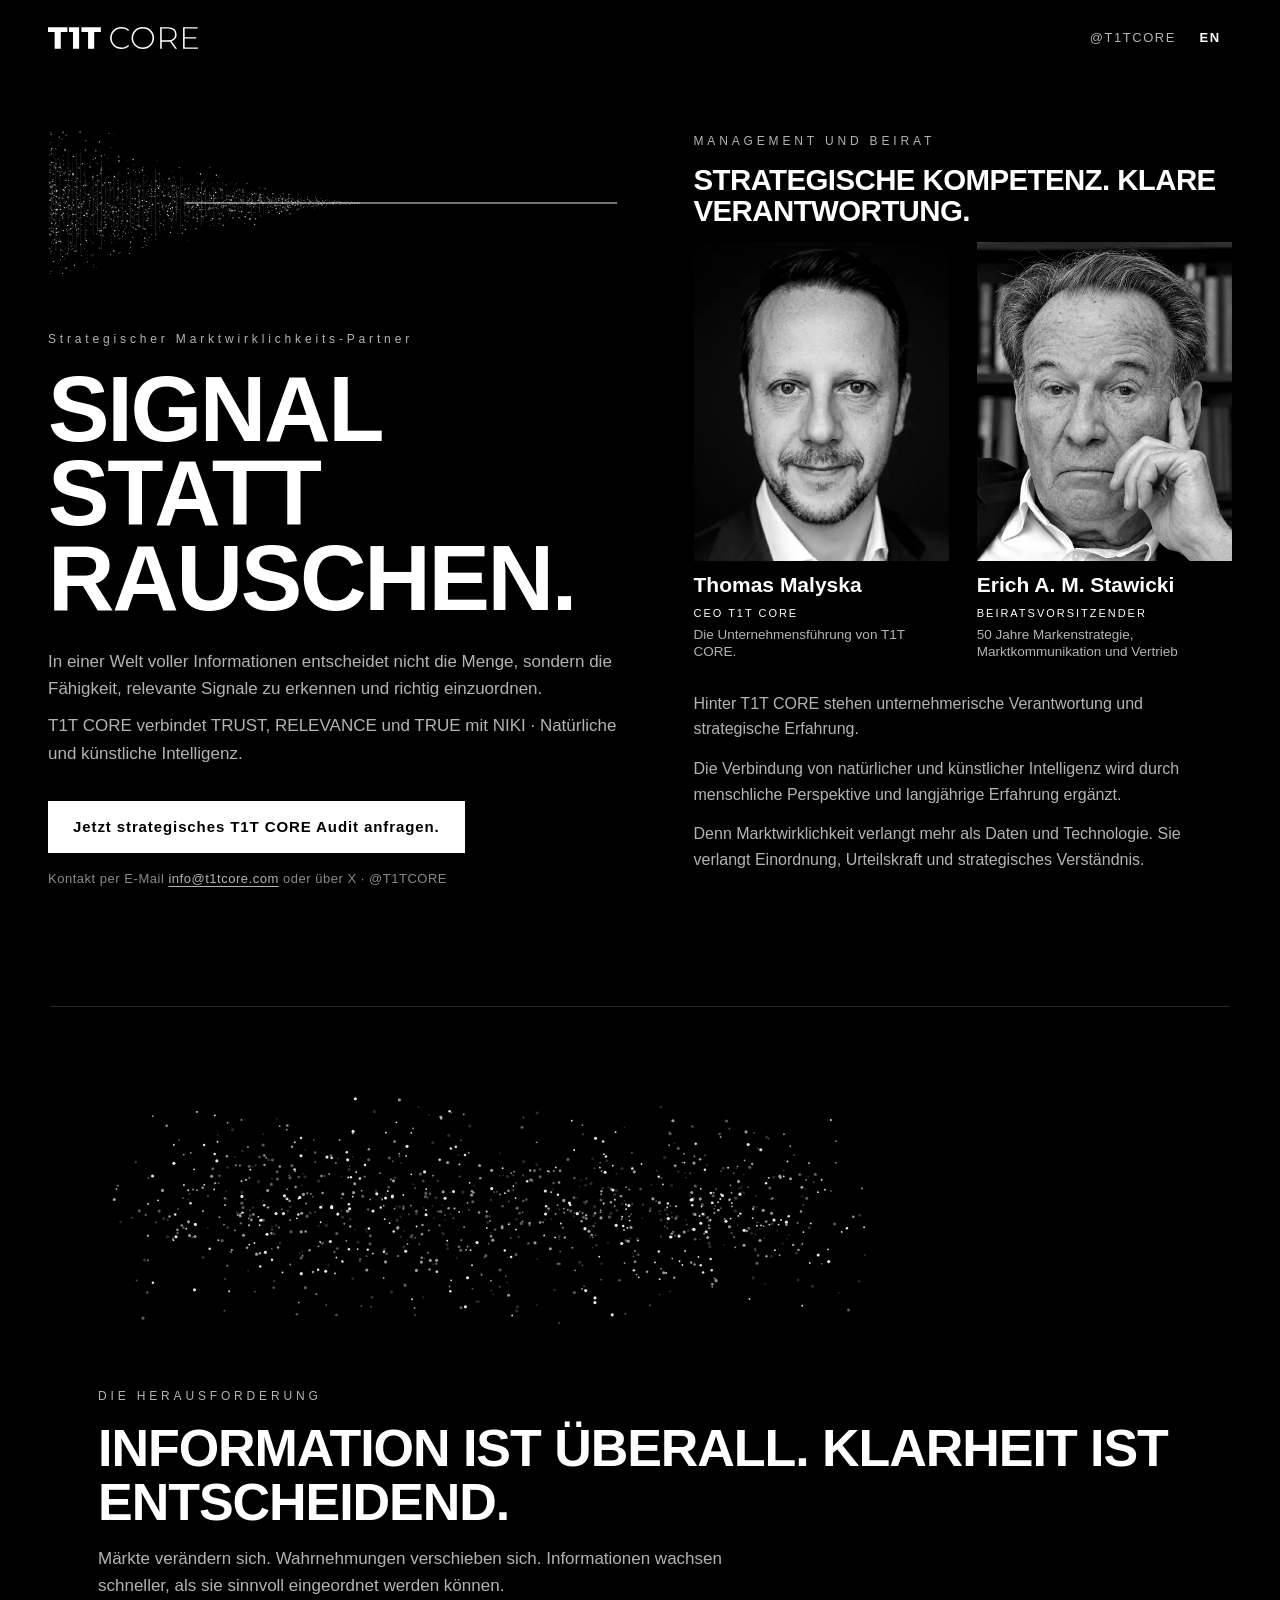
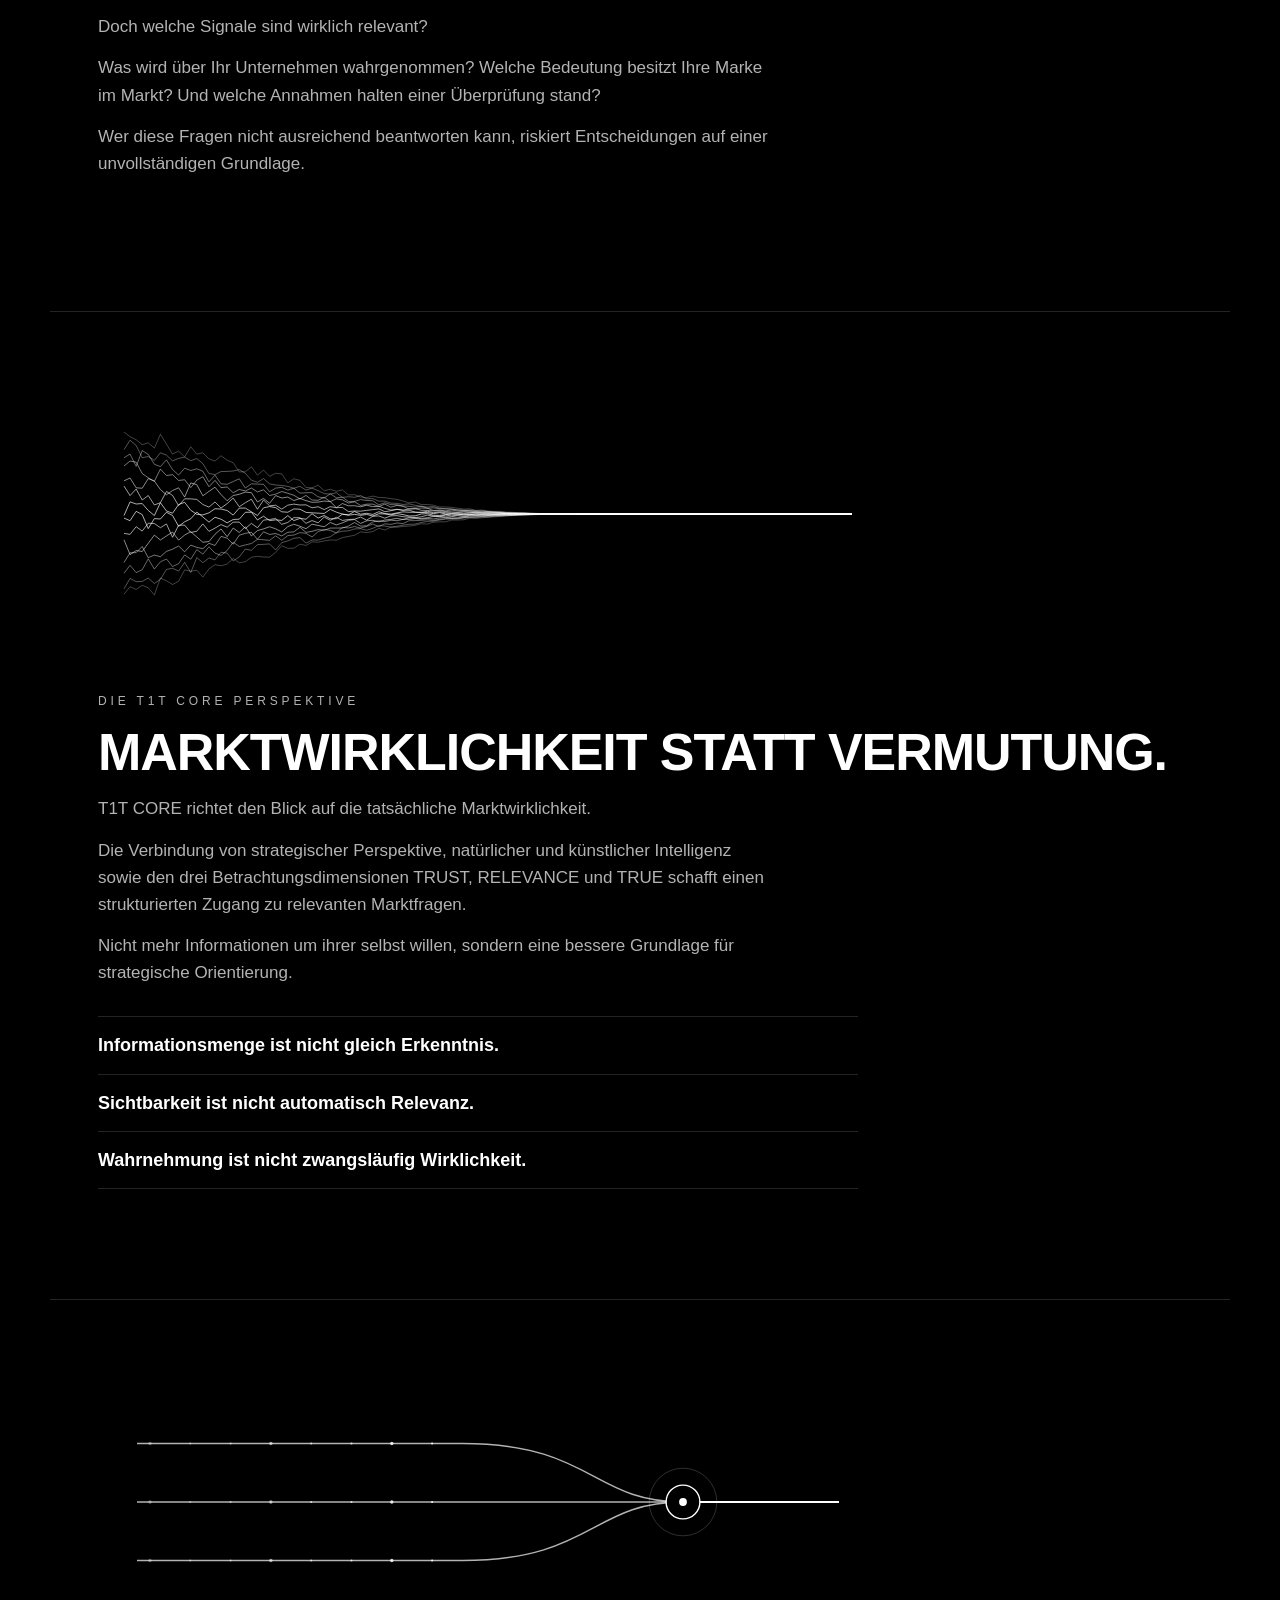
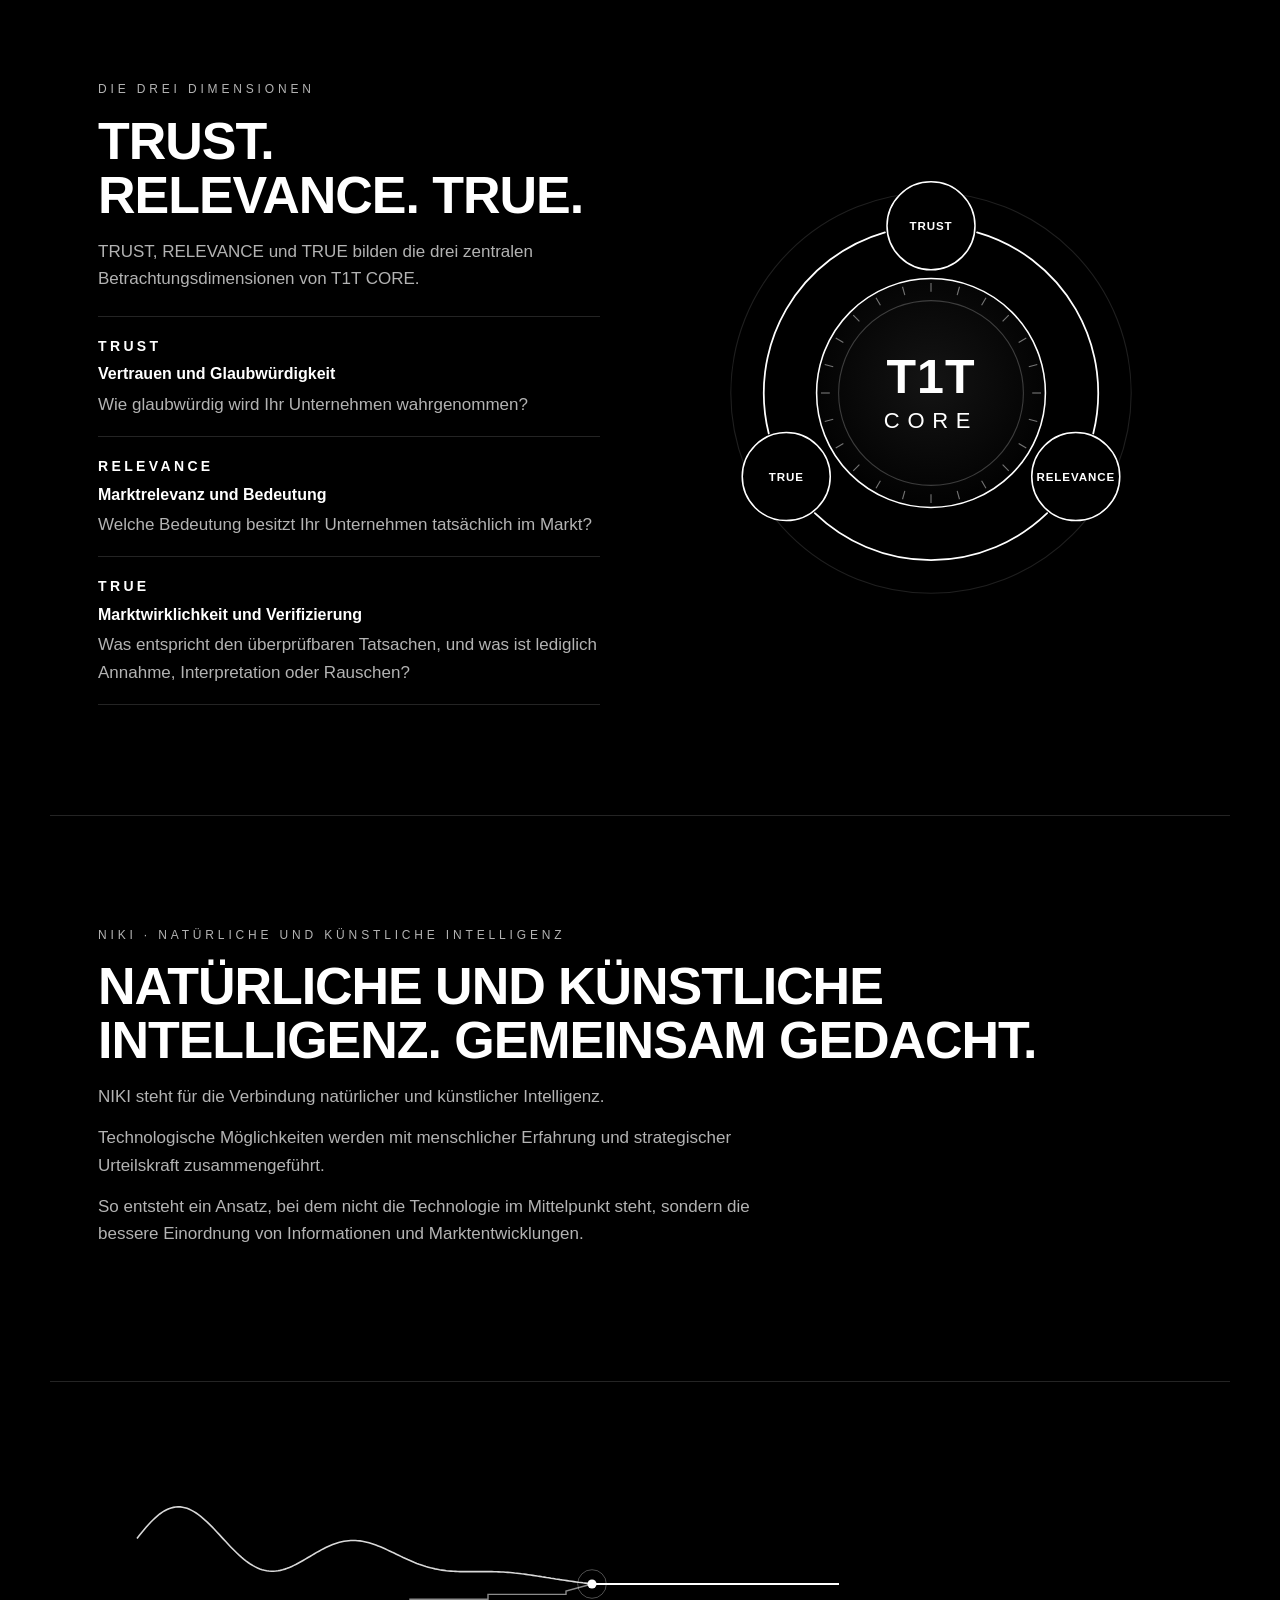
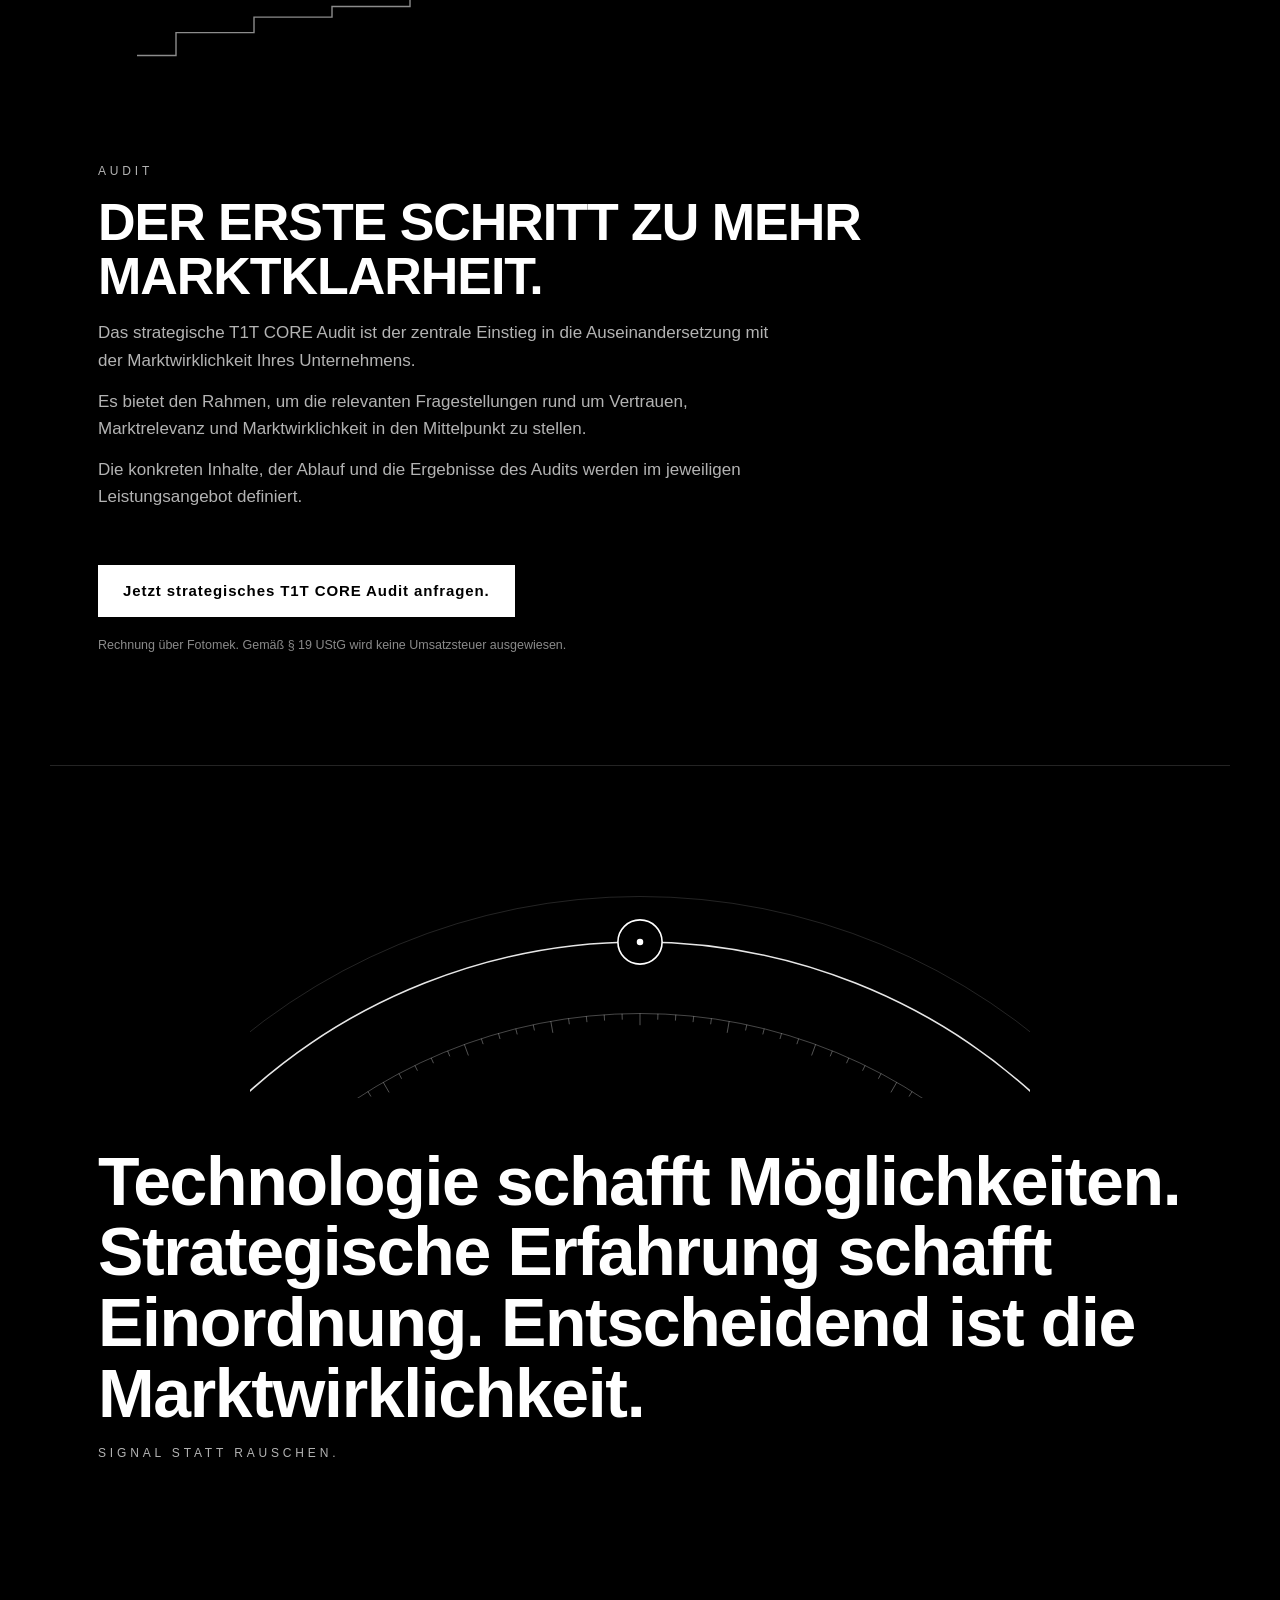
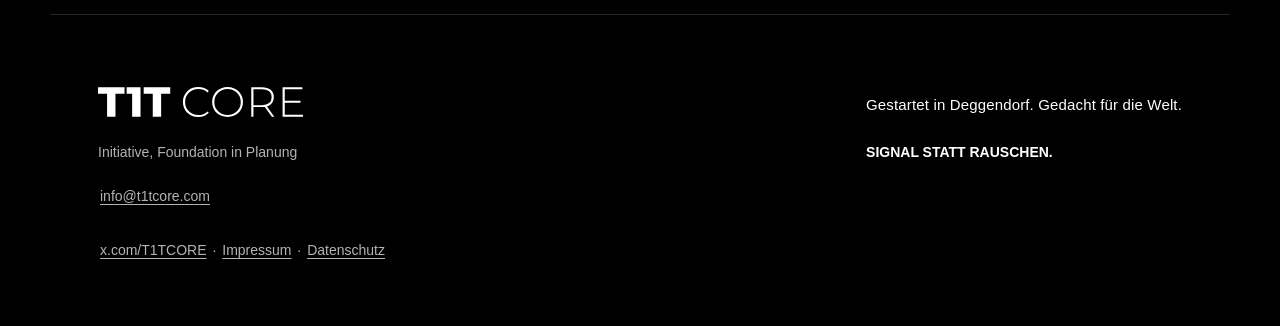
==== commit d0b3271b: "Ruhige Zwischenbilder zwischen den Themen (5 SVGs) und kleinere Abschnittsueberschriften auf Handys " ====
--- a/index.html
+++ b/index.html
@@ -79,6 +79,7 @@
 <link rel="icon" href="assets/favicon-t1t-32.png" sizes="32x32" type="image/png">
 <link rel="apple-touch-icon" href="assets/apple-touch-icon-t1t.png">
 <link rel="stylesheet" href="assets/cd.css">
+<link rel="stylesheet" href="assets/zwischen.css">
 <script>try{if(new URLSearchParams(location.search).get("lang")==="en")location.replace("en/")}catch(e){}</script>
 </head>
 <body>
@@ -129,12 +130,14 @@
 </section>
 </div>
 
+<div class="zb zb-1" aria-hidden="true"><img src="assets/zwischen/zb-1-rauschen.svg" width="1200" height="400" alt="" loading="lazy" decoding="async"></div>
 <section class="sec challenge">
   <p class="label">DIE HERAUSFORDERUNG</p>
   <h2>Information ist überall. Klarheit ist entscheidend.</h2>
   <div class="body prose"><p>Märkte verändern sich. Wahrnehmungen verschieben sich. Informationen wachsen schneller, als sie sinnvoll eingeordnet werden können.</p><p>Doch welche Signale sind wirklich relevant?</p><p>Was wird über Ihr Unternehmen wahrgenommen? Welche Bedeutung besitzt Ihre Marke im Markt? Und welche Annahmen halten einer Überprüfung stand?</p><p>Wer diese Fragen nicht ausreichend beantworten kann, riskiert Entscheidungen auf einer unvollständigen Grundlage.</p></div>
 </section>
 
+<div class="zb zb-2" aria-hidden="true"><img src="assets/zwischen/zb-2-verdichtung.svg" width="1200" height="400" alt="" loading="lazy" decoding="async"></div>
 <section class="sec perspective">
   <p class="label">DIE T1T CORE PERSPEKTIVE</p>
   <h2>Marktwirklichkeit statt Vermutung.</h2>
@@ -142,6 +145,7 @@
   <ul class="principles"><li>Informationsmenge ist nicht gleich Erkenntnis.</li><li>Sichtbarkeit ist nicht automatisch Relevanz.</li><li>Wahrnehmung ist nicht zwangsläufig Wirklichkeit.</li></ul>
 </section>
 
+<div class="zb zb-3" aria-hidden="true"><img src="assets/zwischen/zb-3-drei-ebenen.svg" width="1200" height="400" alt="" loading="lazy" decoding="async"></div>
 <section class="sec model">
   <p class="label">DIE DREI DIMENSIONEN</p>
   <h2>TRUST. RELEVANCE. TRUE.</h2>
@@ -168,6 +172,7 @@
 </section>
 
 
+<div class="zb zb-4" aria-hidden="true"><img src="assets/zwischen/zb-4-niki.svg" width="1200" height="400" alt="" loading="lazy" decoding="async"></div>
 <section class="sec audit">
   <p class="label">AUDIT</p>
   <h2>Der erste Schritt zu mehr Marktklarheit.</h2>
@@ -176,6 +181,7 @@
   <p class="tax">Rechnung über Fotomek. Gemäß § 19 UStG wird keine Umsatzsteuer ausgewiesen.</p>
 </section>
 
+<div class="zb zb-5" aria-hidden="true"><img src="assets/zwischen/zb-5-kreis.svg" width="1200" height="400" alt="" loading="lazy" decoding="async"></div>
 <section class="statement">
   <p class="st-line">Technologie schafft Möglichkeiten. Strategische Erfahrung schafft Einordnung. Entscheidend ist die Marktwirklichkeit.</p>
   <p class="st-sub">SIGNAL STATT RAUSCHEN.</p>
--- a/assets/zwischen.css
+++ b/assets/zwischen.css
@@ -0,0 +1,13 @@
+/* T1T CORE · ruhige Zwischenelemente zwischen den Themen · Vorschau 19.11.2026 */
+.zb{max-width:1180px;margin:0 auto;padding:48px 22px 0;border-top:1px solid var(--line)}
+.zb img{display:block;width:100%;height:auto;aspect-ratio:3/1}
+.zb+.sec,.zb+.statement{border-top:0;padding-top:32px}
+@media (min-width:900px){
+ .zb{padding:72px 48px 0}
+ .zb img{max-width:780px}
+ .zb-5 img{margin:0 auto}
+ .zb+.sec,.zb+.statement{padding-top:48px}
+}
+/* Fix: lange Woerter wie MARKTWIRKLICHKEIT brechen auf kleinen Handys nicht mehr mitten im Wort um */
+@media (max-width:480px){.sec h2{font-size:7.1vw}}
+@media (max-width:360px){body .sec h2{font-size:7vw}}
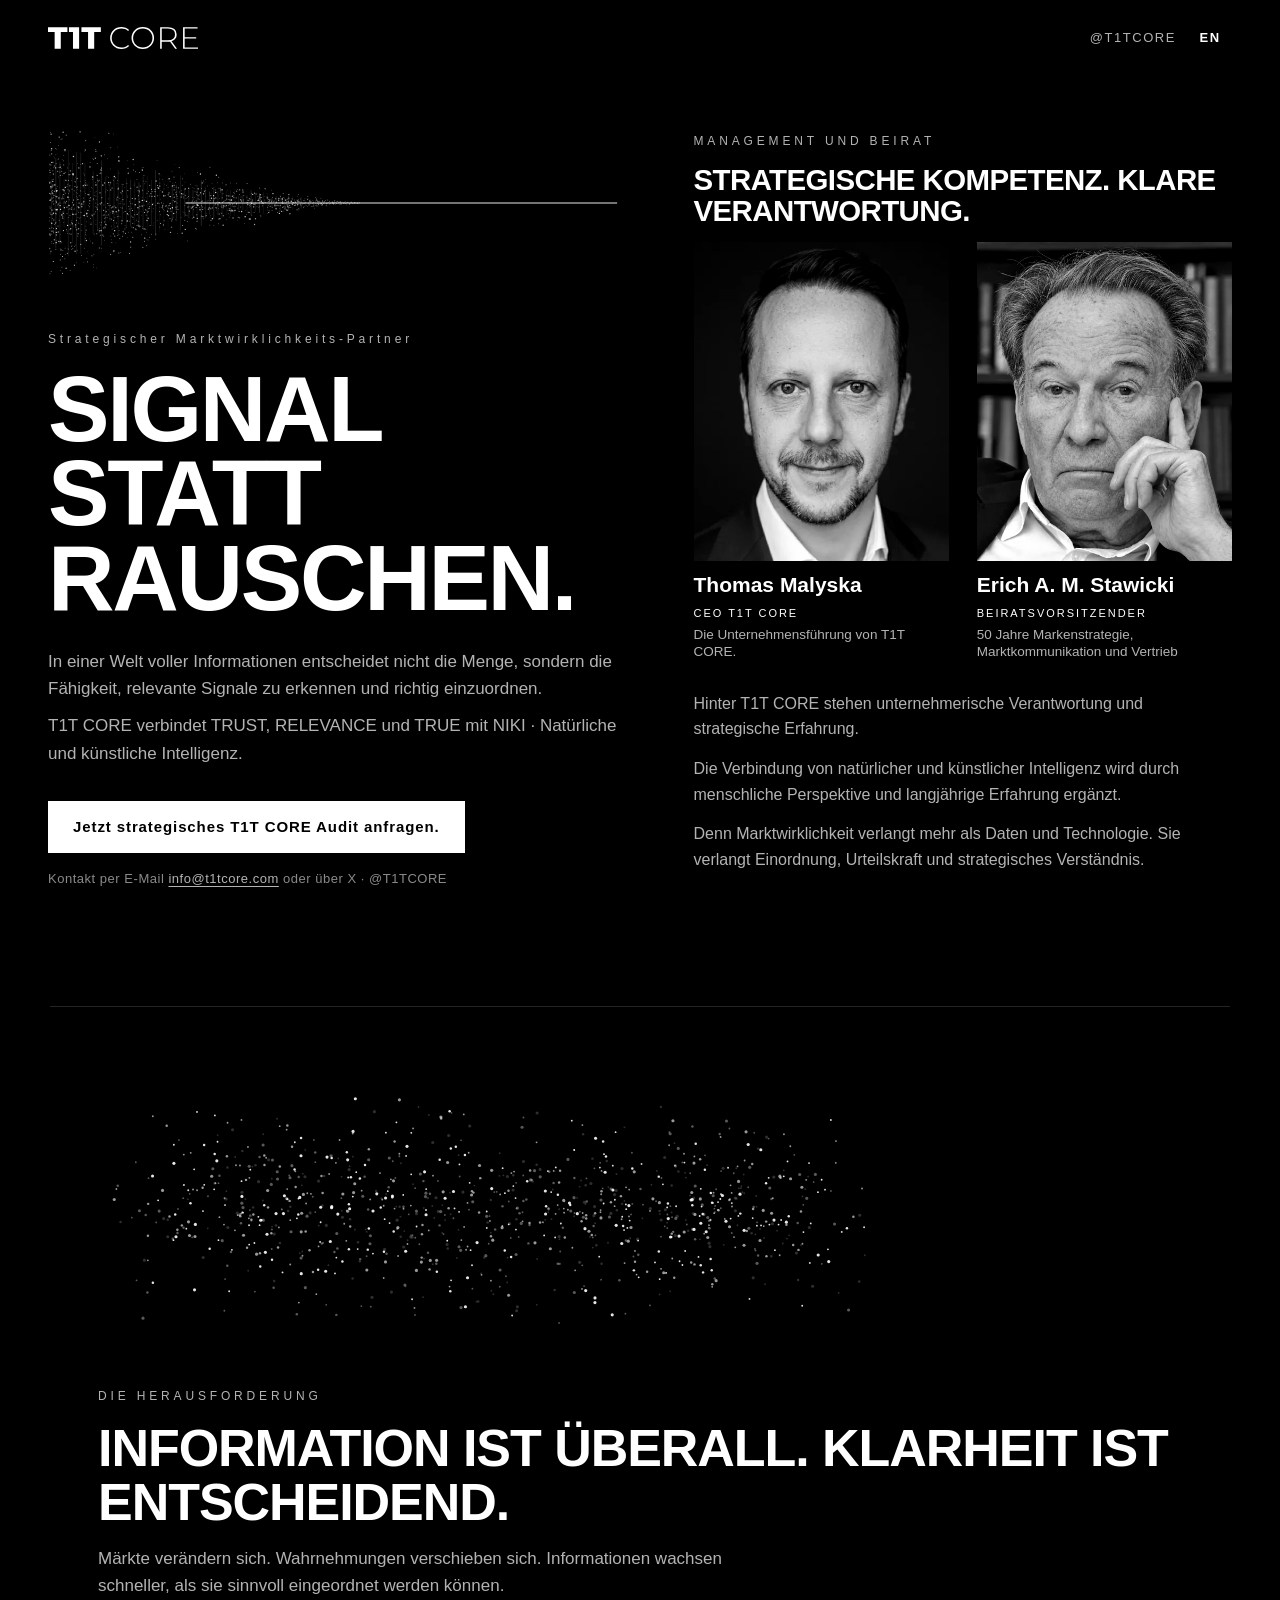
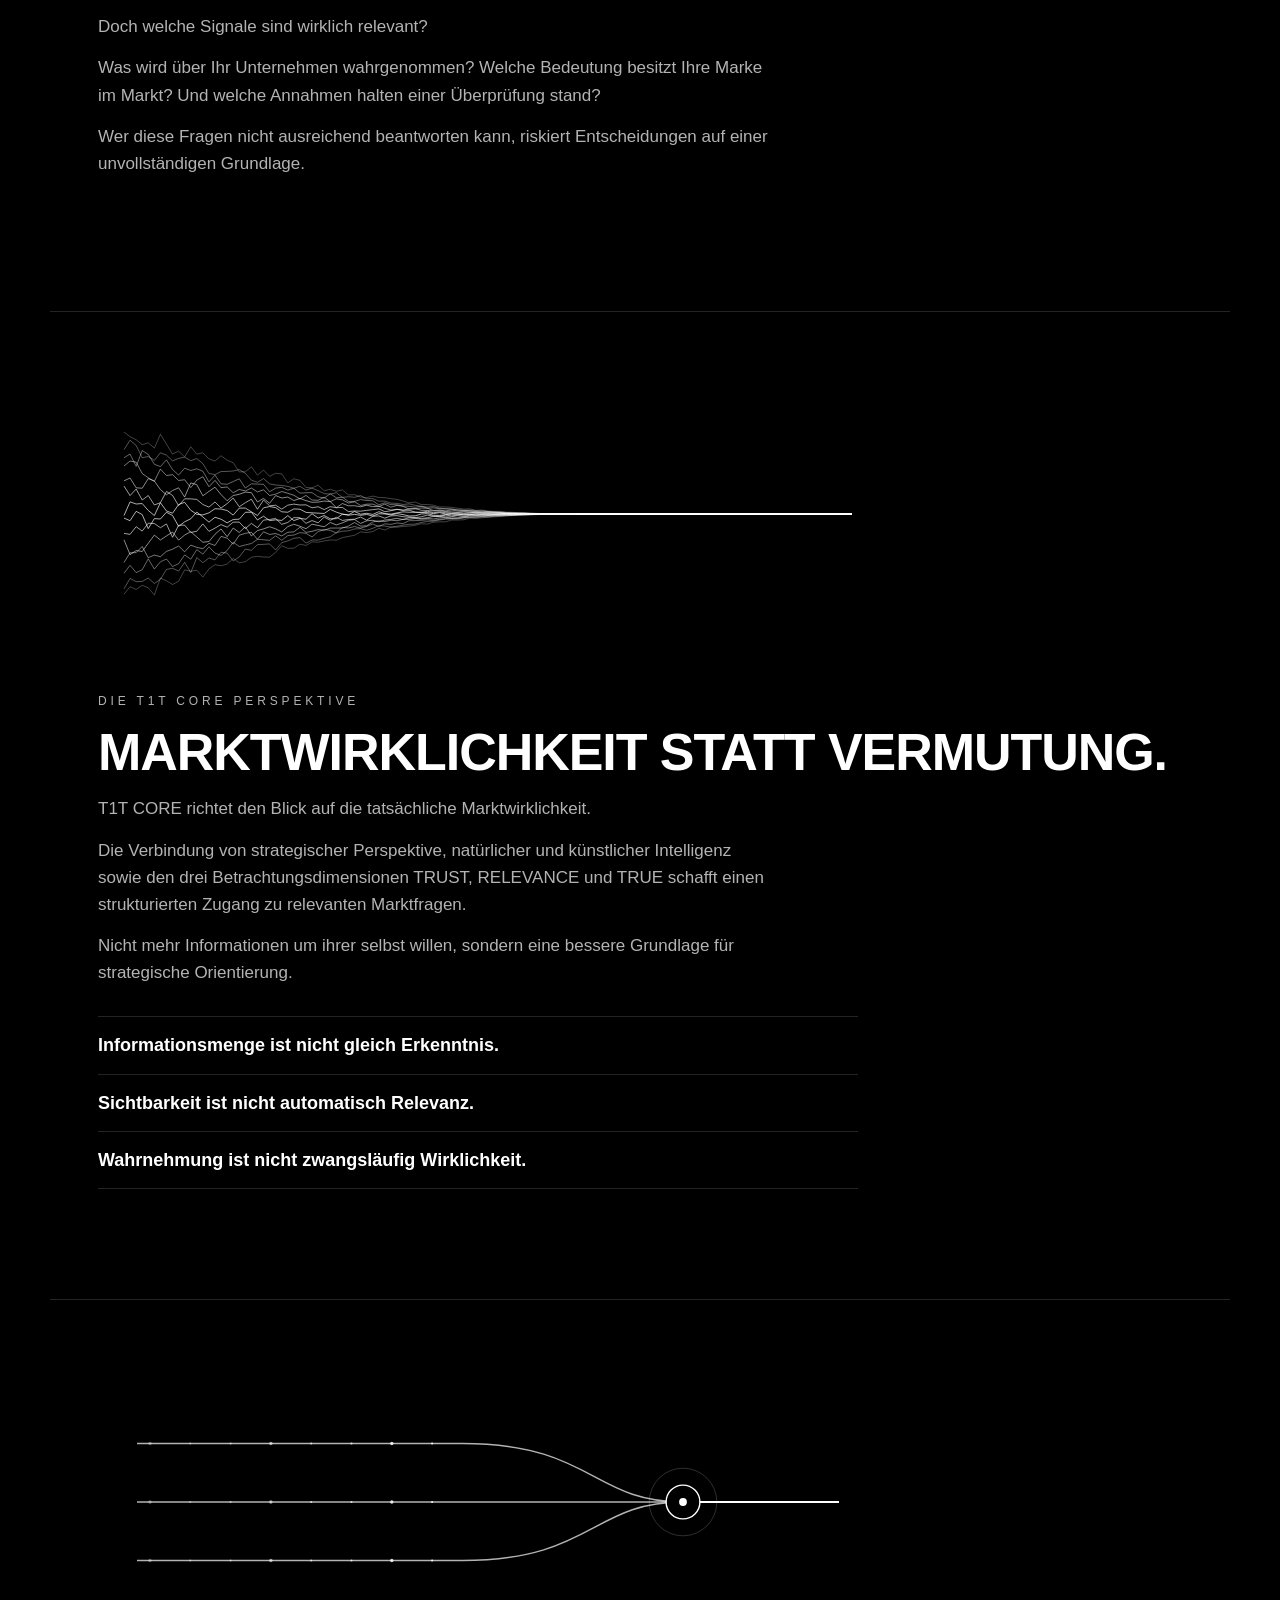
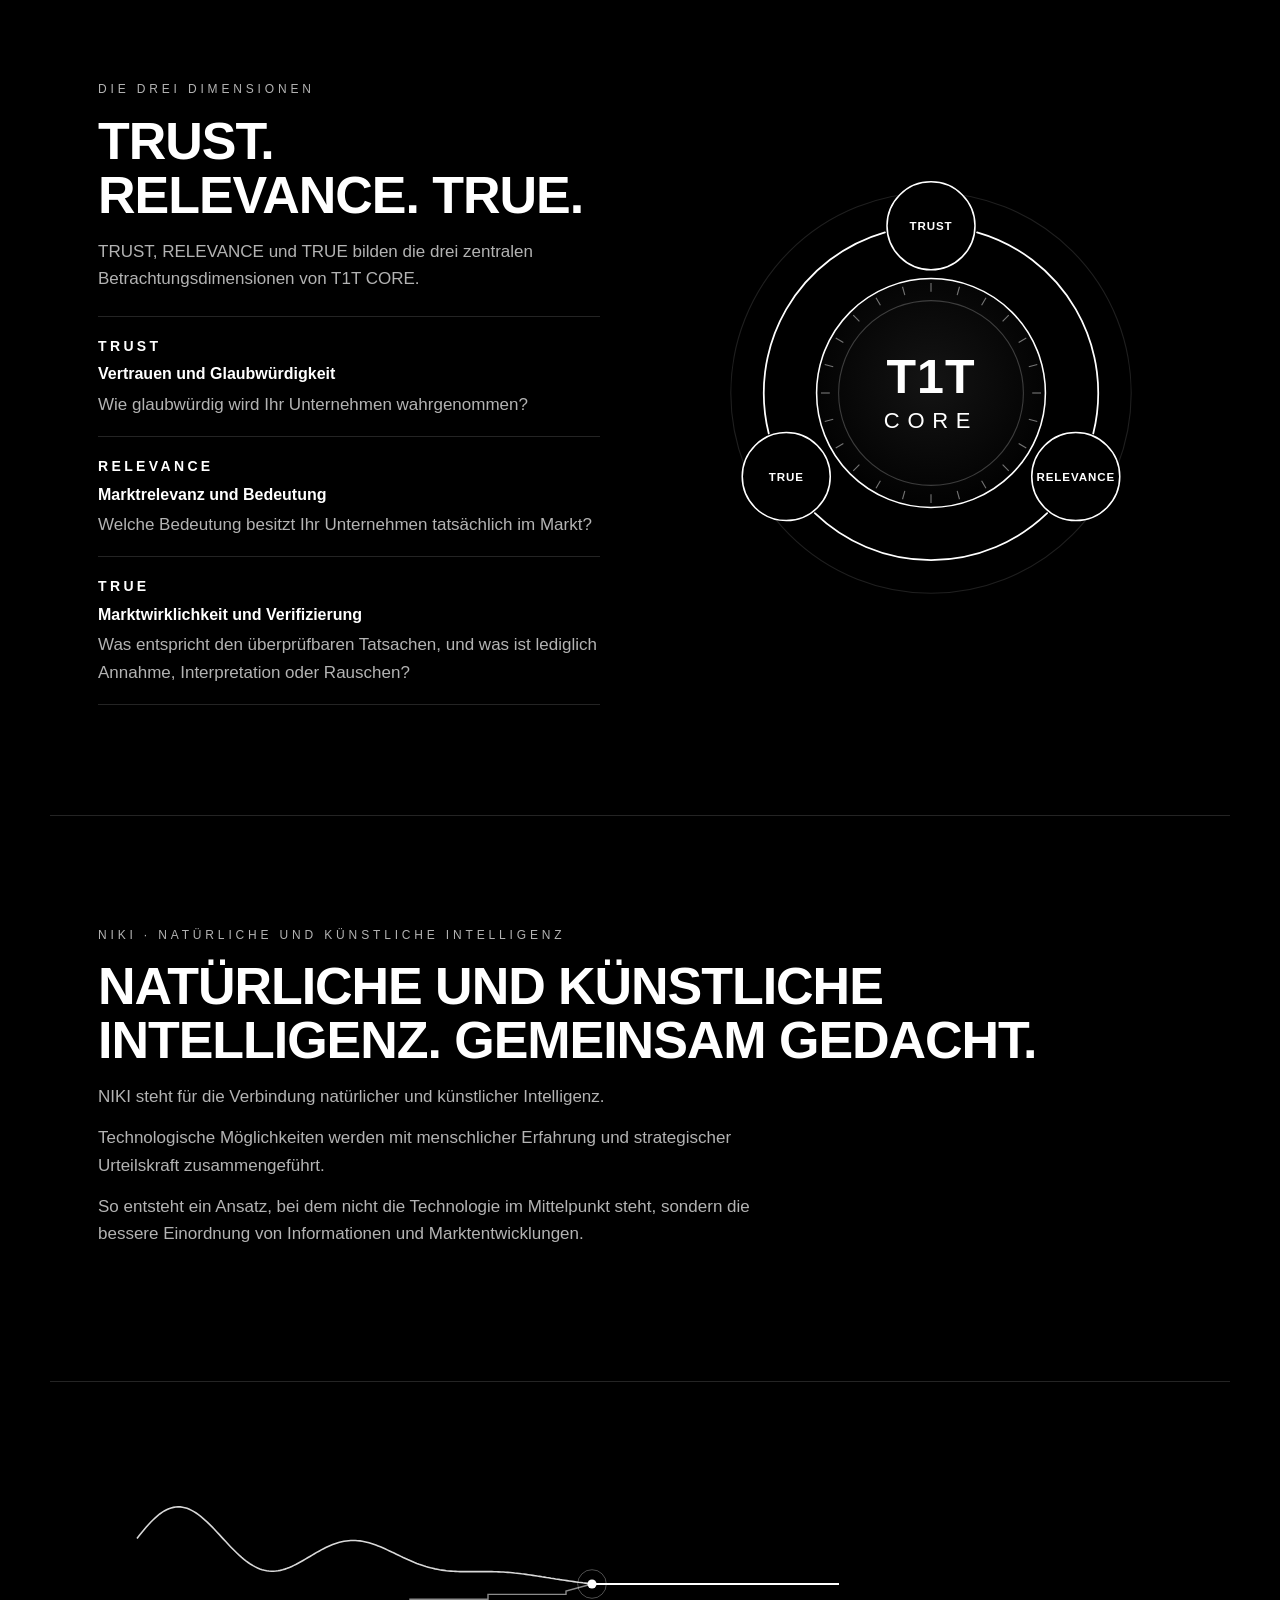
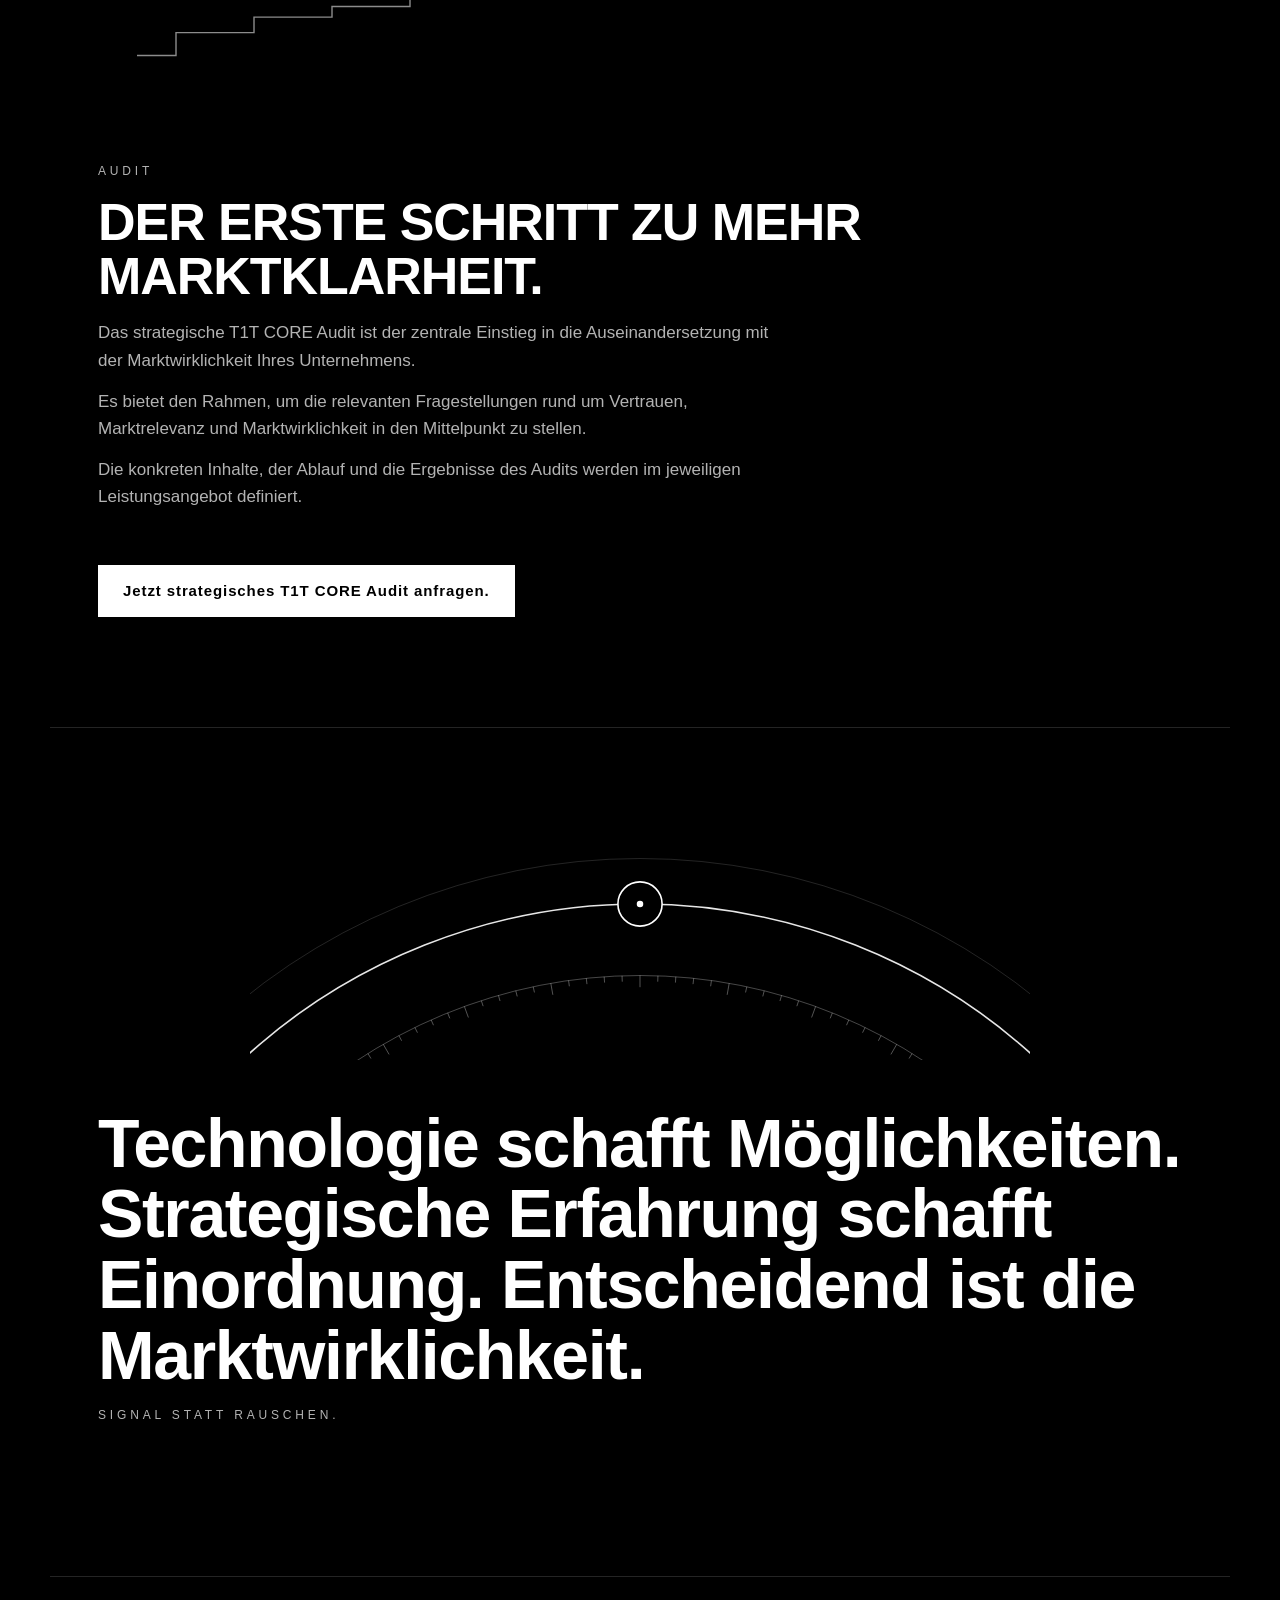
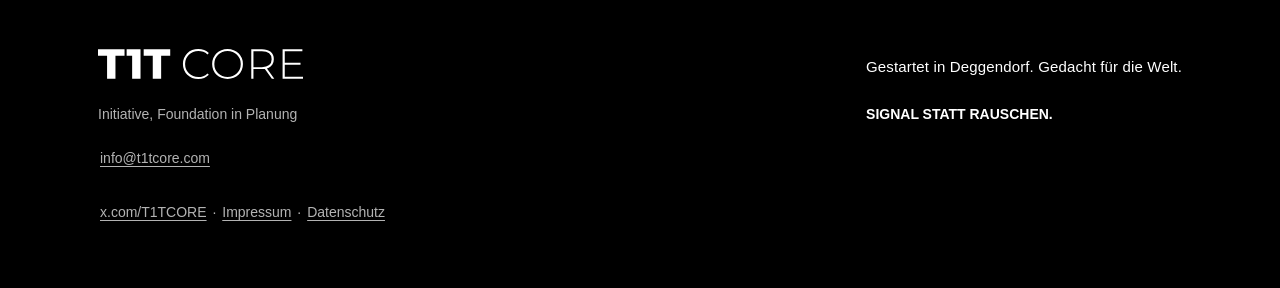
==== commit 49633cd8: "Hinweis Rechnung ueber Fotomek / § 19 UStG im Audit-Abschnitt ausgeblendet (DE und EN)" ====
--- a/index.html
+++ b/index.html
@@ -178,7 +178,9 @@
   <h2>Der erste Schritt zu mehr Marktklarheit.</h2>
   <div class="body prose"><p>Das strategische T1T CORE Audit ist der zentrale Einstieg in die Auseinandersetzung mit der Marktwirklichkeit Ihres Unternehmens.</p><p>Es bietet den Rahmen, um die relevanten Fragestellungen rund um Vertrauen, Marktrelevanz und Marktwirklichkeit in den Mittelpunkt zu stellen.</p><p>Die konkreten Inhalte, der Ablauf und die Ergebnisse des Audits werden im jeweiligen Leistungsangebot definiert.</p></div>
   <a class="btn" href="mailto:info@t1tcore.com?subject=Anfrage%20strategisches%20T1T%20CORE%20Audit">Jetzt strategisches T1T CORE Audit anfragen.</a>
+  <!-- ausgeblendet 19.11.2026 15:12 (Thomas: das raus). Nicht geloescht:
   <p class="tax">Rechnung über Fotomek. Gemäß § 19 UStG wird keine Umsatzsteuer ausgewiesen.</p>
+  -->
 </section>
 
 <div class="zb zb-5" aria-hidden="true"><img src="assets/zwischen/zb-5-kreis.svg" width="1200" height="400" alt="" loading="lazy" decoding="async"></div>
